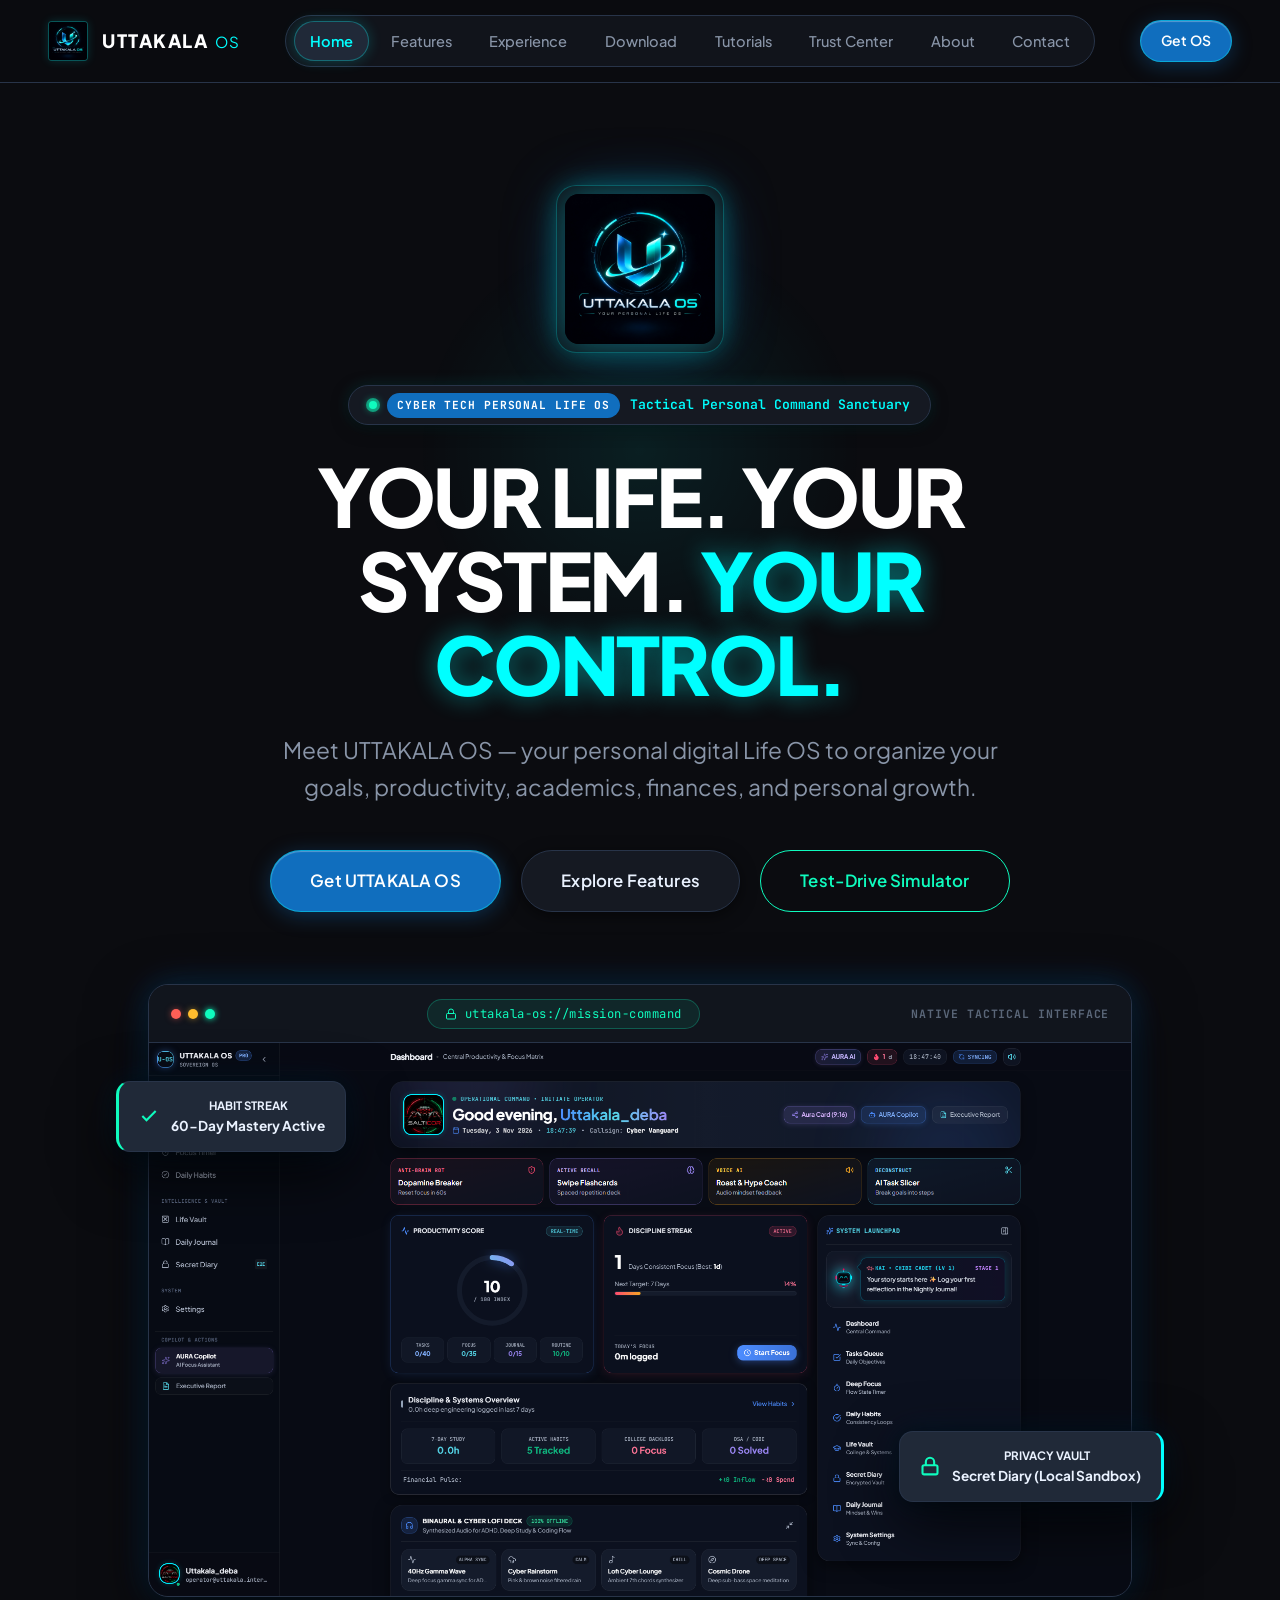
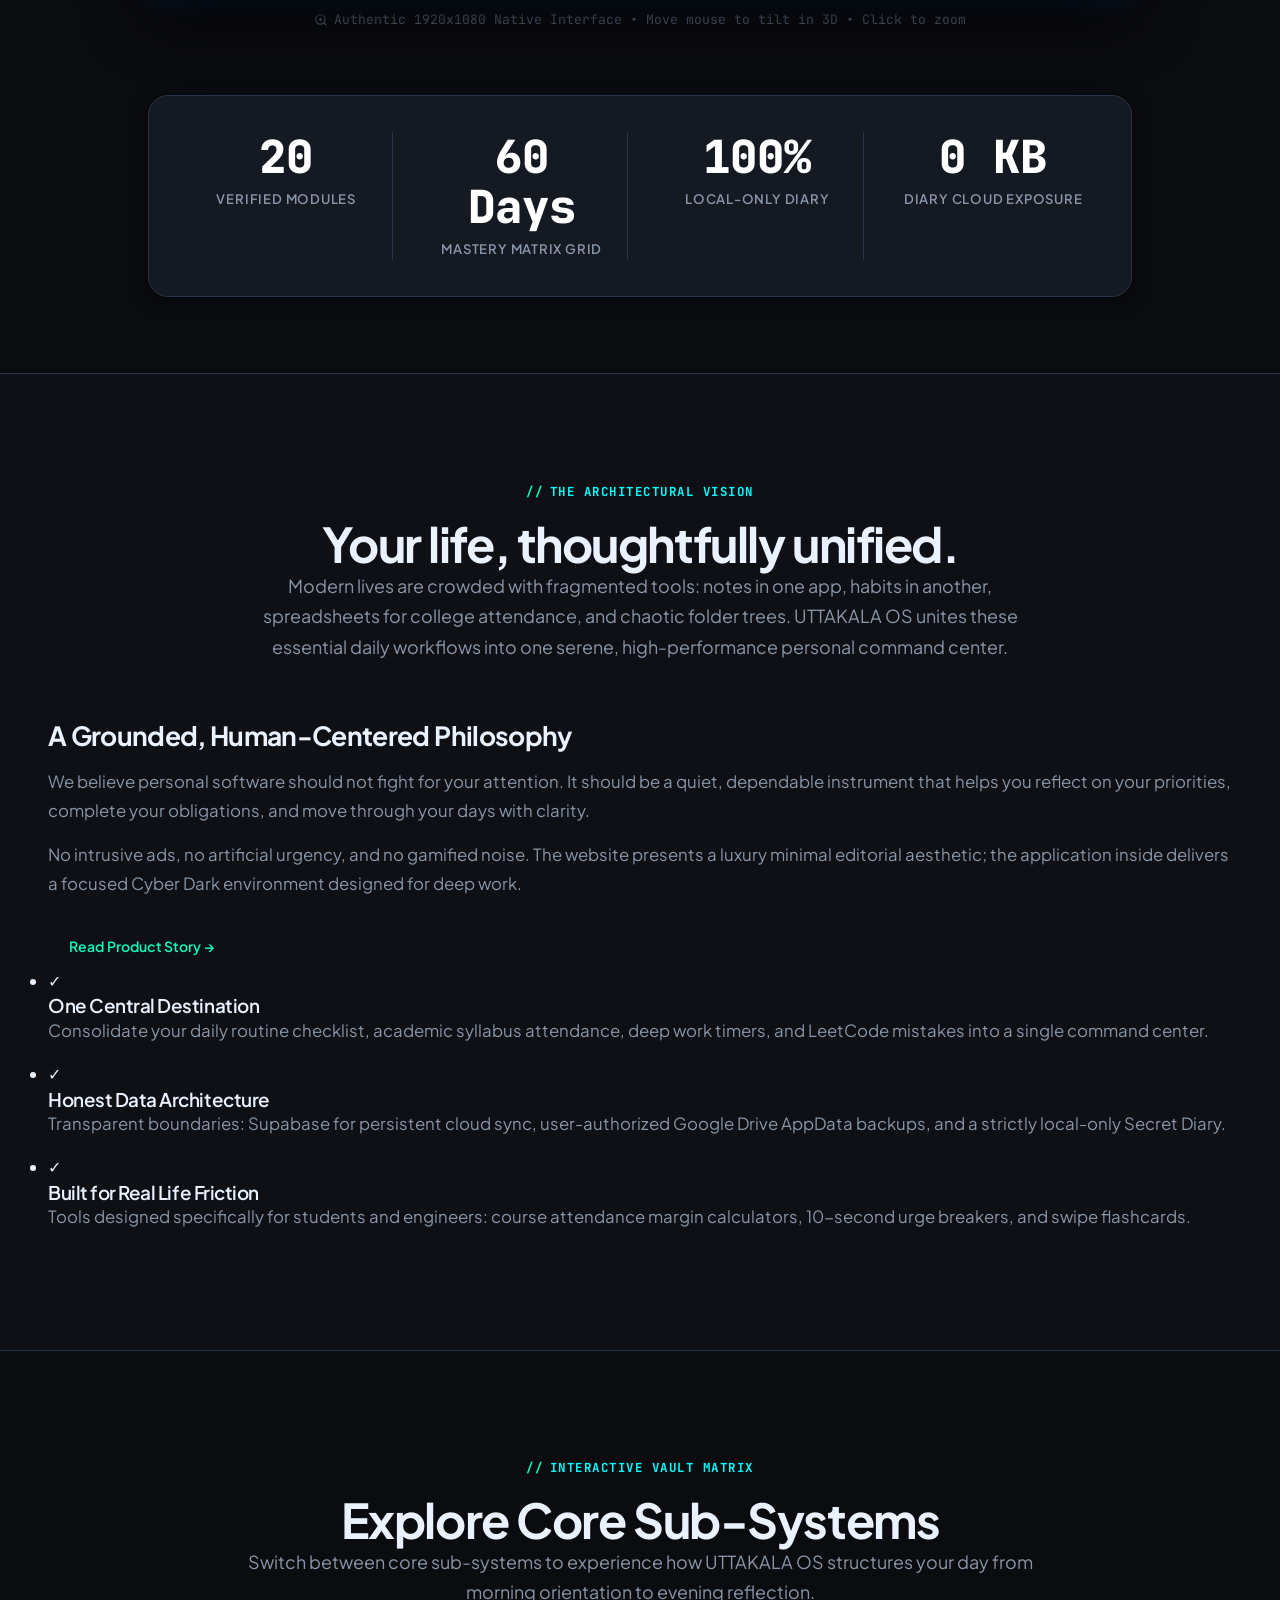
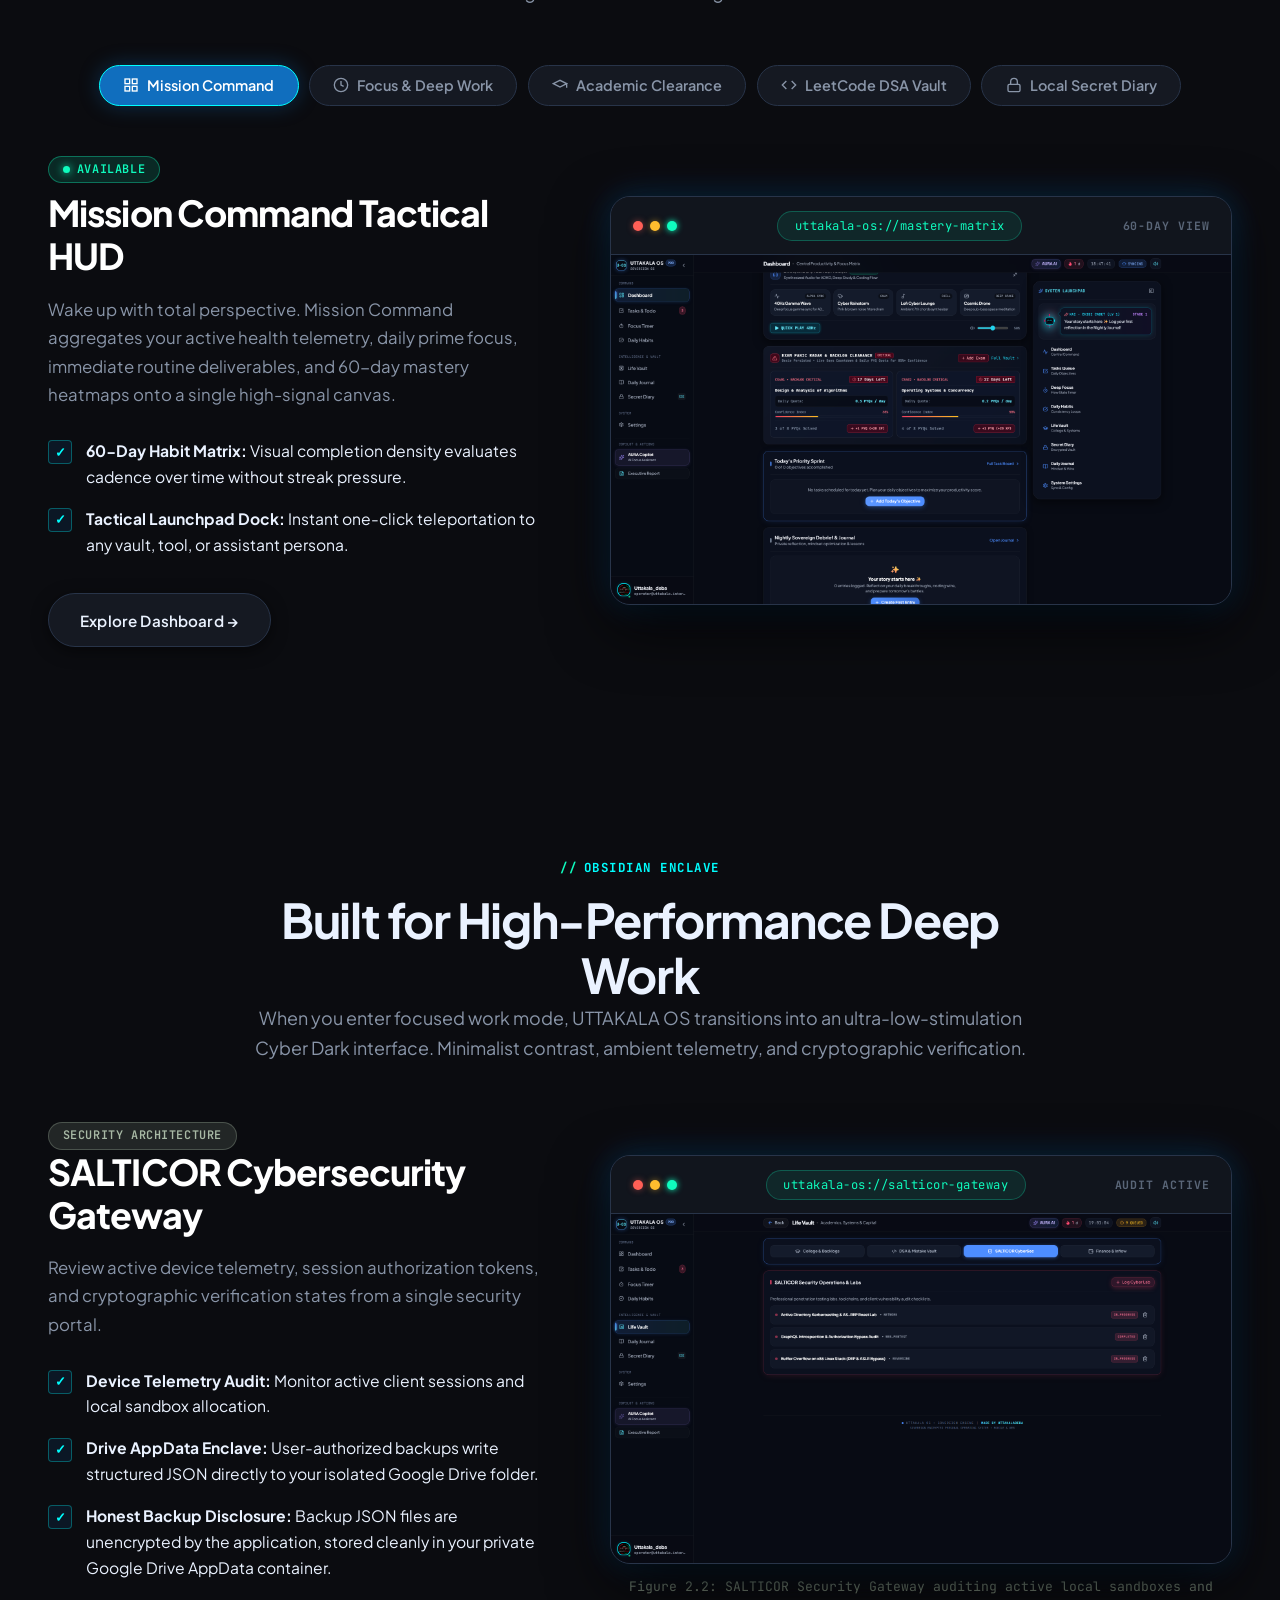
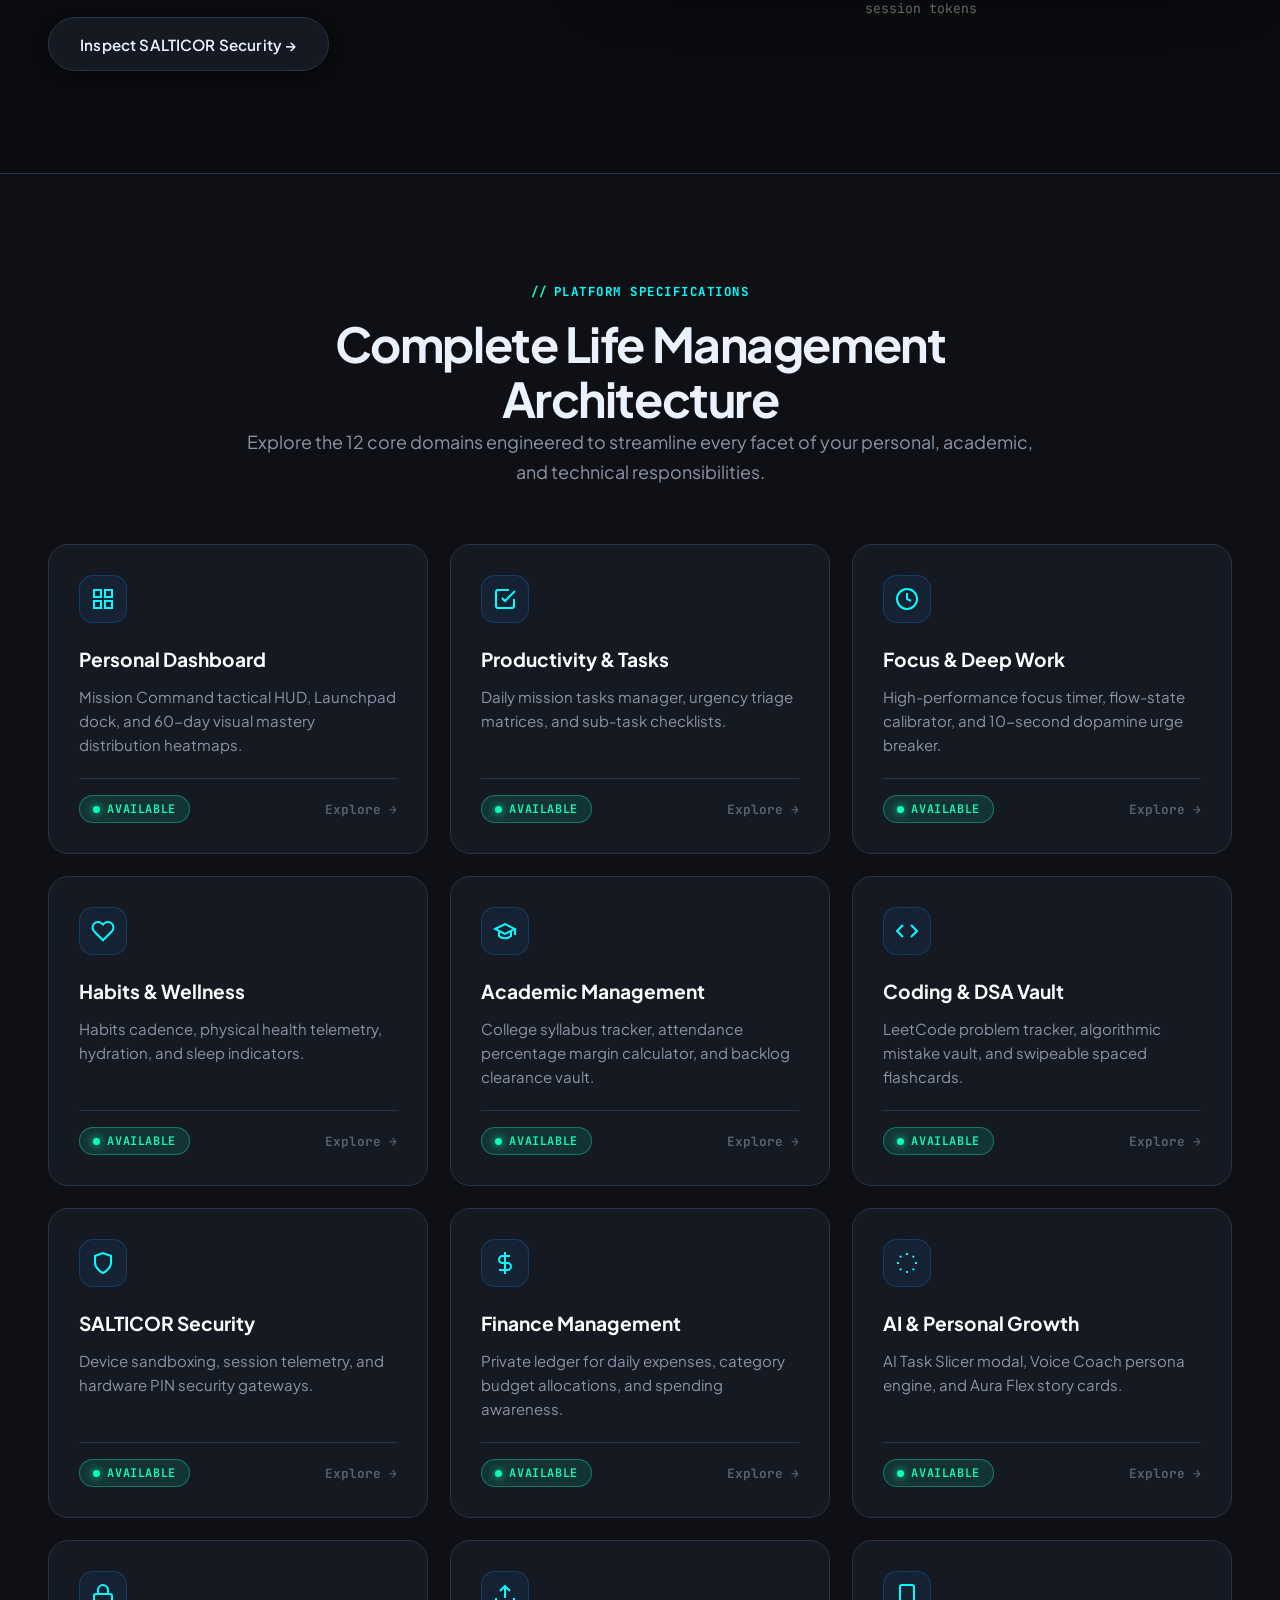
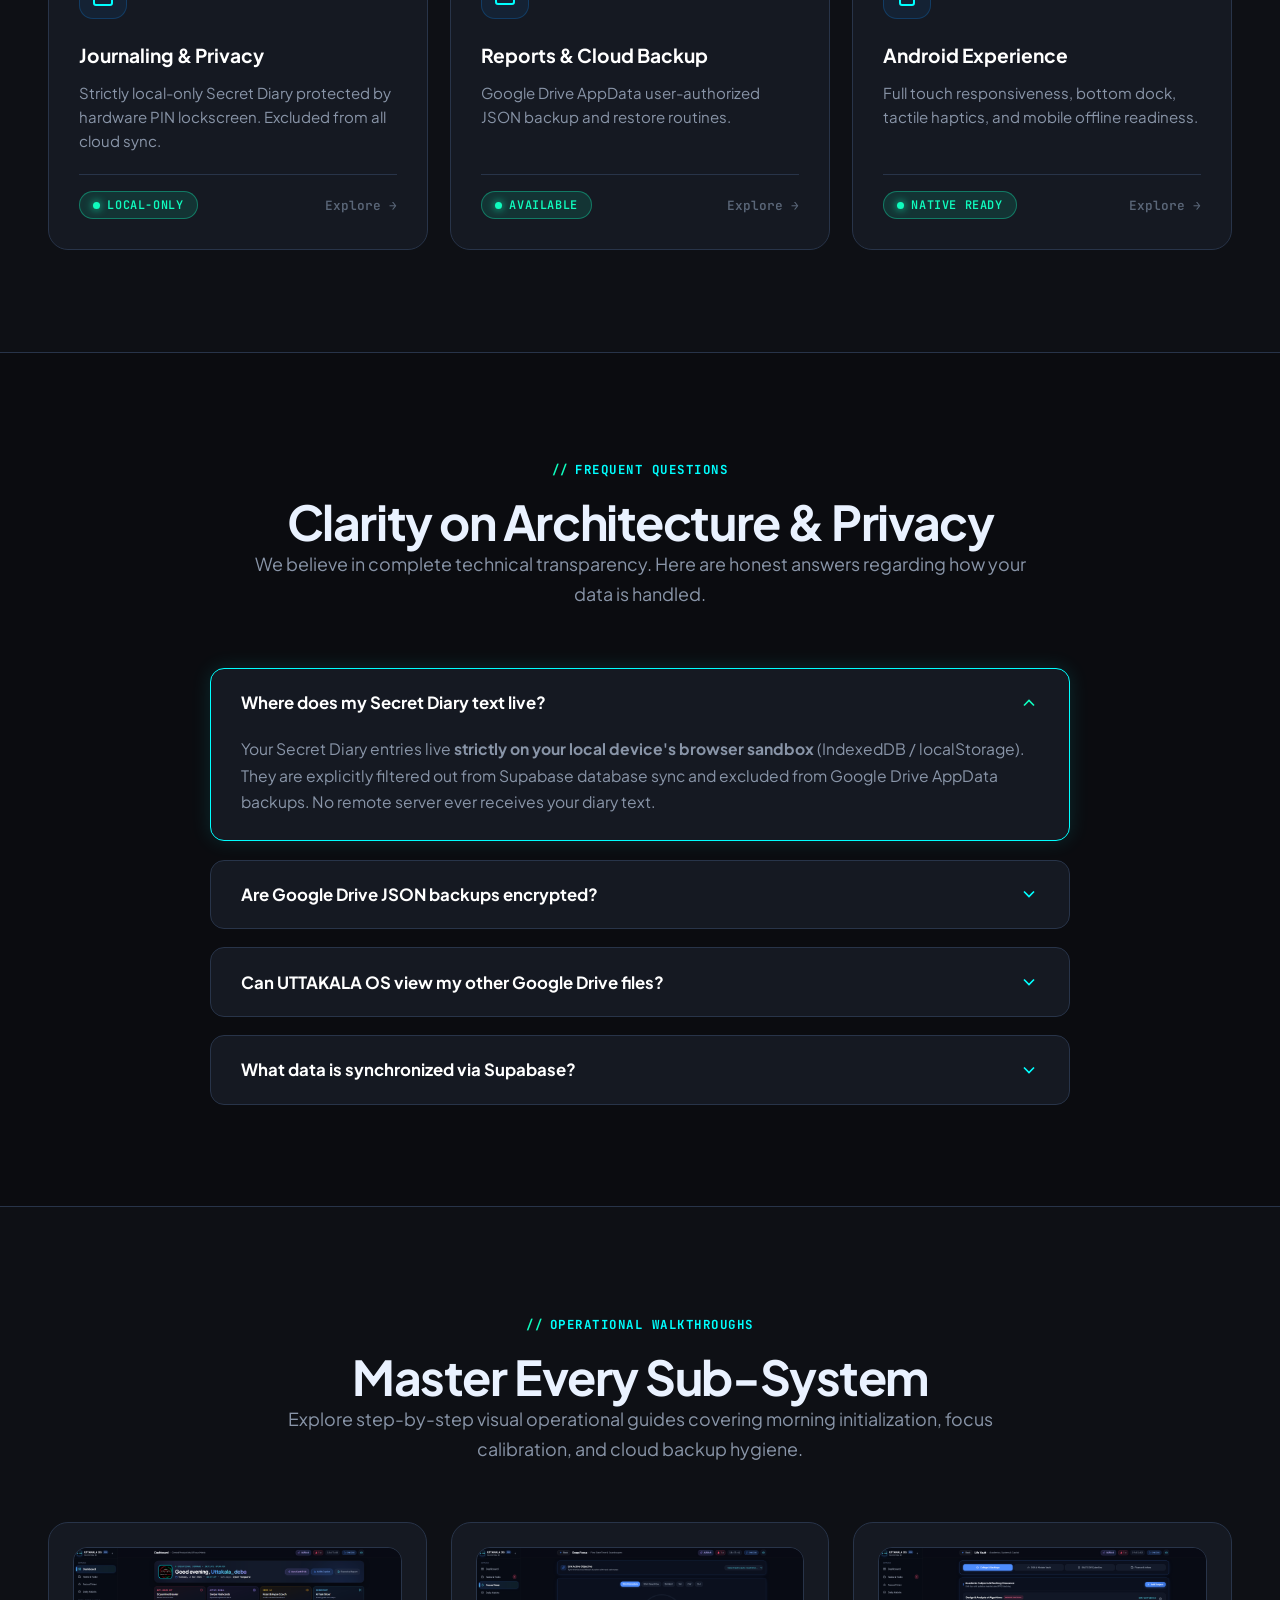
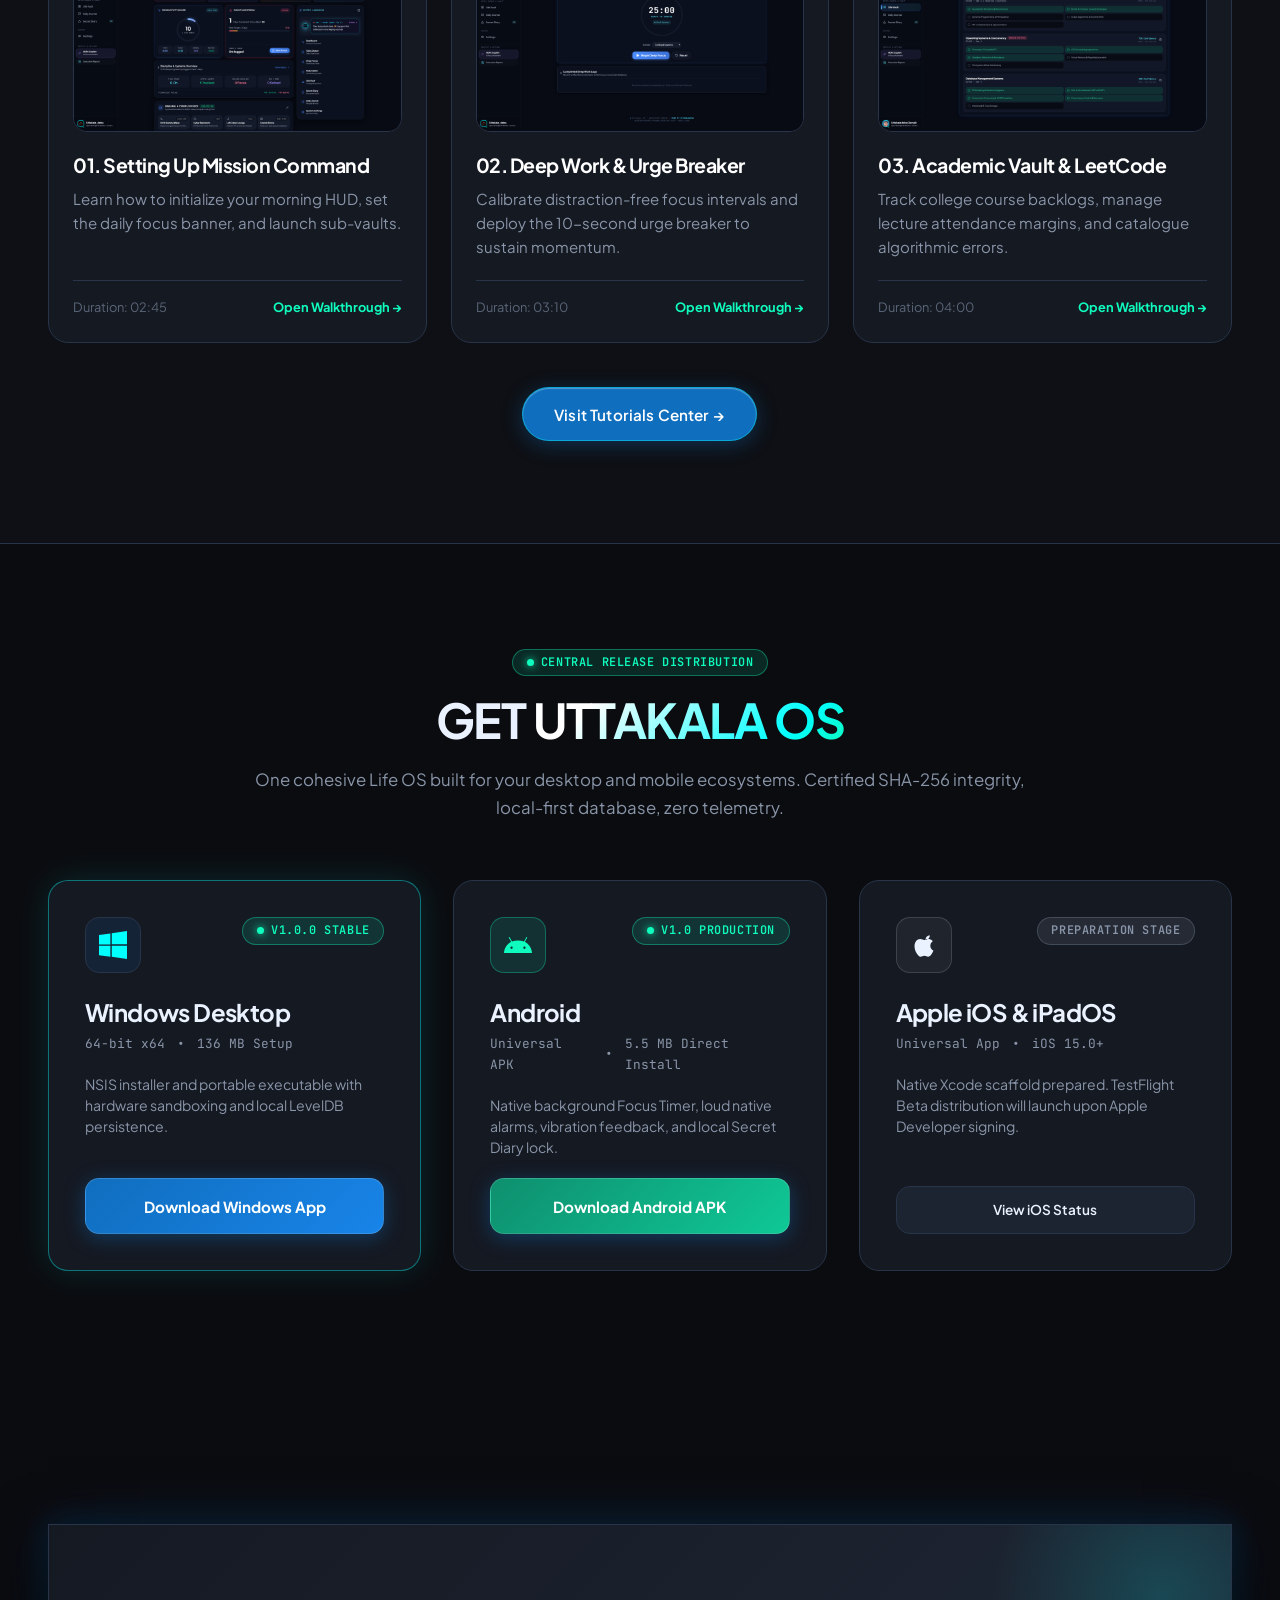
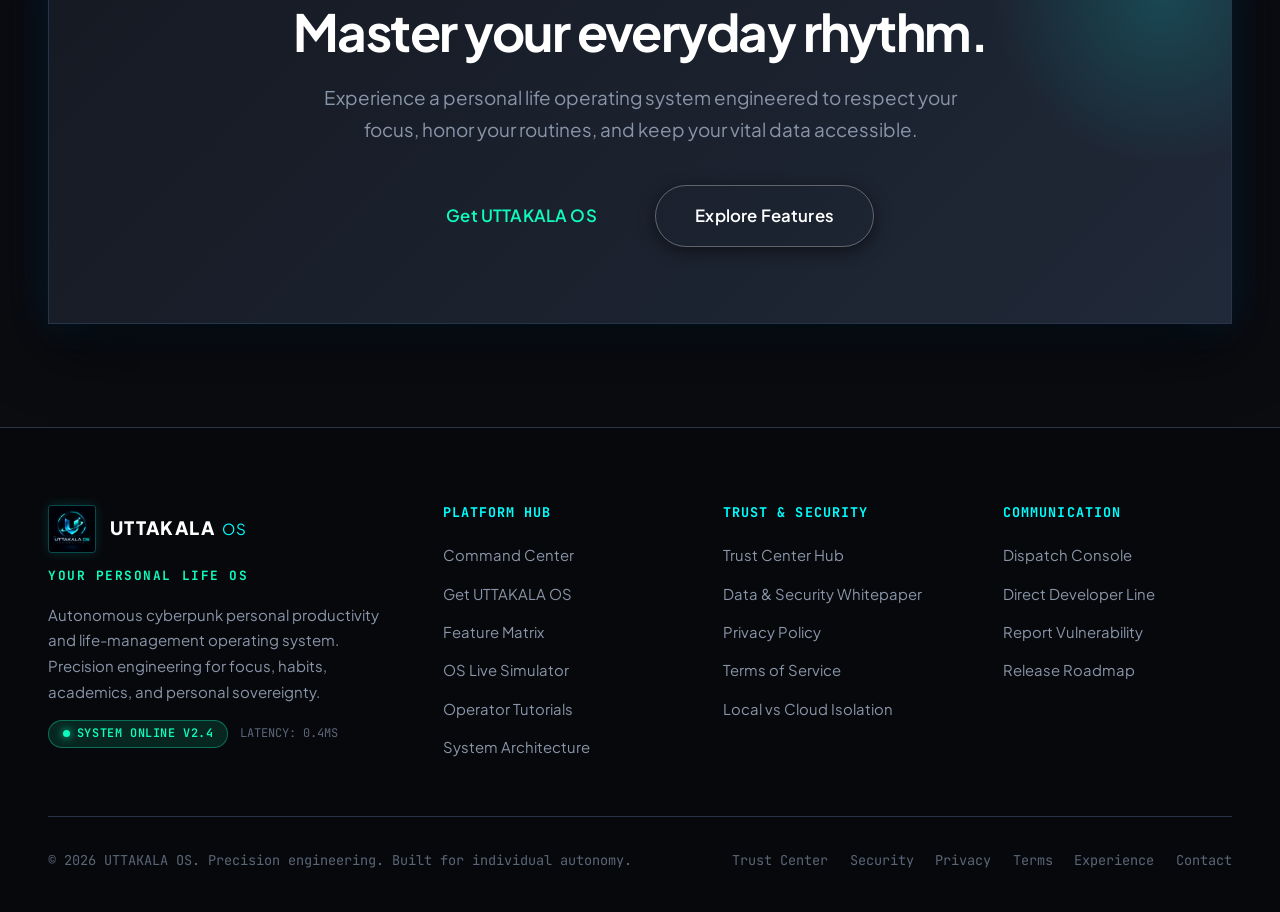
==== index.html @ 78f7bd68 "feat: publish UTTAKALA OS official website v3.0" ====
<!DOCTYPE html>
<html lang="en">
<head>
  <meta charset="UTF-8" />
  <meta name="viewport" content="width=device-width, initial-scale=1.0" />
  <title>UTTAKALA OS — Your Life. Better Organized.</title>
  <meta name="description" content="UTTAKALA OS is an Awwwards-caliber luxury personal life operating system. Master your goals, focus, habits, academics, and personal growth in a calm, distraction-free digital sanctuary." />
  
  <!-- Canonical Placeholder -->
  <!-- Note: Replace YOUR-GITHUB-USERNAME with your actual GitHub username upon repository deployment -->
  <link rel="canonical" href="https://YOUR-GITHUB-USERNAME.github.io/uttakala-os-website/" />

  <!-- Open Graph / Meta -->
  <meta property="og:type" content="website" />
  <meta property="og:title" content="UTTAKALA OS — Your Life. Better Organized." />
  <meta property="og:description" content="One intelligent space to organize your goals, focus, habits, academics, and personal growth." />
  <meta property="og:url" content="https://YOUR-GITHUB-USERNAME.github.io/uttakala-os-website/" />
  <meta property="og:site_name" content="UTTAKALA OS" />
  <meta property="og:image" content="./assets/images/favicon.svg" />
  <meta name="twitter:card" content="summary_large_image" />
  <meta name="twitter:title" content="UTTAKALA OS — Your Life. Better Organized." />
  <meta name="twitter:description" content="One intelligent space to organize your goals, focus, habits, academics, and personal growth." />

  <!-- Favicon & Browser Branding -->
  <link rel="icon" type="image/svg+xml" href="./assets/images/favicon.svg" />
  <link rel="icon" type="image/png" sizes="32x32" href="./assets/images/favicon.png" />
  <link rel="apple-touch-icon" sizes="180x180" href="./assets/images/apple-touch-icon.png" />
  <meta name="theme-color" content="#0B0C10" />
  <meta name="msapplication-TileColor" content="#0B0C10" />

  <!-- Google Fonts: Plus Jakarta Sans, DM Sans, DM Serif Display & JetBrains Mono -->
  <link rel="preconnect" href="https://fonts.googleapis.com" />
  <link rel="preconnect" href="https://fonts.gstatic.com" crossorigin />
  <link href="https://fonts.googleapis.com/css2?family=DM+Sans:ital,opsz,wght@0,9..40,300..800;1,9..40,300..800&family=DM+Serif+Display:ital@0;1&family=JetBrains+Mono:wght@400;500;700&family=Plus+Jakarta+Sans:wght@300;400;500;600;700;800&display=swap" rel="stylesheet" />

  <!-- Main Stylesheet -->
  <link rel="stylesheet" href="./assets/css/style.css" />
</head>
<body>

  <!-- Ambient Light Orbs -->
  <div class="ambient-bg-glow" aria-hidden="true">
    <div class="ambient-orb-1"></div>
    <div class="ambient-orb-2"></div>
  </div>

  <!-- ================= SITE HEADER ================= -->
  <header class="site-header">
    <div class="container nav-container">
      <a href="./index.html" class="brand-link" aria-label="UTTAKALA OS Home">
        <img 
          src="./assets/images/uttakala-os-logo.png" 
          alt="UTTAKALA OS official logo" 
          class="brand-logo-img" 
          width="40" 
          height="40" 
          loading="eager"
        />
        <span class="brand-title">
          <span class="brand-title-main">UTTAKALA</span>
          <span class="brand-title-sub">OS</span>
        </span>
      </a>

      <!-- Desktop Navigation Pill -->
      <nav aria-label="Main Navigation">
        <ul class="nav-menu">
          <li class="nav-item"><a href="./index.html" class="active">Home</a></li>
          <li class="nav-item"><a href="./features.html">Features</a></li>
          <li class="nav-item"><a href="./experience.html">Experience</a></li>
          <li class="nav-item"><a href="./download.html">Download</a></li>
          <li class="nav-item"><a href="./tutorials.html">Tutorials</a></li>
          <li class="nav-item"><a href="./trust.html">Trust Center</a></li>
          <li class="nav-item"><a href="./about.html">About</a></li>
          <li class="nav-item"><a href="./contact.html">Contact</a></li>
        </ul>
      </nav>

      <!-- Desktop Action -->
      <div class="nav-actions">
        <a href="./download.html" class="btn btn-primary btn-sm btn-glow btn-magnetic">Get OS</a>
        <!-- Mobile Toggle Button -->
        <button class="mobile-nav-toggle" aria-label="Toggle navigation menu" aria-expanded="false">
          <svg class="icon-menu" viewBox="0 0 24 24" fill="none" stroke="currentColor" stroke-width="2" stroke-linecap="round" stroke-linejoin="round">
            <line x1="3" y1="12" x2="21" y2="12"></line>
            <line x1="3" y1="6" x2="21" y2="6"></line>
            <line x1="3" y1="18" x2="21" y2="18"></line>
          </svg>
          <svg class="icon-close" style="display:none;" viewBox="0 0 24 24" fill="none" stroke="currentColor" stroke-width="2" stroke-linecap="round" stroke-linejoin="round">
            <line x1="18" y1="6" x2="6" y2="18"></line>
            <line x1="6" y1="6" x2="18" y2="18"></line>
          </svg>
        </button>
      </div>
    </div>
  </header>

  <!-- Mobile Navigation Drawer -->
  <div class="mobile-drawer" role="dialog" aria-modal="true" aria-label="Mobile Navigation">
    <ul class="mobile-nav-list">
      <li><a href="./index.html" class="active">Home</a></li>
      <li><a href="./download.html">Download Center</a></li>
      <li><a href="./features.html">Features</a></li>
      <li><a href="./experience.html">Experience Simulator</a></li>
      <li><a href="./tutorials.html">Tutorials & Docs</a></li>
      <li><a href="./trust.html">Trust Center</a></li>
      <li><a href="./security.html">Data & Security</a></li>
      <li><a href="./privacy.html">Privacy Policy</a></li>
      <li><a href="./terms.html">Terms of Service</a></li>
      <li><a href="./about.html">About & Vision</a></li>
      <li><a href="./contact.html">Contact Support</a></li>
    </ul>
    <div class="mobile-drawer-cta">
      <a href="./experience.html" class="btn btn-primary">Launch Experience</a>
      <a href="./features.html" class="btn btn-secondary">Explore Features</a>
    </div>
  </div>

  <main>
    <!-- ================= 1. CINEMATIC HERO SECTION ================= -->
    <section class="hero-section">
      <div class="container hero-content">
        
        <!-- Official Brand Logo Showcase -->
        <div class="hero-logo-showcase reveal">
          <div class="hero-logo-frame">
            <div class="hero-logo-halo" aria-hidden="true"></div>
            <img 
              src="./assets/images/uttakala-os-logo.png" 
              alt="UTTAKALA OS official logo" 
              class="hero-brand-logo" 
              width="150" 
              height="150" 
              loading="eager" 
            />
          </div>
        </div>

        <div class="hero-pill reveal delay-1">
          <span class="pulse-beacon"></span>
          <span class="hero-pill-tag">CYBER TECH PERSONAL LIFE OS</span>
          <span>Tactical Personal Command Sanctuary</span>
        </div>

        <h1 class="hero-title reveal delay-2">
          YOUR LIFE. YOUR SYSTEM. <span class="text-cyan-glow" style="color: var(--highlight-cyan); text-shadow: 0 0 25px rgba(0, 255, 255, 0.45);">YOUR CONTROL.</span>
        </h1>

        <p class="hero-lead reveal delay-2">
          Meet UTTAKALA OS — your personal digital Life OS to organize your goals, productivity, academics, finances, and personal growth.
        </p>

        <div class="hero-actions reveal delay-3">
          <a href="./download.html" class="btn btn-primary btn-lg btn-glow btn-magnetic">Get UTTAKALA OS</a>
          <a href="./features.html" class="btn btn-secondary btn-lg btn-magnetic">Explore Features</a>
          <a href="./experience.html" class="btn btn-ghost btn-lg btn-magnetic" style="border-color: var(--accent-mint); color: var(--accent-mint);">Test-Drive Simulator</a>
        </div>

        <!-- 3D Perspective Stage with Authentic App Dashboard Screenshot -->
        <div class="hero-stage-perspective reveal delay-4">
          
          <!-- Floating Parallax Badges -->
          <div class="hero-floating-badge badge-left">
            <svg viewBox="0 0 24 24" fill="none" stroke="currentColor" stroke-width="2.5"><polyline points="20 6 9 17 4 12"></polyline></svg>
            <div>
              <div style="font-size: 0.72rem; color: var(--color-text-muted); text-transform: uppercase;">Habit Streak</div>
              <div>60-Day Mastery Active</div>
            </div>
          </div>

          <div class="hero-floating-badge badge-right">
            <svg viewBox="0 0 24 24" fill="none" stroke="currentColor" stroke-width="2.5"><rect x="3" y="11" width="18" height="11" rx="2" ry="2"></rect><path d="M7 11V7a5 5 0 0 1 10 0v4"></path></svg>
            <div>
              <div style="font-size: 0.72rem; color: var(--color-text-muted); text-transform: uppercase;">Privacy Vault</div>
              <div>Secret Diary (Local Sandbox)</div>
            </div>
          </div>

          <!-- Tilt Card Container -->
          <div class="device-frame-browser tilt-card" aria-label="Authentic UTTAKALA OS Dashboard Screenshot">
            <div class="device-browser-bar">
              <div class="device-dots">
                <span class="device-dot dot-red"></span>
                <span class="device-dot dot-yellow"></span>
                <span class="device-dot dot-green"></span>
              </div>
              <div class="device-address">
                <svg viewBox="0 0 24 24" fill="none" stroke="currentColor" stroke-width="2"><rect x="3" y="11" width="18" height="11" rx="2" ry="2"></rect><path d="M7 11V7a5 5 0 0 1 10 0v4"></path></svg>
                <span>uttakala-os://mission-command</span>
              </div>
              <div class="device-tag">Native Tactical Interface</div>
            </div>
            <img 
              class="device-screen-img" 
              src="./assets/images/screenshots/01-mission-command.png" 
              alt="UTTAKALA OS Mission Command Tactical HUD Screenshot" 
              loading="eager"
              title="Click to inspect full-resolution interface"
            />
          </div>

          <p class="showcase-caption">
            <svg width="14" height="14" viewBox="0 0 24 24" fill="none" stroke="currentColor" stroke-width="2"><circle cx="11" cy="11" r="8"></circle><line x1="21" y1="21" x2="16.65" y2="16.65"></line><line x1="11" y1="8" x2="11" y2="14"></line><line x1="8" y1="11" x2="14" y2="11"></line></svg>
            Authentic 1920x1080 Native Interface &bull; Move mouse to tilt in 3D &bull; Click to zoom
          </p>
        </div>

        <!-- Verified Metrics Strip -->
        <div class="metrics-strip reveal delay-3">
          <div class="metric-item">
            <div class="metric-number">20</div>
            <div class="metric-label">Verified Modules</div>
          </div>
          <div class="metric-item">
            <div class="metric-number">60 Days</div>
            <div class="metric-label">Mastery Matrix Grid</div>
          </div>
          <div class="metric-item">
            <div class="metric-number">100%</div>
            <div class="metric-label">Local-Only Diary</div>
          </div>
          <div class="metric-item">
            <div class="metric-number">0 KB</div>
            <div class="metric-label">Diary Cloud Exposure</div>
          </div>
        </div>

      </div>
    </section>

    <!-- ================= 2. PRODUCT INTRODUCTION ================= -->
    <section id="overview" class="section section-alt">
      <div class="container">
        <div class="section-header reveal">
          <span class="section-label">THE ARCHITECTURAL VISION</span>
          <h2 class="editorial-heading">Your life, thoughtfully unified.</h2>
          <p class="section-desc">
            Modern lives are crowded with fragmented tools: notes in one app, habits in another, spreadsheets for college attendance, and chaotic folder trees. UTTAKALA OS unites these essential daily workflows into one serene, high-performance personal command center.
          </p>
        </div>

        <div class="philosophy-grid">
          <div class="philosophy-card reveal delay-1">
            <h3 style="margin-bottom: 1rem; color: var(--color-primary); font-family: var(--font-serif); font-size: 1.65rem;">A Grounded, Human-Centered Philosophy</h3>
            <p>
              We believe personal software should not fight for your attention. It should be a quiet, dependable instrument that helps you reflect on your priorities, complete your obligations, and move through your days with clarity.
            </p>
            <p>
              No intrusive ads, no artificial urgency, and no gamified noise. The website presents a luxury minimal editorial aesthetic; the application inside delivers a focused Cyber Dark environment designed for deep work.
            </p>
            <div style="margin-top: 1.75rem;">
              <a href="./about.html" class="btn btn-outline-green btn-sm">Read Product Story &rarr;</a>
            </div>
          </div>

          <div class="reveal delay-2">
            <ul class="philosophy-list">
              <li class="philosophy-list-item">
                <div class="philosophy-bullet">&checkmark;</div>
                <div class="philosophy-list-content">
                  <h4>One Central Destination</h4>
                  <p>Consolidate your daily routine checklist, academic syllabus attendance, deep work timers, and LeetCode mistakes into a single command center.</p>
                </div>
              </li>
              <li class="philosophy-list-item">
                <div class="philosophy-bullet">&checkmark;</div>
                <div class="philosophy-list-content">
                  <h4>Honest Data Architecture</h4>
                  <p>Transparent boundaries: Supabase for persistent cloud sync, user-authorized Google Drive AppData backups, and a strictly local-only Secret Diary.</p>
                </div>
              </li>
              <li class="philosophy-list-item">
                <div class="philosophy-bullet">&checkmark;</div>
                <div class="philosophy-list-content">
                  <h4>Built for Real Life Friction</h4>
                  <p>Tools designed specifically for students and engineers: course attendance margin calculators, 10-second urge breakers, and swipe flashcards.</p>
                </div>
              </li>
            </ul>
          </div>
        </div>
      </div>
    </section>

    <!-- ================= 3. INTERACTIVE TABBED FEATURE SHOWCASE ================= -->
    <section class="section">
      <div class="container">
        <div class="section-header reveal">
          <span class="section-label">INTERACTIVE VAULT MATRIX</span>
          <h2 class="editorial-heading">Explore Core Sub-Systems</h2>
          <p class="section-desc">
            Switch between core sub-systems to experience how UTTAKALA OS structures your day from morning orientation to evening reflection.
          </p>
        </div>

        <!-- Interactive Switcher Buttons -->
        <div class="tabbed-showcase-nav reveal">
          <button class="tabbed-nav-btn active" data-tab="tab-command">
            <svg width="16" height="16" viewBox="0 0 24 24" fill="none" stroke="currentColor" stroke-width="2"><rect x="3" y="3" width="7" height="7"></rect><rect x="14" y="3" width="7" height="7"></rect><rect x="14" y="14" width="7" height="7"></rect><rect x="3" y="14" width="7" height="7"></rect></svg>
            Mission Command
          </button>
          <button class="tabbed-nav-btn" data-tab="tab-focus">
            <svg width="16" height="16" viewBox="0 0 24 24" fill="none" stroke="currentColor" stroke-width="2"><circle cx="12" cy="12" r="10"></circle><polyline points="12 6 12 12 16 14"></polyline></svg>
            Focus & Deep Work
          </button>
          <button class="tabbed-nav-btn" data-tab="tab-academic">
            <svg width="16" height="16" viewBox="0 0 24 24" fill="none" stroke="currentColor" stroke-width="2"><path d="M22 10v6M2 10l10-5 10 5-10 5z"></path></svg>
            Academic Clearance
          </button>
          <button class="tabbed-nav-btn" data-tab="tab-coding">
            <svg width="16" height="16" viewBox="0 0 24 24" fill="none" stroke="currentColor" stroke-width="2"><polyline points="16 18 22 12 16 6"></polyline><polyline points="8 6 2 12 8 18"></polyline></svg>
            LeetCode DSA Vault
          </button>
          <button class="tabbed-nav-btn" data-tab="tab-diary">
            <svg width="16" height="16" viewBox="0 0 24 24" fill="none" stroke="currentColor" stroke-width="2"><rect x="3" y="11" width="18" height="11" rx="2" ry="2"></rect><path d="M7 11V7a5 5 0 0 1 10 0v4"></path></svg>
            Local Secret Diary
          </button>
        </div>

        <!-- Tab 1: Mission Command -->
        <div id="tab-command" class="tab-pane active">
          <div class="showcase-split reveal">
            <div class="showcase-text">
              <span class="badge badge-available"><span class="badge-dot"></span> Available</span>
              <h3 style="margin-top: 0.5rem;">Mission Command Tactical HUD</h3>
              <p>
                Wake up with total perspective. Mission Command aggregates your active health telemetry, daily prime focus, immediate routine deliverables, and 60-day mastery heatmaps onto a single high-signal canvas.
              </p>
              <ul class="showcase-points">
                <li class="showcase-point"><span class="showcase-point-icon">&check;</span><span><strong>60-Day Habit Matrix:</strong> Visual completion density evaluates cadence over time without streak pressure.</span></li>
                <li class="showcase-point"><span class="showcase-point-icon">&check;</span><span><strong>Tactical Launchpad Dock:</strong> Instant one-click teleportation to any vault, tool, or assistant persona.</span></li>
              </ul>
              <a href="./features.html#dashboard" class="btn btn-secondary">Explore Dashboard &rarr;</a>
            </div>
            <div class="showcase-media">
              <div class="device-frame-browser tilt-card">
                <div class="device-browser-bar">
                  <div class="device-dots"><span class="device-dot dot-red"></span><span class="device-dot dot-yellow"></span><span class="device-dot dot-green"></span></div>
                  <div class="device-address">uttakala-os://mastery-matrix</div>
                  <div class="device-tag">60-Day View</div>
                </div>
                <img class="device-screen-img" src="./assets/images/screenshots/02-mastery-matrix.png" alt="60-Day Mastery Matrix Screenshot" loading="lazy" />
              </div>
            </div>
          </div>
        </div>

        <!-- Tab 2: Focus & Urge Breaker -->
        <div id="tab-focus" class="tab-pane">
          <div class="showcase-split reveal">
            <div class="showcase-text">
              <span class="badge badge-available"><span class="badge-dot"></span> Available</span>
              <h3 style="margin-top: 0.5rem;">Focus Timer & 10-Second Urge Breaker</h3>
              <p>
                Overcome procrastination and stop involuntary dopamine seeking. The Focus Timer eliminates distraction, while the Urge Breaker guided breath pause rescues you from compulsive social media loops.
              </p>
              <ul class="showcase-points">
                <li class="showcase-point"><span class="showcase-point-icon">&check;</span><span><strong>Monochrome Intervals:</strong> Pomodoro and Flow State cadences built without flashing notifications.</span></li>
                <li class="showcase-point"><span class="showcase-point-icon">&check;</span><span><strong>Guided Breath Lockdown:</strong> 10-second rhythmic breathing pause resets impulsive dopamine surges.</span></li>
              </ul>
              <a href="./features.html#focus" class="btn btn-secondary">Explore Focus Tools &rarr;</a>
            </div>
            <div class="showcase-media">
              <div class="device-frame-browser tilt-card">
                <div class="device-browser-bar">
                  <div class="device-dots"><span class="device-dot dot-red"></span><span class="device-dot dot-yellow"></span><span class="device-dot dot-green"></span></div>
                  <div class="device-address">uttakala-os://focus-timer</div>
                  <div class="device-tag">Active Block</div>
                </div>
                <img class="device-screen-img" src="./assets/images/screenshots/04-focus-timer.png" alt="High-Performance Focus Timer Screenshot" loading="lazy" />
              </div>
            </div>
          </div>
        </div>

        <!-- Tab 3: Academic Clearance -->
        <div id="tab-academic" class="tab-pane">
          <div class="showcase-split reveal">
            <div class="showcase-text">
              <span class="badge badge-available"><span class="badge-dot"></span> Available</span>
              <h3 style="margin-top: 0.5rem;">Academic Vault & Clearance Margins</h3>
              <p>
                Never fall below university attendance requirements. Track course syllabi, log backlog exams, and calculate dynamically how many upcoming lectures you can safely miss or must attend.
              </p>
              <ul class="showcase-points">
                <li class="showcase-point"><span class="showcase-point-icon">&check;</span><span><strong>Threshold Safety Margins:</strong> Real-time calculations against mandatory 75% or 80% criteria.</span></li>
                <li class="showcase-point"><span class="showcase-point-icon">&check;</span><span><strong>Course Backlog Registry:</strong> Deadlines, lab certificates, and examination sign-offs.</span></li>
              </ul>
              <a href="./features.html#academic" class="btn btn-secondary">Explore Academic Vault &rarr;</a>
            </div>
            <div class="showcase-media">
              <div class="device-frame-browser tilt-card">
                <div class="device-browser-bar">
                  <div class="device-dots"><span class="device-dot dot-red"></span><span class="device-dot dot-yellow"></span><span class="device-dot dot-green"></span></div>
                  <div class="device-address">uttakala-os://academic-vault</div>
                  <div class="device-tag">Course Progress</div>
                </div>
                <img class="device-screen-img" src="./assets/images/screenshots/07-academic-vault.png" alt="Academic Backlog Clearance Vault Screenshot" loading="lazy" />
              </div>
            </div>
          </div>
        </div>

        <!-- Tab 4: LeetCode DSA Vault -->
        <div id="tab-coding" class="tab-pane">
          <div class="showcase-split reveal">
            <div class="showcase-text">
              <span class="badge badge-available"><span class="badge-dot"></span> Available</span>
              <h3 style="margin-top: 0.5rem;">LeetCode & Algorithmic Mistake Vault</h3>
              <p>
                Engineered specifically for software developers. Catalogue solved data structures, note edge-cases, and review technical patterns with fluid swipeable flashcards.
              </p>
              <ul class="showcase-points">
                <li class="showcase-point"><span class="showcase-point-icon">&check;</span><span><strong>Mistake Repository:</strong> Document the exact conceptual error so you never repeat it in an interview.</span></li>
                <li class="showcase-point"><span class="showcase-point-icon">&check;</span><span><strong>Spaced Flashcards:</strong> Mobile gesture cards to solidify algorithms during spare minutes.</span></li>
              </ul>
              <a href="./features.html#coding" class="btn btn-secondary">Explore Coding Vault &rarr;</a>
            </div>
            <div class="showcase-media">
              <div class="device-frame-browser tilt-card">
                <div class="device-browser-bar">
                  <div class="device-dots"><span class="device-dot dot-red"></span><span class="device-dot dot-yellow"></span><span class="device-dot dot-green"></span></div>
                  <div class="device-address">uttakala-os://coding-vault</div>
                  <div class="device-tag">DSA Registry</div>
                </div>
                <img class="device-screen-img" src="./assets/images/screenshots/08-coding-vault.png" alt="LeetCode Coding & Mistake Vault Screenshot" loading="lazy" />
              </div>
            </div>
          </div>
        </div>

        <!-- Tab 5: Local Secret Diary -->
        <div id="tab-diary" class="tab-pane">
          <div class="showcase-split reveal">
            <div class="showcase-text">
              <span class="badge badge-available" style="background-color: #EBF1EA; color: #183D32;"><span class="badge-dot" style="background:#183D32;"></span> Local Only Sandbox</span>
              <h3 style="margin-top: 0.5rem;">Hardware PIN Protected Diary</h3>
              <p>
                Your most personal reflections never belong in cloud databases. The Secret Diary is secured behind a dedicated PIN screen and stored exclusively in your local device sandbox.
              </p>
              <ul class="showcase-points">
                <li class="showcase-point"><span class="showcase-point-icon">&check;</span><span><strong>Zero Cloud Transmission:</strong> Explicitly excluded from Supabase sync and Google Drive backups.</span></li>
                <li class="showcase-point"><span class="showcase-point-icon">&check;</span><span><strong>PIN Shield:</strong> Guards reflections from unauthorized casual onlookers on shared laptops.</span></li>
              </ul>
              <a href="./features.html#journaling" class="btn btn-secondary">Explore Privacy Isolation &rarr;</a>
            </div>
            <div class="showcase-media">
              <div class="device-frame-browser tilt-card">
                <div class="device-browser-bar">
                  <div class="device-dots"><span class="device-dot dot-red"></span><span class="device-dot dot-yellow"></span><span class="device-dot dot-green"></span></div>
                  <div class="device-address">uttakala-os://secret-diary</div>
                  <div class="device-tag">Private Enclave</div>
                </div>
                <img class="device-screen-img" src="./assets/images/screenshots/16-secret-diary-unlocked.png" alt="Secret Diary Unlocked Enclave Screenshot" loading="lazy" />
              </div>
            </div>
          </div>
        </div>

      </div>
    </section>

    <!-- ================= 4. CINEMATIC DARK CONTRAST SECTION ================= -->
    <section class="section section-cinematic-dark">
      <div class="container">
        <div class="section-header reveal">
          <span class="section-label">OBSIDIAN ENCLAVE</span>
          <h2 class="editorial-heading">Built for High-Performance Deep Work</h2>
          <p class="section-desc">
            When you enter focused work mode, UTTAKALA OS transitions into an ultra-low-stimulation Cyber Dark interface. Minimalist contrast, ambient telemetry, and cryptographic verification.
          </p>
        </div>

        <div class="showcase-split reveal">
          <div class="showcase-text">
            <span class="badge badge-label" style="background: rgba(168,185,165,0.15); color: #A8B9A5; border-color: rgba(168,185,165,0.3);">SECURITY ARCHITECTURE</span>
            <h3>SALTICOR Cybersecurity Gateway</h3>
            <p>
              Review active device telemetry, session authorization tokens, and cryptographic verification states from a single security portal.
            </p>
            <ul class="showcase-points">
              <li class="showcase-point">
                <span class="showcase-point-icon">&check;</span>
                <span><strong>Device Telemetry Audit:</strong> Monitor active client sessions and local sandbox allocation.</span>
              </li>
              <li class="showcase-point">
                <span class="showcase-point-icon">&check;</span>
                <span><strong>Drive AppData Enclave:</strong> User-authorized backups write structured JSON directly to your isolated Google Drive folder.</span>
              </li>
              <li class="showcase-point">
                <span class="showcase-point-icon">&check;</span>
                <span><strong>Honest Backup Disclosure:</strong> Backup JSON files are unencrypted by the application, stored cleanly in your private Google Drive AppData container.</span>
              </li>
            </ul>
            <a href="./features.html#security" class="btn btn-secondary">Inspect SALTICOR Security &rarr;</a>
          </div>

          <div class="showcase-media">
            <div class="device-frame-browser tilt-card">
              <div class="device-browser-bar">
                <div class="device-dots"><span class="device-dot dot-red"></span><span class="device-dot dot-yellow"></span><span class="device-dot dot-green"></span></div>
                <div class="device-address">uttakala-os://salticor-gateway</div>
                <div class="device-tag">Audit Active</div>
              </div>
              <img class="device-screen-img" src="./assets/images/screenshots/09-salticor-security.png" alt="SALTICOR Cybersecurity Vault Screenshot" loading="lazy" />
            </div>
            <p class="showcase-caption" style="color: #728070;">Figure 2.2: SALTICOR Security Gateway auditing active local sandboxes and session tokens</p>
          </div>
        </div>

      </div>
    </section>

    <!-- ================= 5. THE 12 ARCHITECTURAL DOMAINS MATRIX ================= -->
    <section class="section section-alt">
      <div class="container">
        <div class="section-header reveal">
          <span class="section-label">PLATFORM SPECIFICATIONS</span>
          <h2 class="editorial-heading">Complete Life Management Architecture</h2>
          <p class="section-desc">
            Explore the 12 core domains engineered to streamline every facet of your personal, academic, and technical responsibilities.
          </p>
        </div>

        <div class="category-matrix">
          
          <!-- 1. Personal Dashboard -->
          <a href="./features.html#dashboard" class="category-card reveal">
            <div>
              <div class="category-icon">
                <svg viewBox="0 0 24 24" fill="none" stroke="currentColor" stroke-width="2"><rect x="3" y="3" width="7" height="7"></rect><rect x="14" y="3" width="7" height="7"></rect><rect x="14" y="14" width="7" height="7"></rect><rect x="3" y="14" width="7" height="7"></rect></svg>
              </div>
              <div class="category-title">Personal Dashboard</div>
              <p class="category-desc">Mission Command tactical HUD, Launchpad dock, and 60-day visual mastery distribution heatmaps.</p>
            </div>
            <div class="category-count">
              <span class="badge badge-available"><span class="badge-dot"></span> Available</span>
              <span>Explore &rarr;</span>
            </div>
          </a>

          <!-- 2. Productivity & Tasks -->
          <a href="./features.html#tasks" class="category-card reveal delay-1">
            <div>
              <div class="category-icon">
                <svg viewBox="0 0 24 24" fill="none" stroke="currentColor" stroke-width="2"><polyline points="9 11 12 14 22 4"></polyline><path d="M21 12v7a2 2 0 0 1-2 2H5a2 2 0 0 1-2-2V5a2 2 0 0 1 2-2h11"></path></svg>
              </div>
              <div class="category-title">Productivity & Tasks</div>
              <p class="category-desc">Daily mission tasks manager, urgency triage matrices, and sub-task checklists.</p>
            </div>
            <div class="category-count">
              <span class="badge badge-available"><span class="badge-dot"></span> Available</span>
              <span>Explore &rarr;</span>
            </div>
          </a>

          <!-- 3. Focus & Deep Work -->
          <a href="./features.html#focus" class="category-card reveal delay-2">
            <div>
              <div class="category-icon">
                <svg viewBox="0 0 24 24" fill="none" stroke="currentColor" stroke-width="2"><circle cx="12" cy="12" r="10"></circle><polyline points="12 6 12 12 16 14"></polyline></svg>
              </div>
              <div class="category-title">Focus & Deep Work</div>
              <p class="category-desc">High-performance focus timer, flow-state calibrator, and 10-second dopamine urge breaker.</p>
            </div>
            <div class="category-count">
              <span class="badge badge-available"><span class="badge-dot"></span> Available</span>
              <span>Explore &rarr;</span>
            </div>
          </a>

          <!-- 4. Habits & Wellness -->
          <a href="./features.html#habits" class="category-card reveal delay-3">
            <div>
              <div class="category-icon">
                <svg viewBox="0 0 24 24" fill="none" stroke="currentColor" stroke-width="2"><path d="M20.84 4.61a5.5 5.5 0 0 0-7.78 0L12 5.67l-1.06-1.06a5.5 5.5 0 0 0-7.78 7.78l1.06 1.06L12 21.23l7.78-7.78 1.06-1.06a5.5 5.5 0 0 0 0-7.78z"></path></svg>
              </div>
              <div class="category-title">Habits & Wellness</div>
              <p class="category-desc">Habits cadence, physical health telemetry, hydration, and sleep indicators.</p>
            </div>
            <div class="category-count">
              <span class="badge badge-available"><span class="badge-dot"></span> Available</span>
              <span>Explore &rarr;</span>
            </div>
          </a>

          <!-- 5. Academic Management -->
          <a href="./features.html#academic" class="category-card reveal">
            <div>
              <div class="category-icon">
                <svg viewBox="0 0 24 24" fill="none" stroke="currentColor" stroke-width="2"><path d="M22 10v6M2 10l10-5 10 5-10 5z"></path><path d="M6 12v5c3 3 9 3 12 0v-5"></path></svg>
              </div>
              <div class="category-title">Academic Management</div>
              <p class="category-desc">College syllabus tracker, attendance percentage margin calculator, and backlog clearance vault.</p>
            </div>
            <div class="category-count">
              <span class="badge badge-available"><span class="badge-dot"></span> Available</span>
              <span>Explore &rarr;</span>
            </div>
          </a>

          <!-- 6. Coding & DSA -->
          <a href="./features.html#coding" class="category-card reveal delay-1">
            <div>
              <div class="category-icon">
                <svg viewBox="0 0 24 24" fill="none" stroke="currentColor" stroke-width="2"><polyline points="16 18 22 12 16 6"></polyline><polyline points="8 6 2 12 8 18"></polyline></svg>
              </div>
              <div class="category-title">Coding & DSA Vault</div>
              <p class="category-desc">LeetCode problem tracker, algorithmic mistake vault, and swipeable spaced flashcards.</p>
            </div>
            <div class="category-count">
              <span class="badge badge-available"><span class="badge-dot"></span> Available</span>
              <span>Explore &rarr;</span>
            </div>
          </a>

          <!-- 7. SALTICOR Security Vault -->
          <a href="./features.html#security" class="category-card reveal delay-2">
            <div>
              <div class="category-icon">
                <svg viewBox="0 0 24 24" fill="none" stroke="currentColor" stroke-width="2"><path d="M12 22s8-4 8-10V5l-8-3-8 3v7c0 6 8 10 8 10z"></path></svg>
              </div>
              <div class="category-title">SALTICOR Security</div>
              <p class="category-desc">Device sandboxing, session telemetry, and hardware PIN security gateways.</p>
            </div>
            <div class="category-count">
              <span class="badge badge-available"><span class="badge-dot"></span> Available</span>
              <span>Explore &rarr;</span>
            </div>
          </a>

          <!-- 8. Finance Management -->
          <a href="./features.html#finance" class="category-card reveal delay-3">
            <div>
              <div class="category-icon">
                <svg viewBox="0 0 24 24" fill="none" stroke="currentColor" stroke-width="2"><line x1="12" y1="1" x2="12" y2="23"></line><path d="M17 5H9.5a3.5 3.5 0 0 0 0 7h5a3.5 3.5 0 0 1 0 7H6"></path></svg>
              </div>
              <div class="category-title">Finance Management</div>
              <p class="category-desc">Private ledger for daily expenses, category budget allocations, and spending awareness.</p>
            </div>
            <div class="category-count">
              <span class="badge badge-available"><span class="badge-dot"></span> Available</span>
              <span>Explore &rarr;</span>
            </div>
          </a>

          <!-- 9. AI & Personal Growth -->
          <a href="./features.html#growth" class="category-card reveal">
            <div>
              <div class="category-icon">
                <svg viewBox="0 0 24 24" fill="none" stroke="currentColor" stroke-width="2"><path d="M12 2v2M12 20v2M4.93 4.93l1.41 1.41M17.66 17.66l1.41 1.41M2 12h2M20 12h2M6.34 17.66l-1.41 1.41M19.07 4.93l-1.41 1.41"></path></svg>
              </div>
              <div class="category-title">AI & Personal Growth</div>
              <p class="category-desc">AI Task Slicer modal, Voice Coach persona engine, and Aura Flex story cards.</p>
            </div>
            <div class="category-count">
              <span class="badge badge-available"><span class="badge-dot"></span> Available</span>
              <span>Explore &rarr;</span>
            </div>
          </a>

          <!-- 10. Journaling & Privacy -->
          <a href="./features.html#journaling" class="category-card reveal delay-1">
            <div>
              <div class="category-icon">
                <svg viewBox="0 0 24 24" fill="none" stroke="currentColor" stroke-width="2"><rect x="3" y="11" width="18" height="11" rx="2" ry="2"></rect><path d="M7 11V7a5 5 0 0 1 10 0v4"></path></svg>
              </div>
              <div class="category-title">Journaling & Privacy</div>
              <p class="category-desc">Strictly local-only Secret Diary protected by hardware PIN lockscreen. Excluded from all cloud sync.</p>
            </div>
            <div class="category-count">
              <span class="badge badge-available"><span class="badge-dot"></span> Local-Only</span>
              <span>Explore &rarr;</span>
            </div>
          </a>

          <!-- 11. Reports & Data Management -->
          <a href="./features.html#data" class="category-card reveal delay-2">
            <div>
              <div class="category-icon">
                <svg viewBox="0 0 24 24" fill="none" stroke="currentColor" stroke-width="2"><path d="M21 15v4a2 2 0 0 1-2 2H5a2 2 0 0 1-2-2v-4"></path><polyline points="17 8 12 3 7 8"></polyline><line x1="12" y1="3" x2="12" y2="15"></line></svg>
              </div>
              <div class="category-title">Reports & Cloud Backup</div>
              <p class="category-desc">Google Drive AppData user-authorized JSON backup and restore routines.</p>
            </div>
            <div class="category-count">
              <span class="badge badge-available"><span class="badge-dot"></span> Available</span>
              <span>Explore &rarr;</span>
            </div>
          </a>

          <!-- 12. Android Experience -->
          <a href="./features.html#android" class="category-card reveal delay-3">
            <div>
              <div class="category-icon">
                <svg viewBox="0 0 24 24" fill="none" stroke="currentColor" stroke-width="2"><rect x="5" y="2" width="14" height="20" rx="2" ry="2"></rect><line x1="12" y1="18" x2="12.01" y2="18"></line></svg>
              </div>
              <div class="category-title">Android Experience</div>
              <p class="category-desc">Full touch responsiveness, bottom dock, tactile haptics, and mobile offline readiness.</p>
            </div>
            <div class="category-count">
              <span class="badge badge-available"><span class="badge-dot"></span> Native Ready</span>
              <span>Explore &rarr;</span>
            </div>
          </a>

        </div>

      </div>
    </section>

    <!-- ================= 6. INTERACTIVE FAQ ACCORDION ================= -->
    <section class="section">
      <div class="container">
        <div class="section-header reveal">
          <span class="section-label">FREQUENT QUESTIONS</span>
          <h2 class="editorial-heading">Clarity on Architecture & Privacy</h2>
          <p class="section-desc">
            We believe in complete technical transparency. Here are honest answers regarding how your data is handled.
          </p>
        </div>

        <div class="faq-accordion reveal">
          
          <div class="faq-item open">
            <button class="faq-trigger" aria-expanded="true">
              <span>Where does my Secret Diary text live?</span>
              <svg class="faq-chevron" viewBox="0 0 24 24" fill="none" stroke="currentColor" stroke-width="2"><polyline points="6 9 12 15 18 9"></polyline></svg>
            </button>
            <div class="faq-content">
              Your Secret Diary entries live <strong>strictly on your local device's browser sandbox</strong> (IndexedDB / localStorage). They are explicitly filtered out from Supabase database sync and excluded from Google Drive AppData backups. No remote server ever receives your diary text.
            </div>
          </div>

          <div class="faq-item">
            <button class="faq-trigger" aria-expanded="false">
              <span>Are Google Drive JSON backups encrypted?</span>
              <svg class="faq-chevron" viewBox="0 0 24 24" fill="none" stroke="currentColor" stroke-width="2"><polyline points="6 9 12 15 18 9"></polyline></svg>
            </button>
            <div class="faq-content">
              <strong>No, they are not encrypted by the application.</strong> Backups exported to Google Drive are structured plaintext JSON files stored in your private Google Drive AppData folder. We strongly encourage you not to store sensitive passwords or credentials in standard routine notes.
            </div>
          </div>

          <div class="faq-item">
            <button class="faq-trigger" aria-expanded="false">
              <span>Can UTTAKALA OS view my other Google Drive files?</span>
              <svg class="faq-chevron" viewBox="0 0 24 24" fill="none" stroke="currentColor" stroke-width="2"><polyline points="6 9 12 15 18 9"></polyline></svg>
            </button>
            <div class="faq-content">
              <strong>Never.</strong> The Google OAuth authorization requests only the restricted <code>drive.appdata</code> scope. This grants access exclusively to a hidden folder created specifically for UTTAKALA OS. The platform has zero access to your personal Google Docs, Sheets, Photos, or Drive storage.
            </div>
          </div>

          <div class="faq-item">
            <button class="faq-trigger" aria-expanded="false">
              <span>What data is synchronized via Supabase?</span>
              <svg class="faq-chevron" viewBox="0 0 24 24" fill="none" stroke="currentColor" stroke-width="2"><polyline points="6 9 12 15 18 9"></polyline></svg>
            </button>
            <div class="faq-content">
              User authentication credentials, daily routine completion states, course attendance logs, and task priorities are synchronized through Supabase managed tables, protected by user-level Row Level Security (RLS) policies.
            </div>
          </div>

        </div>

      </div>
    </section>

    <!-- ================= 7. TUTORIALS PREVIEW ================= -->
    <section class="section section-alt">
      <div class="container">
        <div class="section-header reveal">
          <span class="section-label">OPERATIONAL WALKTHROUGHS</span>
          <h2 class="editorial-heading">Master Every Sub-System</h2>
          <p class="section-desc">
            Explore step-by-step visual operational guides covering morning initialization, focus calibration, and cloud backup hygiene.
          </p>
        </div>

        <div style="display: grid; grid-template-columns: repeat(auto-fit, minmax(300px, 1fr)); gap: 1.5rem;" class="reveal">
          
          <div class="feature-card">
            <div class="feature-thumb-wrap">
              <img class="feature-thumb-img" src="./assets/images/screenshots/01-mission-command.png" alt="Mission Command Setup Walkthrough" />
              <div class="feature-thumb-overlay">
                <svg width="16" height="16" viewBox="0 0 24 24" fill="none" stroke="currentColor" stroke-width="2"><polygon points="5 3 19 12 5 21 5 3"></polygon></svg>
                <span>Interactive Demonstration</span>
              </div>
            </div>
            <h3 class="feature-title">01. Setting Up Mission Command</h3>
            <p class="feature-desc">Learn how to initialize your morning HUD, set the daily focus banner, and launch sub-vaults.</p>
            <div class="feature-footer">
              <span>Duration: 02:45</span>
              <a href="./tutorials.html" style="font-weight: 700;">Open Walkthrough &rarr;</a>
            </div>
          </div>

          <div class="feature-card">
            <div class="feature-thumb-wrap">
              <img class="feature-thumb-img" src="./assets/images/screenshots/04-focus-timer.png" alt="Focus Timer Deep Work Walkthrough" />
              <div class="feature-thumb-overlay">
                <svg width="16" height="16" viewBox="0 0 24 24" fill="none" stroke="currentColor" stroke-width="2"><polygon points="5 3 19 12 5 21 5 3"></polygon></svg>
                <span>Interactive Demonstration</span>
              </div>
            </div>
            <h3 class="feature-title">02. Deep Work & Urge Breaker</h3>
            <p class="feature-desc">Calibrate distraction-free focus intervals and deploy the 10-second urge breaker to sustain momentum.</p>
            <div class="feature-footer">
              <span>Duration: 03:10</span>
              <a href="./tutorials.html" style="font-weight: 700;">Open Walkthrough &rarr;</a>
            </div>
          </div>

          <div class="feature-card">
            <div class="feature-thumb-wrap">
              <img class="feature-thumb-img" src="./assets/images/screenshots/07-academic-vault.png" alt="Academic & Coding Vault Walkthrough" />
              <div class="feature-thumb-overlay">
                <svg width="16" height="16" viewBox="0 0 24 24" fill="none" stroke="currentColor" stroke-width="2"><polygon points="5 3 19 12 5 21 5 3"></polygon></svg>
                <span>Interactive Demonstration</span>
              </div>
            </div>
            <h3 class="feature-title">03. Academic Vault & LeetCode</h3>
            <p class="feature-desc">Track college course backlogs, manage lecture attendance margins, and catalogue algorithmic errors.</p>
            <div class="feature-footer">
              <span>Duration: 04:00</span>
              <a href="./tutorials.html" style="font-weight: 700;">Open Walkthrough &rarr;</a>
            </div>
          </div>

        </div>

        <div style="text-align: center; margin-top: 2.75rem;" class="reveal">
          <a href="./tutorials.html" class="btn btn-primary btn-magnetic">Visit Tutorials Center &rarr;</a>
        </div>
      </div>
    </section>

    <!-- ================= 8. FINAL CTA BANNER ================= -->
    <!-- ================= 8. FOUR-PLATFORM DOWNLOAD OVERVIEW ================= -->
    <section id="download" class="section section-cinematic-dark">
      <div class="container">
        <div class="section-header reveal">
          <div class="hero-badge">
            <span class="badge badge-available">
              <span class="badge-dot"></span> Central Release Distribution
            </span>
          </div>
          <h2 class="section-title" style="margin-top: 1rem;">GET <span class="text-gradient-cyan">UTTAKALA OS</span></h2>
          <p class="section-subtitle">
            One cohesive Life OS built for your desktop and mobile ecosystems. Certified SHA-256 integrity, local-first database, zero telemetry.
          </p>
        </div>

        <div class="download-grid reveal">
          <!-- Windows Preview Card -->
          <div class="dl-card highlight">
            <div class="dl-card-header">
              <div class="dl-platform-icon">
                <svg width="28" height="28" viewBox="0 0 24 24" fill="currentColor">
                  <path d="M0 3.449L9.75 2.1v9.451H0m10.949-9.602L24 0v11.4h-13.051M0 12.6h9.75v9.451L0 20.699M10.949 12.6H24V24l-13.051-1.951"/>
                </svg>
              </div>
              <span class="badge badge-available"><span class="badge-dot"></span> v1.0.0 Stable</span>
            </div>
            <h3 class="dl-title">Windows Desktop</h3>
            <div class="dl-version-tag"><span>64-bit x64</span><span>•</span><span>136 MB Setup</span></div>
            <p style="font-size: 0.88rem; color: var(--text-secondary); line-height: 1.5; margin-bottom: 1.25rem;">
              NSIS installer and portable executable with hardware sandboxing and local LevelDB persistence.
            </p>
            <div class="dl-actions">
              <a href="./download.html#downloads" class="btn-download-primary">Download Windows App</a>
            </div>
          </div>

          <!-- Android Preview Card -->
          <div class="dl-card android-card">
            <div class="dl-card-header">
              <div class="dl-platform-icon">
                <svg width="28" height="28" viewBox="0 0 24 24" fill="currentColor">
                  <path d="M17.523 15.3414c-.5511 0-.9993-.4486-.9993-.9997s.4482-.9993.9993-.9993c.551 0 .9993.4482.9993.9993.0001.5511-.4482.9997-.9993.9997m-11.046 0c-.5511 0-.9993-.4486-.9993-.9997s.4482-.9993.9993-.9993c.551 0 .9993.4482.9993.9993 0 .5511-.4483.9997-.9993.9997m11.4045-6.02l1.9973-3.4592a.416.416 0 00-.1521-.5676.416.416 0 00-.5676.1521l-2.0223 3.503C15.5902 8.4116 13.8533 8.1 12 8.1s-3.5902.3116-5.1367.8497L4.841 5.4467a.4161.4161 0 00-.5677-.1521.4157.4157 0 00-.1521.5676l1.9973 3.4592C2.6889 11.1867.3432 14.6589 0 18.761h24c-.3432-4.1021-2.6889-7.5743-6.1185-9.4396"/>
                </svg>
              </div>
              <span class="badge badge-available"><span class="badge-dot"></span> v1.0 Production</span>
            </div>
            <h3 class="dl-title">Android</h3>
            <div class="dl-version-tag"><span>Universal APK</span><span>•</span><span>5.5 MB Direct Install</span></div>
            <p style="font-size: 0.88rem; color: var(--text-secondary); line-height: 1.5; margin-bottom: 1.25rem;">
              Native background Focus Timer, loud native alarms, vibration feedback, and local Secret Diary lock.
            </p>
            <div class="dl-actions">
              <a href="./download.html#downloads" class="btn-download-primary" style="background: linear-gradient(135deg, #0e8f6e, #0fc896);">Download Android APK</a>
            </div>
          </div>

          <!-- Apple iOS Preview Card -->
          <div class="dl-card ios-card">
            <div class="dl-card-header">
              <div class="dl-platform-icon">
                <svg width="28" height="28" viewBox="0 0 24 24" fill="currentColor">
                  <path d="M18.71 19.5c-.83 1.24-1.71 2.45-3.05 2.47-1.34.03-1.77-.79-3.29-.79-1.53 0-2 .77-3.27.82-1.31.05-2.3-1.32-3.14-2.53C4.25 17 2.94 12.45 4.7 9.39c.87-1.52 2.43-2.48 4.12-2.51 1.28-.02 2.5.87 3.29.87.78 0 2.26-1.07 3.81-.91.65.03 2.47.26 3.64 1.98-.09.06-2.17 1.28-2.15 3.81.03 3.02 2.65 4.03 2.68 4.04-.03.07-.42 1.44-1.38 2.83M15.97 6.47c.63-.77 1.06-1.84.94-2.91-.91.04-2.02.61-2.67 1.38-.57.66-1.07 1.74-.94 2.8.01 0 .02 0 .03 0 1.02 0 2.01-.5 2.64-1.27z"/>
                </svg>
              </div>
              <span class="badge badge-planned">Preparation Stage</span>
            </div>
            <h3 class="dl-title">Apple iOS & iPadOS</h3>
            <div class="dl-version-tag"><span>Universal App</span><span>•</span><span>iOS 15.0+</span></div>
            <p style="font-size: 0.88rem; color: var(--text-secondary); line-height: 1.5; margin-bottom: 1.25rem;">
              Native Xcode scaffold prepared. TestFlight Beta distribution will launch upon Apple Developer signing.
            </p>
            <div class="dl-actions">
              <a href="./download.html" class="btn-download-secondary">View iOS Status</a>
            </div>
          </div>
        </div>
      </div>
    </section>

    <!-- ================= 9. FINAL CTA BANNER ================= -->
    <section class="section">
      <div class="container">
        <div class="cta-banner reveal">
          <h2>Master your everyday rhythm.</h2>
          <p>
            Experience a personal life operating system engineered to respect your focus, honor your routines, and keep your vital data accessible.
          </p>
          <div style="display: flex; justify-content: center; gap: 1.15rem; flex-wrap: wrap;">
            <a href="./download.html" class="btn btn-cta btn-lg btn-magnetic">Get UTTAKALA OS</a>
            <a href="./features.html" class="btn btn-secondary btn-lg btn-magnetic" style="background-color: transparent; color: #FFFFFF; border-color: rgba(255,255,255,0.3);">Explore Features</a>
          </div>
        </div>
      </div>
    </section>
  </main>

  <!-- ================= SITE FOOTER ================= -->
  <footer class="site-footer">
    <div class="container">
      <div class="footer-top">
        <div class="footer-brand">
          <a href="./index.html" class="footer-brand-link" aria-label="UTTAKALA OS Home">
            <img 
              src="./assets/images/uttakala-os-logo.png" 
              alt="UTTAKALA OS official logo" 
              class="footer-brand-logo" 
              width="48" 
              height="48" 
              loading="lazy"
            />
            <div class="brand-title">
              <span class="brand-title-main">UTTAKALA</span>
              <span class="brand-title-sub">OS</span>
            </div>
          </a>
          <div class="footer-tagline">Your Personal Life OS</div>
          <p>
            Autonomous cyberpunk personal productivity and life-management operating system. Precision engineering for focus, habits, academics, and personal sovereignty.
          </p>
          <div style="margin-top: 1rem; display: flex; gap: 0.75rem; align-items: center;">
            <span class="badge badge-available"><span class="badge-dot"></span> System Online v2.4</span>
            <span style="font-family: var(--font-mono); font-size: 0.75rem; color: var(--text-muted);">LATENCY: 0.4MS</span>
          </div>
        </div>

        <div class="footer-col">
          <h4>Platform Hub</h4>
          <ul class="footer-links">
            <li><a href="./index.html">Command Center</a></li>
            <li><a href="./download.html">Get UTTAKALA OS</a></li>
            <li><a href="./features.html">Feature Matrix</a></li>
            <li><a href="./experience.html">OS Live Simulator</a></li>
            <li><a href="./tutorials.html">Operator Tutorials</a></li>
            <li><a href="./about.html">System Architecture</a></li>
          </ul>
        </div>

        <div class="footer-col">
          <h4>Trust & Security</h4>
          <ul class="footer-links">
            <li><a href="./trust.html">Trust Center Hub</a></li>
            <li><a href="./security.html">Data & Security Whitepaper</a></li>
            <li><a href="./privacy.html">Privacy Policy</a></li>
            <li><a href="./terms.html">Terms of Service</a></li>
            <li><a href="./trust.html#compliance">Local vs Cloud Isolation</a></li>
          </ul>
        </div>

        <div class="footer-col">
          <h4>Communication</h4>
          <ul class="footer-links">
            <li><a href="./contact.html">Dispatch Console</a></li>
            <li><a href="mailto:uttakaladeba.codes@gmail.com">Direct Developer Line</a></li>
            <li><a href="./contact.html#security-report">Report Vulnerability</a></li>
            <li><a href="./about.html#roadmap">Release Roadmap</a></li>
          </ul>
        </div>
      </div>

      <div class="footer-bottom">
        <div>
          &copy; <span data-year>2026</span> UTTAKALA OS. Precision engineering. Built for individual autonomy.
        </div>
        <div class="footer-bottom-links">
          <a href="./trust.html">Trust Center</a>
          <a href="./security.html">Security</a>
          <a href="./privacy.html">Privacy</a>
          <a href="./terms.html">Terms</a>
          <a href="./experience.html">Experience</a>
          <a href="./contact.html">Contact</a>
        </div>
      </div>
    </div>
  </footer>

  <!-- Main JavaScript -->
  <script src="./assets/js/main.js"></script>
</body>
</html>
---- assets/css/style.css ----
/* ==========================================================================
   UTTAKALA OS — Cyberpunk Dark Tech Official Design System v3.0
   Obsidian Black #0B0C10 | Electric Blue #106EBE | Cyber Mint #0FFCBE | Electric Cyan #00FFFF
   ========================================================================== */

/* --- Custom Properties / Design Tokens --- */
:root {
  /* Core Cyberpunk Dark Tech Palette */
  --bg-obsidian: #0B0C10;           /* Primary Obsidian Black */
  --bg-surface: #151922;            /* Dark Tech Surface */
  --bg-surface-elevated: #202938;   /* Elevated HUD Surface */
  --bg-glass: rgba(21, 25, 34, 0.85);
  --bg-glass-card: rgba(32, 41, 56, 0.65);
  
  --primary-blue: #106EBE;          /* Electric Blue */
  --primary-blue-hover: #157dd8;
  --primary-blue-glow: rgba(16, 110, 190, 0.35);
  --primary-blue-subtle: rgba(16, 110, 190, 0.12);

  --accent-mint: #0FFCBE;           /* Cyber Mint */
  --accent-mint-hover: #34ffd0;
  --accent-mint-glow: rgba(15, 252, 190, 0.32);
  --accent-mint-subtle: rgba(15, 252, 190, 0.1);

  --highlight-cyan: #00FFFF;        /* Electric Cyan */
  --highlight-cyan-glow: rgba(0, 255, 255, 0.28);
  --highlight-cyan-subtle: rgba(0, 255, 255, 0.08);

  --text-primary: #EAF2FF;          /* Primary Light Ice Text */
  --text-secondary: #8995A8;        /* Slate Muted Text */
  --text-muted: #5A6678;           /* Subtle Dark Text */
  --border-color: #283449;          /* Precision Grid Borders */
  --border-subtle: rgba(40, 52, 73, 0.6);
  --border-glow: rgba(16, 110, 190, 0.5);

  /* Status Badges */
  --badge-avail-bg: rgba(15, 252, 190, 0.12);
  --badge-avail-text: #0FFCBE;
  --badge-avail-border: rgba(15, 252, 190, 0.35);

  --badge-dev-bg: rgba(255, 189, 46, 0.12);
  --badge-dev-text: #FFBD2E;
  --badge-dev-border: rgba(255, 189, 46, 0.35);

  --badge-planned-bg: rgba(137, 149, 168, 0.14);
  --badge-planned-text: #8995A8;
  --badge-planned-border: rgba(137, 149, 168, 0.3);

  /* Typography */
  --font-sans: 'Plus Jakarta Sans', -apple-system, BlinkMacSystemFont, 'Segoe UI', Roboto, sans-serif;
  --font-mono: 'JetBrains Mono', 'Fira Code', 'SF Mono', Consolas, monospace;

  /* Radii */
  --radius-xs: 4px;
  --radius-sm: 8px;
  --radius-md: 14px;
  --radius-lg: 20px;
  --radius-pill: 9999px;

  /* Shadows & Holographic Glows */
  --shadow-subtle: 0 4px 16px rgba(0, 0, 0, 0.5);
  --shadow-card: 0 8px 32px rgba(0, 0, 0, 0.65), 0 0 0 1px var(--border-color);
  --shadow-float: 0 20px 60px rgba(0, 0, 0, 0.8), 0 0 30px rgba(16, 110, 190, 0.2);
  --shadow-cyan-glow: 0 0 30px rgba(0, 255, 255, 0.25);
  --shadow-mint-glow: 0 0 30px rgba(15, 252, 190, 0.25);

  /* Transitions */
  --transition-fast: 160ms cubic-bezier(0.16, 1, 0.3, 1);
  --transition-normal: 280ms cubic-bezier(0.16, 1, 0.3, 1);
  --transition-slow: 500ms cubic-bezier(0.16, 1, 0.3, 1);
  --transition-bounce: 400ms cubic-bezier(0.34, 1.56, 0.64, 1);

  /* Layout */
  --container-max: 1240px;
  --container-narrow: 880px;
  --header-height: 82px;
}

/* --- Global Reset --- */
*, *::before, *::after {
  box-sizing: border-box;
  margin: 0;
  padding: 0;
}

html {
  font-size: 16px;
  scroll-behavior: smooth;
  -webkit-font-smoothing: antialiased;
  -moz-osx-font-smoothing: grayscale;
  background-color: var(--bg-obsidian);
  color: var(--text-primary);
}

body {
  font-family: var(--font-sans);
  background-color: var(--bg-obsidian);
  color: var(--text-primary);
  line-height: 1.65;
  min-height: 100vh;
  display: flex;
  flex-direction: column;
  overflow-x: hidden;
  position: relative;
}

/* --- Cyber Grid & Ambient Lighting Canvas --- */
.cyber-grid-canvas {
  position: fixed;
  top: 0;
  left: 0;
  right: 0;
  bottom: 0;
  pointer-events: none;
  z-index: 0;
  background-size: 48px 48px;
  background-image: 
    linear-gradient(to right, rgba(40, 52, 73, 0.22) 1px, transparent 1px),
    linear-gradient(to bottom, rgba(40, 52, 73, 0.22) 1px, transparent 1px);
  mask-image: radial-gradient(ellipse 90% 80% at 50% 30%, #000 30%, transparent 85%);
  -webkit-mask-image: radial-gradient(ellipse 90% 80% at 50% 30%, #000 30%, transparent 85%);
}

.ambient-light-orbs {
  position: absolute;
  top: 0;
  left: 50%;
  transform: translateX(-50%);
  width: 100vw;
  max-width: 1400px;
  height: 980px;
  pointer-events: none;
  z-index: 0;
  overflow: hidden;
}

.ambient-orb-blue {
  position: absolute;
  top: -140px;
  left: 10%;
  width: 620px;
  height: 620px;
  border-radius: 50%;
  background: radial-gradient(circle, rgba(16, 110, 190, 0.26) 0%, rgba(11, 12, 16, 0) 70%);
  filter: blur(80px);
  animation: orbShift 20s ease-in-out infinite alternate;
}

.ambient-orb-cyan {
  position: absolute;
  top: 100px;
  right: 10%;
  width: 580px;
  height: 580px;
  border-radius: 50%;
  background: radial-gradient(circle, rgba(0, 255, 255, 0.16) 0%, rgba(11, 12, 16, 0) 70%);
  filter: blur(85px);
  animation: orbShiftReverse 24s ease-in-out infinite alternate;
}

.ambient-orb-mint {
  position: absolute;
  top: 480px;
  left: 35%;
  width: 500px;
  height: 500px;
  border-radius: 50%;
  background: radial-gradient(circle, rgba(15, 252, 190, 0.14) 0%, rgba(11, 12, 16, 0) 70%);
  filter: blur(90px);
  animation: orbShift 22s ease-in-out infinite alternate-reverse;
}

@keyframes orbShift {
  0% { transform: translate(0, 0) scale(1); }
  50% { transform: translate(60px, 40px) scale(1.1); }
  100% { transform: translate(-40px, 70px) scale(0.92); }
}

@keyframes orbShiftReverse {
  0% { transform: translate(0, 0) scale(1); }
  50% { transform: translate(-50px, 45px) scale(1.08); }
  100% { transform: translate(45px, -30px) scale(0.95); }
}

/* Mouse light tracker on desktop */
.mouse-glow-canvas {
  position: fixed;
  top: 0;
  left: 0;
  width: 450px;
  height: 450px;
  border-radius: 50%;
  pointer-events: none;
  background: radial-gradient(circle, rgba(0, 255, 255, 0.08) 0%, transparent 70%);
  transform: translate(-50%, -50%);
  z-index: 1;
  transition: opacity 0.3s ease;
  will-change: transform;
}

/* --- Container Utility --- */
.container {
  width: 100%;
  max-width: var(--container-max);
  margin-left: auto;
  margin-right: auto;
  padding-left: 1.75rem;
  padding-right: 1.75rem;
  position: relative;
  z-index: 2;
}

.container-narrow {
  width: 100%;
  max-width: var(--container-narrow);
  margin-left: auto;
  margin-right: auto;
  padding-left: 1.75rem;
  padding-right: 1.75rem;
  position: relative;
  z-index: 2;
}

/* --- Typography System --- */
h1, h2, h3, h4, h5, h6 {
  color: var(--text-primary);
  line-height: 1.18;
  letter-spacing: -0.025em;
  font-weight: 700;
}

h1 {
  font-size: clamp(2.75rem, 6.2vw, 4.85rem);
  letter-spacing: -0.035em;
  line-height: 1.06;
}

h2 {
  font-size: clamp(2rem, 4.2vw, 3rem);
  letter-spacing: -0.03em;
  line-height: 1.15;
}

h3 {
  font-size: clamp(1.3rem, 2.4vw, 1.75rem);
  line-height: 1.25;
}

h4 {
  font-size: 1.18rem;
  font-weight: 600;
}

.text-gradient-cyan {
  background: linear-gradient(135deg, #FFFFFF 20%, var(--highlight-cyan) 80%, var(--accent-mint) 100%);
  -webkit-background-clip: text;
  -webkit-text-fill-color: transparent;
}

.text-gradient-blue {
  background: linear-gradient(135deg, #EAF2FF 30%, #54A3FF 70%, var(--primary-blue) 100%);
  -webkit-background-clip: text;
  -webkit-text-fill-color: transparent;
}

.text-mint {
  color: var(--accent-mint);
}

.text-cyan {
  color: var(--highlight-cyan);
}

.text-mono {
  font-family: var(--font-mono);
  letter-spacing: -0.02em;
}

p {
  color: var(--text-secondary);
  font-size: 1.05rem;
  line-height: 1.7;
  margin-bottom: 1rem;
}

p.lead {
  font-size: clamp(1.15rem, 2.4vw, 1.38rem);
  line-height: 1.62;
  color: var(--text-secondary);
  max-width: 760px;
}

a {
  color: var(--accent-mint);
  text-decoration: none;
  transition: color var(--transition-fast), border-color var(--transition-fast);
}

a:hover {
  color: var(--highlight-cyan);
}

img, svg {
  display: block;
  max-width: 100%;
}

/* --- Buttons & Interactive CTAs --- */
.btn {
  display: inline-flex;
  align-items: center;
  justify-content: center;
  gap: 0.65rem;
  font-family: var(--font-sans);
  font-size: 0.95rem;
  font-weight: 600;
  letter-spacing: 0.01em;
  padding: 0.85rem 1.95rem;
  border-radius: var(--radius-pill);
  border: 1px solid transparent;
  cursor: pointer;
  transition: transform var(--transition-bounce), background-color var(--transition-normal), box-shadow var(--transition-normal), border-color var(--transition-normal);
  text-align: center;
  text-decoration: none;
  white-space: nowrap;
  position: relative;
  overflow: hidden;
  will-change: transform;
}

.btn-primary {
  background-color: var(--primary-blue);
  color: #FFFFFF;
  border-color: rgba(0, 255, 255, 0.4);
  box-shadow: 0 4px 20px var(--primary-blue-glow), inset 0 1px 1px rgba(255, 255, 255, 0.3);
}

.btn-primary:hover {
  background-color: var(--primary-blue-hover);
  color: #FFFFFF;
  border-color: var(--highlight-cyan);
  box-shadow: 0 8px 30px var(--primary-blue-glow), 0 0 18px var(--highlight-cyan-glow);
  transform: translateY(-2px);
}

.btn-primary:active {
  transform: translateY(0);
}

.btn-secondary {
  background-color: var(--bg-surface);
  color: var(--text-primary);
  border-color: var(--border-color);
  box-shadow: var(--shadow-subtle);
}

.btn-secondary:hover {
  background-color: var(--bg-surface-elevated);
  border-color: var(--accent-mint);
  color: var(--accent-mint);
  box-shadow: 0 6px 24px rgba(0, 0, 0, 0.6), 0 0 16px var(--accent-mint-glow);
  transform: translateY(-2px);
}

.btn-mint {
  background-color: var(--accent-mint);
  color: #0B0C10;
  font-weight: 700;
  border-color: #34ffd0;
  box-shadow: 0 4px 22px var(--accent-mint-glow);
}

.btn-mint:hover {
  background-color: #34ffd0;
  color: #000000;
  box-shadow: 0 8px 32px var(--accent-mint-glow);
  transform: translateY(-2px);
}

.btn-outline-cyan {
  background-color: transparent;
  color: var(--highlight-cyan);
  border-color: rgba(0, 255, 255, 0.35);
}

.btn-outline-cyan:hover {
  background-color: var(--highlight-cyan-subtle);
  border-color: var(--highlight-cyan);
  box-shadow: 0 0 18px var(--highlight-cyan-glow);
  color: #FFFFFF;
}

.btn-sm {
  padding: 0.52rem 1.25rem;
  font-size: 0.875rem;
}

.btn-lg {
  padding: 1rem 2.45rem;
  font-size: 1.05rem;
}

/* --- Badges & Holographic Status Indicators --- */
.badge {
  display: inline-flex;
  align-items: center;
  gap: 0.45rem;
  padding: 0.32rem 0.85rem;
  border-radius: var(--radius-pill);
  font-family: var(--font-mono);
  font-size: 0.74rem;
  font-weight: 600;
  letter-spacing: 0.05em;
  text-transform: uppercase;
  border: 1px solid transparent;
  line-height: 1.3;
}

.badge-dot {
  width: 7px;
  height: 7px;
  border-radius: 50%;
  display: inline-block;
  position: relative;
}

.badge-available {
  background-color: var(--badge-avail-bg);
  color: var(--badge-avail-text);
  border-color: var(--badge-avail-border);
}
.badge-available .badge-dot {
  background-color: var(--accent-mint);
  box-shadow: 0 0 8px var(--accent-mint);
}

.badge-dev {
  background-color: var(--badge-dev-bg);
  color: var(--badge-dev-text);
  border-color: var(--badge-dev-border);
}
.badge-dev .badge-dot {
  background-color: #FFBD2E;
  box-shadow: 0 0 8px #FFBD2E;
}

.badge-planned {
  background-color: var(--badge-planned-bg);
  color: var(--badge-planned-text);
  border-color: var(--badge-planned-border);
}
.badge-planned .badge-dot {
  background-color: #8995A8;
}

.badge-cyber {
  background-color: var(--primary-blue-subtle);
  color: var(--highlight-cyan);
  border-color: rgba(0, 255, 255, 0.35);
  box-shadow: 0 0 14px rgba(0, 255, 255, 0.15);
}

/* Live beacon animation */
.pulse-beacon {
  width: 8px;
  height: 8px;
  border-radius: 50%;
  background-color: var(--accent-mint);
  position: relative;
  box-shadow: 0 0 8px var(--accent-mint);
}

.pulse-beacon::after {
  content: '';
  position: absolute;
  top: -3px;
  left: -3px;
  width: 14px;
  height: 14px;
  border-radius: 50%;
  background-color: rgba(15, 252, 190, 0.5);
  animation: beaconPulse 2s cubic-bezier(0.24, 0, 0.38, 1) infinite;
}

@keyframes beaconPulse {
  0% { transform: scale(0.6); opacity: 1; }
  100% { transform: scale(2.4); opacity: 0; }
}

/* --- Site Header / Sticky Navigation --- */
.site-header {
  position: sticky;
  top: 0;
  z-index: 1000;
  background-color: rgba(11, 12, 16, 0.85);
  backdrop-filter: blur(18px);
  -webkit-backdrop-filter: blur(18px);
  border-bottom: 1px solid var(--border-color);
  transition: background-color var(--transition-normal), box-shadow var(--transition-normal), border-color var(--transition-normal);
}

.site-header.scrolled {
  background-color: rgba(11, 12, 16, 0.95);
  box-shadow: 0 8px 30px rgba(0, 0, 0, 0.8), 0 0 20px rgba(16, 110, 190, 0.15);
  border-bottom-color: var(--border-glow);
}

.nav-container {
  display: flex;
  align-items: center;
  justify-content: space-between;
  height: var(--header-height);
}

.brand-link {
  display: flex;
  align-items: center;
  gap: 0.9rem;
  text-decoration: none;
  color: var(--text-primary);
  font-weight: 700;
  font-size: 1.15rem;
  letter-spacing: 0.02em;
  transition: opacity var(--transition-fast);
}

.brand-link:hover {
  opacity: 0.95;
}

.brand-logo-img {
  width: 40px;
  height: 40px;
  object-fit: contain;
  border-radius: var(--radius-xs);
  border: 1px solid rgba(0, 255, 255, 0.3);
  background: var(--bg-obsidian);
  flex-shrink: 0;
  box-shadow: 0 0 10px rgba(0, 255, 255, 0.15);
  transition: transform var(--transition-bounce), filter var(--transition-fast), box-shadow var(--transition-fast);
}

.brand-link:hover .brand-logo-img {
  transform: scale(1.08);
  filter: drop-shadow(0 0 12px var(--highlight-cyan));
  box-shadow: 0 0 18px rgba(0, 255, 255, 0.45);
}

.brand-symbol {
  width: 38px;
  height: 38px;
  flex-shrink: 0;
  transition: transform var(--transition-bounce), filter var(--transition-fast);
}

.brand-link:hover .brand-symbol {
  transform: rotate(6deg) scale(1.06);
  filter: drop-shadow(0 0 10px var(--highlight-cyan));
}

.brand-title {
  display: flex;
  align-items: baseline;
  gap: 0.4rem;
}

.brand-title-main {
  font-weight: 800;
  letter-spacing: 0.08em;
  color: #FFFFFF;
  font-size: 1.15rem;
}

.brand-title-sub {
  font-weight: 400;
  color: var(--highlight-cyan);
  font-size: 0.95rem;
  letter-spacing: 0.1em;
}

.nav-menu {
  display: flex;
  align-items: center;
  list-style: none;
  gap: 0.35rem;
  background: rgba(21, 25, 34, 0.7);
  padding: 0.3rem 0.5rem;
  border-radius: var(--radius-pill);
  border: 1px solid var(--border-color);
}

.nav-item a {
  display: inline-block;
  padding: 0.48rem 1rem;
  color: var(--text-secondary);
  font-size: 0.915rem;
  font-weight: 500;
  border-radius: var(--radius-pill);
  transition: all var(--transition-fast);
}

.nav-item a:hover {
  color: #FFFFFF;
  background-color: var(--primary-blue-subtle);
  text-shadow: 0 0 12px var(--highlight-cyan);
}

.nav-item a.active {
  color: var(--highlight-cyan);
  font-weight: 600;
  background-color: var(--bg-surface-elevated);
  box-shadow: 0 0 14px rgba(0, 255, 255, 0.2), inset 0 0 0 1px rgba(0, 255, 255, 0.3);
}

.nav-actions {
  display: flex;
  align-items: center;
  gap: 0.85rem;
}

.mobile-nav-toggle {
  display: none;
  background: var(--bg-surface);
  border: 1px solid var(--border-color);
  border-radius: var(--radius-md);
  padding: 0.55rem;
  color: var(--text-primary);
  cursor: pointer;
  align-items: center;
  justify-content: center;
  transition: all var(--transition-fast);
}

.mobile-nav-toggle:hover {
  border-color: var(--accent-mint);
  color: var(--accent-mint);
  box-shadow: 0 0 12px var(--accent-mint-glow);
}

.mobile-nav-toggle svg {
  width: 22px;
  height: 22px;
}

.mobile-drawer {
  display: none;
}

/* --- Cinematic Hero Section --- */
.hero-section {
  padding: clamp(4rem, 8vw, 7.5rem) 0 clamp(3.5rem, 6vw, 6rem);
  position: relative;
  overflow: visible;
}

.hero-content {
  text-align: center;
  max-width: 1040px;
  margin: 0 auto;
}

/* --- Hero Official Brand Logo Showcase --- */
.hero-logo-showcase {
  display: flex;
  justify-content: center;
  align-items: center;
  margin-bottom: 2rem;
  perspective: 1000px;
}

.hero-logo-frame {
  position: relative;
  display: inline-flex;
  align-items: center;
  justify-content: center;
  border-radius: var(--radius-lg);
  padding: 8px;
  background: rgba(21, 25, 34, 0.6);
  border: 1px solid rgba(0, 255, 255, 0.25);
  box-shadow: 0 0 30px rgba(0, 255, 255, 0.15), 0 0 60px rgba(16, 110, 190, 0.2);
  transition: transform var(--transition-normal), box-shadow var(--transition-normal);
}

.hero-logo-frame:hover {
  transform: translateY(-4px) scale(1.02);
  box-shadow: 0 0 45px rgba(0, 255, 255, 0.3), 0 0 80px rgba(16, 110, 190, 0.35);
  border-color: var(--highlight-cyan);
}

.hero-logo-halo {
  position: absolute;
  inset: -20px;
  border-radius: 50%;
  background: radial-gradient(circle, rgba(0, 255, 255, 0.22) 0%, rgba(16, 110, 190, 0.15) 45%, transparent 70%);
  filter: blur(24px);
  z-index: 0;
  pointer-events: none;
  animation: logoHaloPulse 5s ease-in-out infinite alternate;
}

@keyframes logoHaloPulse {
  0% {
    transform: scale(0.92);
    opacity: 0.6;
  }
  100% {
    transform: scale(1.1);
    opacity: 1;
  }
}

.hero-brand-logo {
  position: relative;
  z-index: 1;
  width: 150px;
  height: 150px;
  object-fit: contain;
  border-radius: var(--radius-md);
  background: var(--bg-obsidian);
  filter: drop-shadow(0 0 15px rgba(0, 255, 255, 0.3));
  transition: filter var(--transition-fast);
}

@media (max-width: 768px) {
  .hero-brand-logo {
    width: 120px;
    height: 120px;
  }
}

.hero-pill {
  display: inline-flex;
  align-items: center;
  gap: 0.65rem;
  background-color: var(--bg-surface);
  border: 1px solid var(--border-color);
  padding: 0.42rem 1.25rem;
  border-radius: var(--radius-pill);
  font-family: var(--font-mono);
  font-size: 0.82rem;
  font-weight: 600;
  color: var(--highlight-cyan);
  margin-bottom: 1.75rem;
  box-shadow: var(--shadow-subtle), 0 0 16px rgba(0, 255, 255, 0.12);
}

.hero-pill-tag {
  background-color: var(--primary-blue);
  color: #FFFFFF;
  font-size: 0.7rem;
  padding: 0.2rem 0.6rem;
  border-radius: var(--radius-pill);
  font-weight: 700;
  letter-spacing: 0.08em;
}

.hero-title {
  font-size: clamp(2.85rem, 6.5vw, 5rem);
  font-weight: 850;
  line-height: 1.05;
  letter-spacing: -0.035em;
  color: #FFFFFF;
  margin-bottom: 1.6rem;
  text-transform: uppercase;
}

.hero-lead {
  font-size: clamp(1.18rem, 2.4vw, 1.42rem);
  line-height: 1.65;
  color: var(--text-secondary);
  max-width: 780px;
  margin: 0 auto 2.75rem;
}

.hero-actions {
  display: flex;
  align-items: center;
  justify-content: center;
  gap: 1.25rem;
  flex-wrap: wrap;
  margin-bottom: 4.5rem;
}

/* 3D Perspective Stage */
.hero-stage-perspective {
  perspective: 1400px;
  position: relative;
  max-width: 1140px;
  margin: 0 auto;
}

/* Floating HUD Badges */
.hero-floating-badge {
  position: absolute;
  z-index: 10;
  background: var(--bg-surface-elevated);
  border: 1px solid var(--border-color);
  border-radius: var(--radius-md);
  padding: 0.85rem 1.25rem;
  box-shadow: var(--shadow-float), 0 0 20px rgba(0, 0, 0, 0.8);
  display: flex;
  align-items: center;
  gap: 0.75rem;
  font-size: 0.85rem;
  font-weight: 700;
  color: var(--text-primary);
  pointer-events: none;
  animation: floatBounce 6s ease-in-out infinite alternate;
}

.hero-floating-badge.badge-left {
  top: 15%;
  left: -32px;
  border-left: 3px solid var(--accent-mint);
  animation-delay: 0s;
}

.hero-floating-badge.badge-right {
  bottom: 20%;
  right: -32px;
  border-right: 3px solid var(--highlight-cyan);
  animation-delay: -3s;
}

@keyframes floatBounce {
  0% { transform: translateY(0px); }
  100% { transform: translateY(-16px); }
}

.hero-floating-badge svg {
  width: 20px;
  height: 20px;
  color: var(--accent-mint);
}

/* 3D Interactive Tilt Card */
.tilt-card {
  transform-style: preserve-3d;
  transition: transform var(--transition-fast) ease-out, box-shadow var(--transition-normal);
  will-change: transform;
}

/* --- Cyberpunk Device Showcase Frame --- */
.device-frame-browser {
  background: var(--bg-surface);
  border: 1px solid var(--border-color);
  border-radius: var(--radius-lg);
  box-shadow: var(--shadow-float), 0 0 40px rgba(16, 110, 190, 0.2);
  overflow: hidden;
  position: relative;
  transition: transform var(--transition-slow), box-shadow var(--transition-slow), border-color var(--transition-normal);
}

.device-frame-browser:hover {
  border-color: var(--border-glow);
  box-shadow: 0 30px 80px rgba(0, 0, 0, 0.9), 0 0 50px rgba(0, 255, 255, 0.25);
}

.device-browser-bar {
  background: #11151D;
  padding: 0.85rem 1.35rem;
  display: flex;
  align-items: center;
  justify-content: space-between;
  border-bottom: 1px solid var(--border-color);
}

.device-dots {
  display: flex;
  gap: 0.45rem;
}

.device-dot {
  width: 10px;
  height: 10px;
  border-radius: 50%;
  background: #3A433E;
}

.device-dot.dot-red { background: #FF5F56; box-shadow: 0 0 6px rgba(255, 95, 86, 0.5); }
.device-dot.dot-yellow { background: #FFBD2E; box-shadow: 0 0 6px rgba(255, 189, 46, 0.5); }
.device-dot.dot-green { background: var(--accent-mint); box-shadow: 0 0 6px var(--accent-mint); }

.device-address {
  font-size: 0.76rem;
  color: var(--accent-mint);
  background: rgba(15, 252, 190, 0.08);
  border: 1px solid rgba(15, 252, 190, 0.25);
  padding: 0.25rem 1.05rem;
  border-radius: var(--radius-pill);
  font-family: var(--font-mono);
  display: flex;
  align-items: center;
  gap: 0.5rem;
  letter-spacing: 0.04em;
}

.device-address svg {
  width: 12px;
  height: 12px;
}

.device-tag {
  font-size: 0.72rem;
  font-family: var(--font-mono);
  font-weight: 700;
  color: var(--text-muted);
  text-transform: uppercase;
  letter-spacing: 0.08em;
}

.device-screen-img {
  width: 100%;
  height: auto;
  display: block;
  cursor: zoom-in;
  transition: opacity var(--transition-normal);
}

.device-screen-img:hover {
  opacity: 0.96;
}

/* --- Section Formatting & Spacing --- */
.section {
  padding: clamp(4.5rem, 8vw, 7.5rem) 0;
  position: relative;
  z-index: 2;
}

.section-alt {
  background-color: #0E1015;
  border-top: 1px solid var(--border-color);
  border-bottom: 1px solid var(--border-color);
}

.section-header {
  text-align: center;
  max-width: 800px;
  margin: 0 auto clamp(2.75rem, 4.5vw, 4.5rem);
}

.section-header.text-left {
  text-align: left;
  margin-left: 0;
  margin-right: 0;
}

.section-label {
  display: inline-flex;
  align-items: center;
  gap: 0.4rem;
  font-family: var(--font-mono);
  font-size: 0.78rem;
  font-weight: 700;
  text-transform: uppercase;
  letter-spacing: 0.12em;
  color: var(--highlight-cyan);
  margin-bottom: 0.85rem;
}

.section-label::before {
  content: '//';
  color: var(--accent-mint);
}

.section-title {
  margin-bottom: 1.15rem;
}

.section-desc {
  font-size: 1.12rem;
  color: var(--text-secondary);
  line-height: 1.68;
}

/* --- Verified Metrics Strip --- */
.metrics-strip {
  display: grid;
  grid-template-columns: repeat(4, 1fr);
  gap: 1.5rem;
  padding: 2.25rem 2rem;
  background: var(--bg-surface);
  border: 1px solid var(--border-color);
  border-radius: var(--radius-lg);
  box-shadow: var(--shadow-subtle);
  margin-top: 4rem;
}

.metric-item {
  text-align: center;
  padding: 0 1rem;
  border-right: 1px solid var(--border-color);
}

.metric-item:last-child {
  border-right: none;
}

.metric-number {
  font-family: var(--font-mono);
  font-size: clamp(2rem, 3.6vw, 2.85rem);
  font-weight: 800;
  color: #FFFFFF;
  line-height: 1.1;
  margin-bottom: 0.35rem;
}

.metric-number span.metric-accent {
  color: var(--accent-mint);
}

.metric-label {
  font-size: 0.82rem;
  font-weight: 600;
  color: var(--text-secondary);
  text-transform: uppercase;
  letter-spacing: 0.06em;
}

/* --- Showcase Split Sections --- */
.showcase-split {
  display: grid;
  grid-template-columns: 1fr 1.25fr;
  gap: clamp(2.5rem, 5vw, 5.5rem);
  align-items: center;
  margin-bottom: clamp(4.5rem, 7vw, 7rem);
}

.showcase-split:last-child {
  margin-bottom: 0;
}

.showcase-split.reverse {
  grid-template-columns: 1.25fr 1fr;
}

.showcase-split.reverse .showcase-text {
  order: 2;
}

.showcase-split.reverse .showcase-media {
  order: 1;
}

.showcase-text h3 {
  font-size: clamp(1.85rem, 2.8vw, 2.4rem);
  font-weight: 750;
  color: #FFFFFF;
  margin-bottom: 1.15rem;
  line-height: 1.2;
}

.showcase-text p {
  font-size: 1.05rem;
  color: var(--text-secondary);
  line-height: 1.7;
  margin-bottom: 1.35rem;
}

.showcase-points {
  list-style: none;
  display: flex;
  flex-direction: column;
  gap: 1rem;
  margin: 1.75rem 0 2.25rem;
}

.showcase-point {
  display: flex;
  align-items: flex-start;
  gap: 0.85rem;
  font-size: 0.98rem;
  color: var(--text-primary);
}

.showcase-point-icon {
  width: 24px;
  height: 24px;
  border-radius: var(--radius-xs);
  background: var(--primary-blue-subtle);
  border: 1px solid rgba(0, 255, 255, 0.3);
  color: var(--highlight-cyan);
  display: flex;
  align-items: center;
  justify-content: center;
  flex-shrink: 0;
  font-size: 0.8rem;
  font-weight: 700;
  margin-top: 0.15rem;
}

.showcase-caption {
  font-size: 0.82rem;
  font-family: var(--font-mono);
  color: var(--text-muted);
  margin-top: 0.75rem;
  text-align: center;
  display: flex;
  align-items: center;
  justify-content: center;
  gap: 0.4rem;
}

/* --- Interactive Tabbed Feature Showcase --- */
.tabbed-showcase-nav {
  display: flex;
  justify-content: center;
  gap: 0.65rem;
  flex-wrap: wrap;
  margin-bottom: 3rem;
}

.tabbed-nav-btn {
  background: var(--bg-surface);
  border: 1px solid var(--border-color);
  padding: 0.65rem 1.45rem;
  border-radius: var(--radius-pill);
  font-family: var(--font-sans);
  font-size: 0.9rem;
  font-weight: 600;
  color: var(--text-secondary);
  cursor: pointer;
  transition: all var(--transition-normal);
  display: flex;
  align-items: center;
  gap: 0.5rem;
}

.tabbed-nav-btn:hover {
  border-color: var(--highlight-cyan);
  color: #FFFFFF;
}

.tabbed-nav-btn.active {
  background: var(--primary-blue);
  color: #FFFFFF;
  border-color: var(--highlight-cyan);
  box-shadow: 0 0 20px var(--primary-blue-glow);
}

.tab-pane {
  display: none;
  animation: fadeInPane 0.45s cubic-bezier(0.16, 1, 0.3, 1) forwards;
}

.tab-pane.active {
  display: block;
}

@keyframes fadeInPane {
  from { opacity: 0; transform: translateY(14px); }
  to { opacity: 1; transform: translateY(0); }
}

/* --- Category Matrix Grid (12 Domains) --- */
.category-matrix {
  display: grid;
  grid-template-columns: repeat(auto-fit, minmax(280px, 1fr));
  gap: 1.4rem;
}

.category-card {
  background-color: var(--bg-surface);
  border: 1px solid var(--border-color);
  border-radius: var(--radius-lg);
  padding: 1.85rem;
  display: flex;
  flex-direction: column;
  justify-content: space-between;
  transition: transform var(--transition-normal), border-color var(--transition-normal), box-shadow var(--transition-normal);
  text-decoration: none;
  color: inherit;
  position: relative;
  overflow: hidden;
}

.category-card::before {
  content: '';
  position: absolute;
  top: 0;
  left: 0;
  width: 100%;
  height: 2px;
  background: linear-gradient(90deg, transparent, var(--primary-blue), var(--highlight-cyan), transparent);
  opacity: 0;
  transition: opacity var(--transition-normal);
}

.category-card:hover {
  transform: translateY(-4px);
  border-color: var(--border-glow);
  box-shadow: var(--shadow-card), 0 0 24px rgba(16, 110, 190, 0.18);
}

.category-card:hover::before {
  opacity: 1;
}

.category-icon {
  width: 48px;
  height: 48px;
  border-radius: var(--radius-md);
  background: var(--primary-blue-subtle);
  border: 1px solid rgba(16, 110, 190, 0.35);
  color: var(--highlight-cyan);
  display: flex;
  align-items: center;
  justify-content: center;
  margin-bottom: 1.35rem;
  transition: transform var(--transition-bounce), color var(--transition-normal);
}

.category-card:hover .category-icon {
  transform: scale(1.08);
  color: var(--accent-mint);
  border-color: var(--accent-mint);
  box-shadow: 0 0 16px var(--accent-mint-glow);
}

.category-icon svg {
  width: 24px;
  height: 24px;
}

.category-title {
  font-size: 1.2rem;
  font-weight: 700;
  color: #FFFFFF;
  margin-bottom: 0.55rem;
}

.category-desc {
  font-size: 0.94rem;
  color: var(--text-secondary);
  line-height: 1.6;
  margin-bottom: 1.35rem;
  flex-grow: 1;
}

.category-count {
  font-size: 0.8rem;
  font-family: var(--font-mono);
  font-weight: 600;
  color: var(--text-muted);
  display: flex;
  align-items: center;
  justify-content: space-between;
  border-top: 1px solid var(--border-color);
  padding-top: 1rem;
}

/* --- FAQ Accordion --- */
.faq-accordion {
  max-width: 860px;
  margin: 0 auto;
  display: flex;
  flex-direction: column;
  gap: 1.15rem;
}

.faq-item {
  background: var(--bg-surface);
  border: 1px solid var(--border-color);
  border-radius: var(--radius-md);
  overflow: hidden;
  transition: border-color var(--transition-normal), box-shadow var(--transition-normal);
}

.faq-item:hover {
  border-color: rgba(0, 255, 255, 0.3);
}

.faq-item.open {
  border-color: var(--highlight-cyan);
  box-shadow: 0 0 20px rgba(0, 255, 255, 0.12);
}

.faq-trigger {
  width: 100%;
  padding: 1.45rem 1.85rem;
  display: flex;
  align-items: center;
  justify-content: space-between;
  background: none;
  border: none;
  font-family: var(--font-sans);
  font-size: 1.05rem;
  font-weight: 700;
  color: #FFFFFF;
  text-align: left;
  cursor: pointer;
  gap: 1rem;
}

.faq-chevron {
  width: 20px;
  height: 20px;
  flex-shrink: 0;
  color: var(--highlight-cyan);
  transition: transform var(--transition-bounce);
}

.faq-item.open .faq-chevron {
  transform: rotate(180deg);
  color: var(--accent-mint);
}

.faq-content {
  display: none;
  padding: 0 1.85rem 1.55rem;
  color: var(--text-secondary);
  font-size: 0.98rem;
  line-height: 1.68;
}

.faq-item.open .faq-content {
  display: block;
  animation: fadeInPane 0.3s ease;
}

/* --- Trust Center & Verification Callout Box --- */
.notice-box {
  background-color: var(--bg-surface);
  border: 1px solid var(--border-color);
  border-left: 4px solid var(--primary-blue);
  border-radius: var(--radius-md);
  padding: 1.45rem 1.75rem;
  margin: 2rem 0;
}

.notice-box.warning {
  border-left-color: #FFBD2E;
  background-color: rgba(255, 189, 46, 0.06);
}

.notice-box.security {
  border-left-color: var(--accent-mint);
  background-color: rgba(15, 252, 190, 0.05);
}

.notice-box-title {
  font-size: 1rem;
  font-weight: 700;
  color: #FFFFFF;
  margin-bottom: 0.45rem;
  display: flex;
  align-items: center;
  gap: 0.55rem;
}

.notice-box p {
  font-size: 0.94rem;
  color: var(--text-secondary);
  margin-bottom: 0;
  line-height: 1.65;
}

/* --- Final Call to Action Banner --- */
.cta-banner {
  background: linear-gradient(135deg, var(--bg-surface) 0%, var(--bg-surface-elevated) 100%);
  border: 1px solid var(--border-color);
  border-radius: var(--radius-xl);
  padding: clamp(3.5rem, 6vw, 5.5rem) clamp(2rem, 4.5vw, 4rem);
  text-align: center;
  box-shadow: var(--shadow-float), 0 0 50px rgba(16, 110, 190, 0.2);
  position: relative;
  overflow: hidden;
}

.cta-banner::before {
  content: '';
  position: absolute;
  top: -100px;
  right: -100px;
  width: 340px;
  height: 340px;
  border-radius: 50%;
  background: radial-gradient(circle, rgba(0, 255, 255, 0.16) 0%, transparent 70%);
  pointer-events: none;
}

.cta-banner h2 {
  font-size: clamp(2.2rem, 4.5vw, 3.2rem);
  color: #FFFFFF;
  margin-bottom: 1.25rem;
}

.cta-banner p {
  color: var(--text-secondary);
  max-width: 660px;
  margin: 0 auto 2.5rem;
  font-size: 1.18rem;
}

/* --- Features Filter Bar & Card System --- */
.filter-bar {
  display: flex;
  align-items: center;
  gap: 0.5rem;
  overflow-x: auto;
  padding: 0.5rem 0 1.5rem;
  margin-bottom: 2.25rem;
  scrollbar-width: thin;
}

.filter-btn {
  background: var(--bg-surface);
  border: 1px solid var(--border-color);
  border-radius: var(--radius-pill);
  padding: 0.48rem 1.15rem;
  font-size: 0.85rem;
  font-weight: 600;
  color: var(--text-secondary);
  cursor: pointer;
  white-space: nowrap;
  transition: all var(--transition-fast);
}

.filter-btn:hover {
  border-color: var(--highlight-cyan);
  color: #FFFFFF;
}

.filter-btn.active {
  background: var(--primary-blue);
  color: #FFFFFF;
  border-color: var(--highlight-cyan);
  box-shadow: 0 0 16px var(--primary-blue-glow);
}

.features-grid {
  display: grid;
  grid-template-columns: repeat(auto-fill, minmax(340px, 1fr));
  gap: 1.85rem;
}

.feature-card {
  background-color: var(--bg-surface);
  border: 1px solid var(--border-color);
  border-radius: var(--radius-lg);
  padding: 1.5rem;
  display: flex;
  flex-direction: column;
  transition: transform var(--transition-normal), box-shadow var(--transition-normal), border-color var(--transition-normal);
  position: relative;
  overflow: hidden;
}

.feature-card:hover {
  transform: translateY(-4px);
  border-color: var(--border-glow);
  box-shadow: var(--shadow-card), 0 0 24px rgba(16, 110, 190, 0.2);
}

.feature-thumb-wrap {
  position: relative;
  border-radius: var(--radius-md);
  overflow: hidden;
  margin-bottom: 1.35rem;
  background: #090B0E;
  border: 1px solid var(--border-color);
  aspect-ratio: 16 / 9;
  cursor: zoom-in;
}

.feature-thumb-img {
  width: 100%;
  height: 100%;
  object-fit: cover;
  transition: transform var(--transition-slow);
}

.feature-card:hover .feature-thumb-img {
  transform: scale(1.03);
}

.feature-thumb-overlay {
  position: absolute;
  inset: 0;
  background: rgba(11, 12, 16, 0.65);
  backdrop-filter: blur(4px);
  display: flex;
  align-items: center;
  justify-content: center;
  opacity: 0;
  transition: opacity var(--transition-normal);
  color: var(--highlight-cyan);
  font-size: 0.85rem;
  font-weight: 600;
  gap: 0.45rem;
}

.feature-thumb-wrap:hover .feature-thumb-overlay {
  opacity: 1;
}

.feature-card-header {
  display: flex;
  align-items: flex-start;
  justify-content: space-between;
  margin-bottom: 0.85rem;
  gap: 0.5rem;
}

.feature-category-tag {
  font-size: 0.72rem;
  font-family: var(--font-mono);
  font-weight: 700;
  color: var(--text-muted);
  text-transform: uppercase;
  letter-spacing: 0.06em;
}

.feature-title {
  font-size: 1.22rem;
  margin-bottom: 0.55rem;
  color: #FFFFFF;
  font-weight: 700;
}

.feature-desc {
  font-size: 0.94rem;
  color: var(--text-secondary);
  line-height: 1.6;
  margin-bottom: 1.35rem;
  flex-grow: 1;
}

.feature-footer {
  padding-top: 0.95rem;
  border-top: 1px solid var(--border-color);
  display: flex;
  align-items: center;
  justify-content: space-between;
  font-size: 0.8rem;
  color: var(--text-muted);
}

.feature-btn-inspect {
  background: none;
  border: none;
  color: var(--accent-mint);
  font-weight: 600;
  font-size: 0.84rem;
  cursor: pointer;
  display: inline-flex;
  align-items: center;
  gap: 0.3rem;
  transition: color var(--transition-fast);
}

.feature-btn-inspect:hover {
  color: var(--highlight-cyan);
  text-decoration: underline;
}

/* --- Tutorials Components --- */
.tutorial-player-container {
  background: var(--bg-surface);
  border-radius: var(--radius-xl);
  border: 1px solid var(--border-color);
  box-shadow: var(--shadow-float), 0 0 40px rgba(0, 0, 0, 0.9);
  overflow: hidden;
  margin-bottom: 3.5rem;
}

.tutorial-player-stage {
  position: relative;
  background: #07080B;
  aspect-ratio: 16 / 9;
  display: flex;
  align-items: center;
  justify-content: center;
  overflow: hidden;
}

.tutorial-stage-media {
  width: 100%;
  height: 100%;
  object-fit: contain;
  transition: opacity var(--transition-normal);
}

.tutorial-step-overlay {
  position: absolute;
  top: 1.25rem;
  left: 1.25rem;
  background: rgba(21, 25, 34, 0.9);
  backdrop-filter: blur(10px);
  border: 1px solid var(--border-color);
  border-radius: var(--radius-pill);
  padding: 0.35rem 1rem;
  display: flex;
  align-items: center;
  gap: 0.55rem;
  color: #FFFFFF;
  font-family: var(--font-mono);
  font-size: 0.82rem;
  font-weight: 600;
}

.tutorial-caption-overlay {
  position: absolute;
  bottom: 1.5rem;
  left: 1.5rem;
  right: 1.5rem;
  background: rgba(21, 25, 34, 0.94);
  backdrop-filter: blur(12px);
  border: 1px solid var(--border-color);
  border-radius: var(--radius-md);
  padding: 1.15rem 1.45rem;
  color: #FFFFFF;
  display: flex;
  align-items: center;
  justify-content: space-between;
  gap: 1rem;
}

.tutorial-caption-text h4 {
  color: #FFFFFF;
  font-size: 1rem;
  margin-bottom: 0.25rem;
}

.tutorial-caption-text p {
  color: var(--text-secondary);
  font-size: 0.86rem;
  margin-bottom: 0;
  line-height: 1.45;
}

.tutorial-player-controls {
  background: #11151D;
  padding: 1rem 1.5rem;
  display: flex;
  align-items: center;
  justify-content: space-between;
  border-top: 1px solid var(--border-color);
  gap: 1rem;
  flex-wrap: wrap;
}

.tutorial-play-btn {
  background: var(--primary-blue);
  border: none;
  width: 42px;
  height: 42px;
  border-radius: 50%;
  color: #FFFFFF;
  display: flex;
  align-items: center;
  justify-content: center;
  cursor: pointer;
  transition: transform var(--transition-fast), background var(--transition-fast), box-shadow var(--transition-fast);
  box-shadow: 0 0 16px var(--primary-blue-glow);
}

.tutorial-play-btn:hover {
  background: var(--primary-blue-hover);
  transform: scale(1.06);
  box-shadow: 0 0 24px var(--primary-blue-glow);
}

.tutorial-progress-wrap {
  flex-grow: 1;
  display: flex;
  align-items: center;
  gap: 0.95rem;
}

.tutorial-progress-bar {
  flex-grow: 1;
  height: 6px;
  background: rgba(255, 255, 255, 0.1);
  border-radius: var(--radius-pill);
  cursor: pointer;
  position: relative;
  overflow: hidden;
}

.tutorial-progress-fill {
  position: absolute;
  top: 0;
  left: 0;
  bottom: 0;
  background: var(--accent-mint);
  width: 25%;
  border-radius: var(--radius-pill);
  box-shadow: 0 0 10px var(--accent-mint);
  transition: width 0.2s linear;
}

.tutorial-time {
  font-size: 0.8rem;
  font-family: var(--font-mono);
  color: var(--accent-mint);
}

.tutorial-nav-btn {
  background: var(--bg-surface);
  border: 1px solid var(--border-color);
  color: #FFFFFF;
  padding: 0.45rem 0.95rem;
  border-radius: var(--radius-sm);
  font-size: 0.82rem;
  font-weight: 600;
  cursor: pointer;
  transition: all var(--transition-fast);
}

.tutorial-nav-btn:hover {
  border-color: var(--highlight-cyan);
  color: var(--highlight-cyan);
}

.tutorial-grid {
  display: grid;
  grid-template-columns: repeat(auto-fill, minmax(320px, 1fr));
  gap: 1.5rem;
}

.tutorial-card {
  background: var(--bg-surface);
  border: 1px solid var(--border-color);
  border-radius: var(--radius-lg);
  padding: 1.5rem;
  display: flex;
  flex-direction: column;
  transition: all var(--transition-normal);
  cursor: pointer;
}

.tutorial-card:hover {
  transform: translateY(-3px);
  border-color: var(--border-glow);
  box-shadow: var(--shadow-card);
}

.tutorial-card.active-tutorial {
  border-color: var(--accent-mint);
  box-shadow: 0 0 20px var(--accent-mint-glow);
}

.tutorial-card-meta {
  display: flex;
  align-items: center;
  justify-content: space-between;
  margin-bottom: 0.85rem;
}

.tutorial-duration {
  font-size: 0.76rem;
  font-family: var(--font-mono);
  color: var(--text-muted);
  display: flex;
  align-items: center;
  gap: 0.35rem;
}

/* --- Screenshot Inspection Lightbox --- */
.modal-overlay {
  position: fixed;
  inset: 0;
  background: rgba(11, 12, 16, 0.92);
  backdrop-filter: blur(16px);
  -webkit-backdrop-filter: blur(16px);
  z-index: 2000;
  display: flex;
  align-items: center;
  justify-content: center;
  padding: 1.5rem;
  opacity: 0;
  pointer-events: none;
  transition: opacity var(--transition-normal);
}

.modal-overlay.open {
  opacity: 1;
  pointer-events: auto;
}

.modal-content {
  background: var(--bg-surface);
  border: 1px solid var(--border-color);
  border-radius: var(--radius-lg);
  max-width: 1120px;
  width: 100%;
  max-height: 92vh;
  display: flex;
  flex-direction: column;
  overflow: hidden;
  box-shadow: var(--shadow-float), 0 0 50px rgba(0, 0, 0, 0.9);
  transform: scale(0.96);
  transition: transform var(--transition-normal);
}

.modal-overlay.open .modal-content {
  transform: scale(1);
}

.modal-header {
  padding: 1rem 1.6rem;
  background: #11151D;
  display: flex;
  align-items: center;
  justify-content: space-between;
  border-bottom: 1px solid var(--border-color);
}

.modal-title-group h3 {
  color: #FFFFFF;
  font-size: 1.1rem;
}

.modal-title-group p {
  color: var(--accent-mint);
  font-family: var(--font-mono);
  font-size: 0.76rem;
  margin-bottom: 0;
}

.modal-close-btn {
  background: none;
  border: 1px solid var(--border-color);
  color: var(--text-secondary);
  cursor: pointer;
  padding: 0.45rem;
  border-radius: var(--radius-sm);
  display: flex;
  align-items: center;
  justify-content: center;
  transition: all var(--transition-fast);
}

.modal-close-btn:hover {
  color: #FFFFFF;
  border-color: var(--highlight-cyan);
  box-shadow: 0 0 10px var(--highlight-cyan-glow);
}

.modal-body {
  padding: 1.25rem;
  overflow-y: auto;
  display: flex;
  align-items: center;
  justify-content: center;
  background: #090B0E;
}

.modal-img {
  max-width: 100%;
  max-height: 72vh;
  object-fit: contain;
  border-radius: var(--radius-sm);
  box-shadow: 0 10px 30px rgba(0, 0, 0, 0.6);
}

/* --- Legal & Documentation Layout (Trust Center, Privacy, Terms, Security) --- */
.doc-header {
  padding: clamp(3.5rem, 6vw, 5.5rem) 0 clamp(2.5rem, 4vw, 3.5rem);
  border-bottom: 1px solid var(--border-color);
  background-color: var(--bg-surface);
}

.reading-progress-bar {
  position: fixed;
  top: var(--header-height);
  left: 0;
  height: 3px;
  background: linear-gradient(90deg, var(--primary-blue), var(--highlight-cyan), var(--accent-mint));
  z-index: 1001;
  width: 0%;
  transition: width 0.1s ease;
  box-shadow: 0 0 10px var(--highlight-cyan);
}

.doc-layout {
  display: grid;
  grid-template-columns: 260px 1fr;
  gap: 3.5rem;
  align-items: flex-start;
  padding: clamp(3rem, 5vw, 5rem) 0;
}

.doc-toc-sticky {
  position: sticky;
  top: calc(var(--header-height) + 2rem);
  background: var(--bg-surface);
  border: 1px solid var(--border-color);
  border-radius: var(--radius-md);
  padding: 1.5rem;
}

.doc-toc-title {
  font-family: var(--font-mono);
  font-size: 0.8rem;
  font-weight: 700;
  text-transform: uppercase;
  letter-spacing: 0.08em;
  color: var(--highlight-cyan);
  margin-bottom: 1rem;
  padding-bottom: 0.5rem;
  border-bottom: 1px solid var(--border-color);
}

.doc-toc-list {
  list-style: none;
  display: flex;
  flex-direction: column;
  gap: 0.65rem;
}

.doc-toc-list a {
  font-size: 0.88rem;
  color: var(--text-secondary);
  display: block;
  transition: color var(--transition-fast);
}

.doc-toc-list a:hover {
  color: var(--accent-mint);
}

.doc-meta {
  display: flex;
  align-items: center;
  gap: 1.5rem;
  margin-top: 1.25rem;
  font-family: var(--font-mono);
  font-size: 0.82rem;
  color: var(--text-muted);
  flex-wrap: wrap;
}

.doc-meta-item {
  display: flex;
  align-items: center;
  gap: 0.45rem;
}

.doc-body {
  padding: clamp(2.5rem, 5vw, 4.5rem) 0;
}

.doc-section {
  margin-bottom: 3.25rem;
}

.doc-section h2 {
  font-size: 1.75rem;
  margin-bottom: 1.15rem;
  padding-bottom: 0.65rem;
  border-bottom: 1px solid var(--border-color);
  color: #FFFFFF;
}

.doc-section h3 {
  font-size: 1.25rem;
  margin-top: 1.75rem;
  margin-bottom: 0.75rem;
  color: var(--highlight-cyan);
}

.doc-section p, .doc-section li {
  font-size: 1.02rem;
  color: var(--text-secondary);
  line-height: 1.75;
}

.doc-section ul, .doc-section ol {
  padding-left: 1.65rem;
  margin-bottom: 1.35rem;
}

.doc-section li {
  margin-bottom: 0.55rem;
}

.doc-placeholder {
  display: inline-block;
  background-color: rgba(255, 189, 46, 0.12);
  border: 1px dashed rgba(255, 189, 46, 0.5);
  color: #FFBD2E;
  font-family: var(--font-mono);
  font-size: 0.88em;
  padding: 0.15rem 0.55rem;
  border-radius: var(--radius-xs);
  font-weight: 600;
}

.doc-table {
  width: 100%;
  border-collapse: collapse;
  margin: 1.75rem 0;
  font-size: 0.925rem;
  background-color: var(--bg-surface);
  border: 1px solid var(--border-color);
  border-radius: var(--radius-md);
  overflow: hidden;
}

.doc-table th, .doc-table td {
  padding: 1rem 1.25rem;
  text-align: left;
  border-bottom: 1px solid var(--border-color);
}

.doc-table th {
  background-color: #11151D;
  font-family: var(--font-mono);
  font-size: 0.82rem;
  text-transform: uppercase;
  letter-spacing: 0.05em;
  color: var(--highlight-cyan);
}

.doc-table tr:last-child td {
  border-bottom: none;
}

/* --- Contact Page Styles --- */
.contact-grid {
  display: grid;
  grid-template-columns: 1.15fr 0.85fr;
  gap: clamp(2rem, 4vw, 3.5rem);
  align-items: flex-start;
}

.contact-card {
  background-color: var(--bg-surface);
  border: 1px solid var(--border-color);
  border-radius: var(--radius-xl);
  padding: clamp(2rem, 3.5vw, 3rem);
  box-shadow: var(--shadow-subtle);
}

.contact-info-list {
  list-style: none;
  display: flex;
  flex-direction: column;
  gap: 1.5rem;
  margin-top: 1.75rem;
}

.contact-info-item {
  display: flex;
  align-items: flex-start;
  gap: 1rem;
}

.contact-info-icon {
  width: 44px;
  height: 44px;
  border-radius: var(--radius-md);
  background-color: var(--primary-blue-subtle);
  border: 1px solid rgba(0, 255, 255, 0.3);
  color: var(--highlight-cyan);
  display: flex;
  align-items: center;
  justify-content: center;
  flex-shrink: 0;
}

.contact-info-content h4 {
  font-size: 1.05rem;
  color: #FFFFFF;
  margin-bottom: 0.3rem;
}

.contact-info-content p {
  font-size: 0.94rem;
  margin-bottom: 0;
}

.contact-email-link {
  font-size: 1.08rem;
  font-family: var(--font-mono);
  font-weight: 600;
  color: var(--accent-mint);
  display: inline-flex;
  align-items: center;
  gap: 0.45rem;
  text-decoration: underline;
  text-underline-offset: 5px;
}

.contact-email-link:hover {
  color: var(--highlight-cyan);
}

/* --- Footer --- */
.site-footer {
  margin-top: auto;
  background-color: #07080B;
  border-top: 1px solid var(--border-color);
  padding: clamp(4rem, 6vw, 6rem) 0 2.5rem;
  position: relative;
  z-index: 2;
}

.footer-top {
  display: grid;
  grid-template-columns: 1.5fr repeat(3, 1fr);
  gap: clamp(2rem, 4vw, 3.5rem);
  margin-bottom: 3.5rem;
}

.footer-brand-link {
  display: inline-flex;
  align-items: center;
  gap: 0.85rem;
  text-decoration: none;
  margin-bottom: 0.75rem;
  transition: opacity var(--transition-fast);
}

.footer-brand-link:hover {
  opacity: 0.95;
}

.footer-brand-logo {
  width: 48px;
  height: 48px;
  object-fit: contain;
  border-radius: var(--radius-xs);
  border: 1px solid rgba(0, 255, 255, 0.25);
  background: var(--bg-obsidian);
  box-shadow: 0 0 12px rgba(0, 255, 255, 0.15);
  transition: transform var(--transition-normal), box-shadow var(--transition-fast);
}

.footer-brand-link:hover .footer-brand-logo {
  transform: scale(1.06);
  box-shadow: 0 0 18px rgba(0, 255, 255, 0.4);
}

.footer-tagline {
  font-family: var(--font-mono);
  font-size: 0.8rem;
  font-weight: 700;
  text-transform: uppercase;
  letter-spacing: 0.12em;
  color: var(--accent-mint);
  margin-bottom: 0.65rem;
}

.footer-brand p {
  font-size: 0.94rem;
  max-width: 340px;
  margin-top: 1rem;
  color: var(--text-secondary);
}

.footer-col h4 {
  font-family: var(--font-mono);
  font-size: 0.84rem;
  font-weight: 700;
  text-transform: uppercase;
  letter-spacing: 0.08em;
  color: var(--highlight-cyan);
  margin-bottom: 1.35rem;
}

.footer-links {
  list-style: none;
  display: flex;
  flex-direction: column;
  gap: 0.75rem;
}

.footer-links a {
  font-size: 0.93rem;
  color: var(--text-secondary);
  transition: color var(--transition-fast);
}

.footer-links a:hover {
  color: var(--accent-mint);
}

.footer-bottom {
  padding-top: 2rem;
  border-top: 1px solid var(--border-color);
  display: flex;
  align-items: center;
  justify-content: space-between;
  font-size: 0.85rem;
  font-family: var(--font-mono);
  color: var(--text-muted);
  flex-wrap: wrap;
  gap: 1rem;
}

.footer-bottom-links {
  display: flex;
  align-items: center;
  gap: 1.35rem;
}

.footer-bottom-links a {
  color: var(--text-muted);
  font-size: 0.85rem;
}

.footer-bottom-links a:hover {
  color: var(--accent-mint);
}

/* --- Scroll Reveal Animations --- */
.reveal {
  opacity: 0;
  transform: translateY(24px);
  transition: opacity 0.75s cubic-bezier(0.16, 1, 0.3, 1), transform 0.75s cubic-bezier(0.16, 1, 0.3, 1);
  will-change: opacity, transform;
}

.reveal.revealed {
  opacity: 1;
  transform: translateY(0);
}

.delay-1 { transition-delay: 100ms; }
.delay-2 { transition-delay: 200ms; }
.delay-3 { transition-delay: 300ms; }
.delay-4 { transition-delay: 400ms; }

/* --- Responsive Media Queries --- */
@media (max-width: 992px) {
  .showcase-split,
  .showcase-split.reverse {
    grid-template-columns: 1fr;
    gap: 2.25rem;
  }
  .showcase-split.reverse .showcase-text {
    order: 1;
  }
  .showcase-split.reverse .showcase-media {
    order: 2;
  }
  .hero-floating-badge {
    display: none;
  }
  .metrics-strip {
    grid-template-columns: repeat(2, 1fr);
    gap: 2rem;
  }
  .metric-item:nth-child(2) {
    border-right: none;
  }
  .doc-layout {
    grid-template-columns: 1fr;
    gap: 2rem;
  }
  .doc-toc-sticky {
    position: static;
  }
  .footer-top {
    grid-template-columns: 1fr 1fr;
  }
  .contact-grid {
    grid-template-columns: 1fr;
  }
}

@media (max-width: 768px) {
  .nav-menu, .nav-actions .btn-sm {
    display: none;
  }
  .mobile-nav-toggle {
    display: flex;
  }
  
  .mobile-drawer {
    display: block;
    position: fixed;
    top: var(--header-height);
    left: 0;
    right: 0;
    bottom: 0;
    background-color: var(--bg-obsidian);
    padding: 1.75rem;
    z-index: 999;
    transform: translateY(-100%);
    opacity: 0;
    pointer-events: none;
    transition: transform 0.3s cubic-bezier(0.16, 1, 0.3, 1), opacity 0.3s ease;
    border-bottom: 1px solid var(--border-color);
    overflow-y: auto;
  }
  
  .mobile-drawer.open {
    transform: translateY(0);
    opacity: 1;
    pointer-events: auto;
  }
  
  .mobile-nav-list {
    list-style: none;
    display: flex;
    flex-direction: column;
    gap: 0.85rem;
    margin-bottom: 2.25rem;
  }
  
  .mobile-nav-list a {
    display: block;
    font-size: 1.25rem;
    font-weight: 600;
    padding: 0.75rem 0.5rem;
    color: var(--text-primary);
    border-bottom: 1px solid var(--border-color);
  }
  
  .mobile-nav-list a.active {
    color: var(--accent-mint);
  }
  
  .mobile-drawer-cta {
    display: flex;
    flex-direction: column;
    gap: 0.85rem;
  }

  .metrics-strip {
    grid-template-columns: 1fr;
    gap: 1.75rem;
  }
  
  .metric-item {
    border-right: none;
    border-bottom: 1px solid var(--border-color);
    padding-bottom: 1.25rem;
  }

  .metric-item:last-child {
    border-bottom: none;
    padding-bottom: 0;
  }
  
  .footer-top {
    grid-template-columns: 1fr;
  }
  
  .footer-bottom {
    flex-direction: column;
    align-items: flex-start;
  }

  .tutorial-player-controls {
    flex-direction: column;
    align-items: flex-start;
  }

  .tutorial-progress-wrap {
    width: 100%;
  }
}

/* --- Respect prefers-reduced-motion --- */
@media (prefers-reduced-motion: reduce) {
  *, *::before, *::after {
    animation-duration: 0.01ms !important;
    animation-iteration-count: 1 !important;
    transition-duration: 0.01ms !important;
    scroll-behavior: auto !important;
  }
  .reveal {
    opacity: 1 !important;
    transform: none !important;
  }
  .ambient-orb-blue, .ambient-orb-cyan, .ambient-orb-mint, .hero-floating-badge {
    animation: none !important;
  }
  .tilt-card {
    transform: none !important;
  }
  .mouse-glow-canvas {
    display: none !important;
  }
}

/* ==========================================================================
   UTTAKALA OS — Download Center & Platform Distribution Portal Styles
   ========================================================================== */

.download-hero {
  padding: 8rem 0 4rem;
  text-align: center;
  position: relative;
}

.download-grid {
  display: grid;
  grid-template-columns: repeat(3, 1fr);
  gap: 2rem;
  margin: 3rem 0;
}

@media (max-width: 1024px) {
  .download-grid {
    grid-template-columns: 1fr;
    gap: 2rem;
  }
}

.dl-card {
  background: var(--bg-surface);
  border: 1px solid var(--border-color);
  border-radius: var(--radius-lg);
  padding: 2.25rem;
  display: flex;
  flex-direction: column;
  position: relative;
  overflow: hidden;
  transition: transform var(--transition-normal), border-color var(--transition-normal), box-shadow var(--transition-normal);
}

.dl-card:hover {
  transform: translateY(-6px);
  border-color: var(--border-glow);
  box-shadow: var(--shadow-float);
}

.dl-card.highlight {
  border-color: rgba(0, 255, 255, 0.4);
  box-shadow: 0 0 35px rgba(0, 255, 255, 0.12);
}

.dl-card-header {
  display: flex;
  justify-content: space-between;
  align-items: flex-start;
  margin-bottom: 1.5rem;
}

.dl-platform-icon {
  width: 56px;
  height: 56px;
  border-radius: var(--radius-md);
  background: var(--primary-blue-subtle);
  border: 1px solid var(--border-color);
  display: flex;
  align-items: center;
  justify-content: center;
  color: var(--highlight-cyan);
}

.dl-card.android-card .dl-platform-icon {
  background: var(--accent-mint-subtle);
  color: var(--accent-mint);
  border-color: rgba(15, 252, 190, 0.3);
}

.dl-card.ios-card .dl-platform-icon {
  background: rgba(234, 242, 255, 0.05);
  color: var(--text-primary);
  border-color: rgba(234, 242, 255, 0.15);
}

.dl-title {
  font-size: 1.5rem;
  font-weight: 700;
  color: var(--text-primary);
  margin-bottom: 0.35rem;
}

.dl-version-tag {
  font-family: var(--font-mono);
  font-size: 0.8rem;
  color: var(--text-secondary);
  display: flex;
  gap: 0.75rem;
  align-items: center;
  margin-bottom: 1.25rem;
}

.dl-meta-specs {
  list-style: none;
  padding: 0;
  margin: 0 0 1.5rem 0;
  border-top: 1px solid var(--border-subtle);
  border-bottom: 1px solid var(--border-subtle);
  padding: 1rem 0;
}

.dl-meta-specs li {
  display: flex;
  justify-content: space-between;
  font-size: 0.85rem;
  padding: 0.4rem 0;
}

.dl-meta-specs li span:first-child {
  color: var(--text-secondary);
}

.dl-meta-specs li span:last-child {
  font-family: var(--font-mono);
  color: var(--text-primary);
  font-weight: 600;
}

/* Checksum Container */
.checksum-block {
  background: rgba(11, 12, 16, 0.85);
  border: 1px solid var(--border-color);
  border-radius: var(--radius-sm);
  padding: 0.85rem 1rem;
  margin: 1.25rem 0;
}

.checksum-header {
  display: flex;
  justify-content: space-between;
  align-items: center;
  margin-bottom: 0.5rem;
  font-size: 0.75rem;
  text-transform: uppercase;
  letter-spacing: 0.05em;
  color: var(--text-secondary);
}

.checksum-value {
  font-family: var(--font-mono);
  font-size: 0.75rem;
  color: var(--highlight-cyan);
  word-break: break-all;
  line-height: 1.4;
  user-select: all;
}

.copy-hash-btn {
  background: transparent;
  border: 1px solid var(--border-color);
  color: var(--text-secondary);
  padding: 0.25rem 0.6rem;
  border-radius: var(--radius-xs);
  font-size: 0.75rem;
  cursor: pointer;
  display: inline-flex;
  align-items: center;
  gap: 0.35rem;
  transition: all var(--transition-fast);
}

.copy-hash-btn:hover {
  background: var(--primary-blue-subtle);
  border-color: var(--primary-blue);
  color: var(--text-primary);
}

.copy-hash-btn.copied {
  background: var(--badge-avail-bg);
  border-color: var(--accent-mint);
  color: var(--accent-mint);
}

/* Action buttons */
.dl-actions {
  margin-top: auto;
  display: flex;
  flex-direction: column;
  gap: 0.75rem;
}

.btn-download-primary {
  display: flex;
  align-items: center;
  justify-content: center;
  gap: 0.65rem;
  width: 100%;
  padding: 0.9rem 1.5rem;
  border-radius: var(--radius-md);
  font-weight: 700;
  font-size: 0.95rem;
  background: linear-gradient(135deg, var(--primary-blue), #1884e8);
  color: #fff;
  border: 1px solid rgba(255, 255, 255, 0.15);
  box-shadow: 0 4px 20px rgba(16, 110, 190, 0.4);
  text-decoration: none;
  transition: all var(--transition-normal);
}

.btn-download-primary:hover {
  background: linear-gradient(135deg, #157dd8, #2a94f8);
  box-shadow: 0 6px 28px rgba(16, 110, 190, 0.6);
  transform: translateY(-2px);
  color: #fff;
}

.btn-download-secondary {
  display: flex;
  align-items: center;
  justify-content: center;
  gap: 0.5rem;
  width: 100%;
  padding: 0.75rem 1.25rem;
  border-radius: var(--radius-md);
  font-weight: 600;
  font-size: 0.85rem;
  background: rgba(32, 41, 56, 0.7);
  color: var(--text-primary);
  border: 1px solid var(--border-color);
  text-decoration: none;
  transition: all var(--transition-normal);
}

.btn-download-secondary:hover {
  background: rgba(40, 52, 73, 0.9);
  border-color: var(--primary-blue);
  color: #fff;
}

.btn-disabled {
  opacity: 0.6;
  cursor: not-allowed;
  pointer-events: none;
  background: rgba(32, 41, 56, 0.4);
  border: 1px dashed var(--border-color);
  color: var(--text-muted);
}

/* Verification Guide Terminal */
.verification-terminal {
  background: #06070a;
  border: 1px solid var(--border-color);
  border-radius: var(--radius-lg);
  overflow: hidden;
  margin: 3rem 0;
  box-shadow: var(--shadow-card);
}

.terminal-header {
  background: rgba(21, 25, 34, 0.95);
  border-bottom: 1px solid var(--border-color);
  padding: 0.75rem 1.25rem;
  display: flex;
  align-items: center;
  justify-content: space-between;
}

.terminal-dots {
  display: flex;
  gap: 0.4rem;
}

.terminal-dot {
  width: 10px;
  height: 10px;
  border-radius: 50%;
  background: #2a3547;
}

.terminal-dot:nth-child(1) { background: #ff5f56; }
.terminal-dot:nth-child(2) { background: #ffbd2e; }
.terminal-dot:nth-child(3) { background: #27c93f; }

.terminal-title {
  font-family: var(--font-mono);
  font-size: 0.8rem;
  color: var(--text-secondary);
}

.terminal-body {
  padding: 1.5rem 1.75rem;
  font-family: var(--font-mono);
  font-size: 0.85rem;
  line-height: 1.7;
}

.terminal-command {
  color: var(--accent-mint);
  margin-bottom: 0.75rem;
  word-break: break-all;
}

.terminal-comment {
  color: var(--text-muted);
}

.terminal-output {
  color: var(--text-secondary);
  border-left: 2px solid var(--primary-blue);
  padding-left: 1rem;
  margin: 0.75rem 0 1.5rem 0;
}

/* Requirements & Specs Table */
.specs-table-wrapper {
  overflow-x: auto;
  margin: 2rem 0;
  border: 1px solid var(--border-color);
  border-radius: var(--radius-lg);
  background: var(--bg-surface);
}

.specs-table {
  width: 100%;
  border-collapse: collapse;
  font-size: 0.9rem;
}

.specs-table th {
  background: rgba(21, 25, 34, 0.95);
  color: var(--text-primary);
  font-weight: 700;
  text-align: left;
  padding: 1.1rem 1.25rem;
  border-bottom: 1px solid var(--border-color);
}

.specs-table td {
  padding: 1rem 1.25rem;
  border-bottom: 1px solid var(--border-subtle);
  color: var(--text-secondary);
}

.specs-table tr:last-child td {
  border-bottom: none;
}

.specs-table tr:hover td {
  background: rgba(16, 110, 190, 0.04);
}
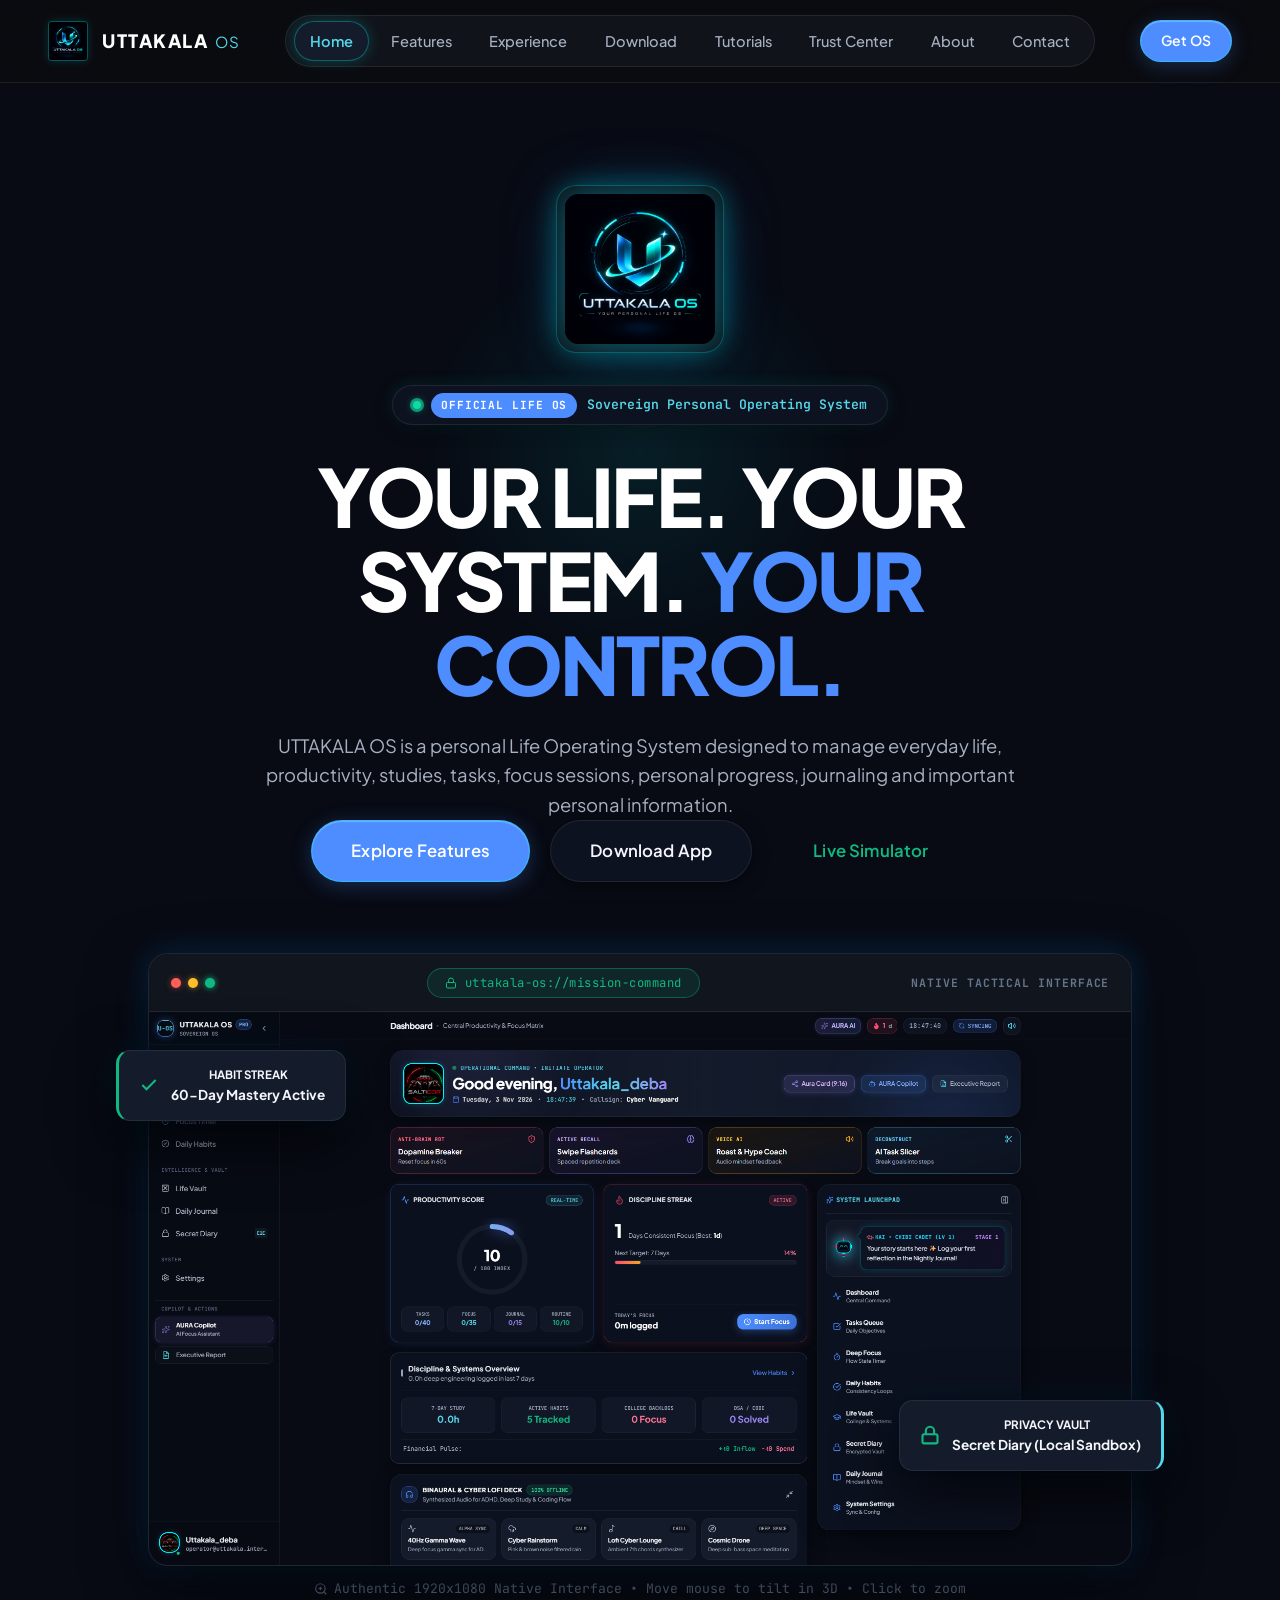
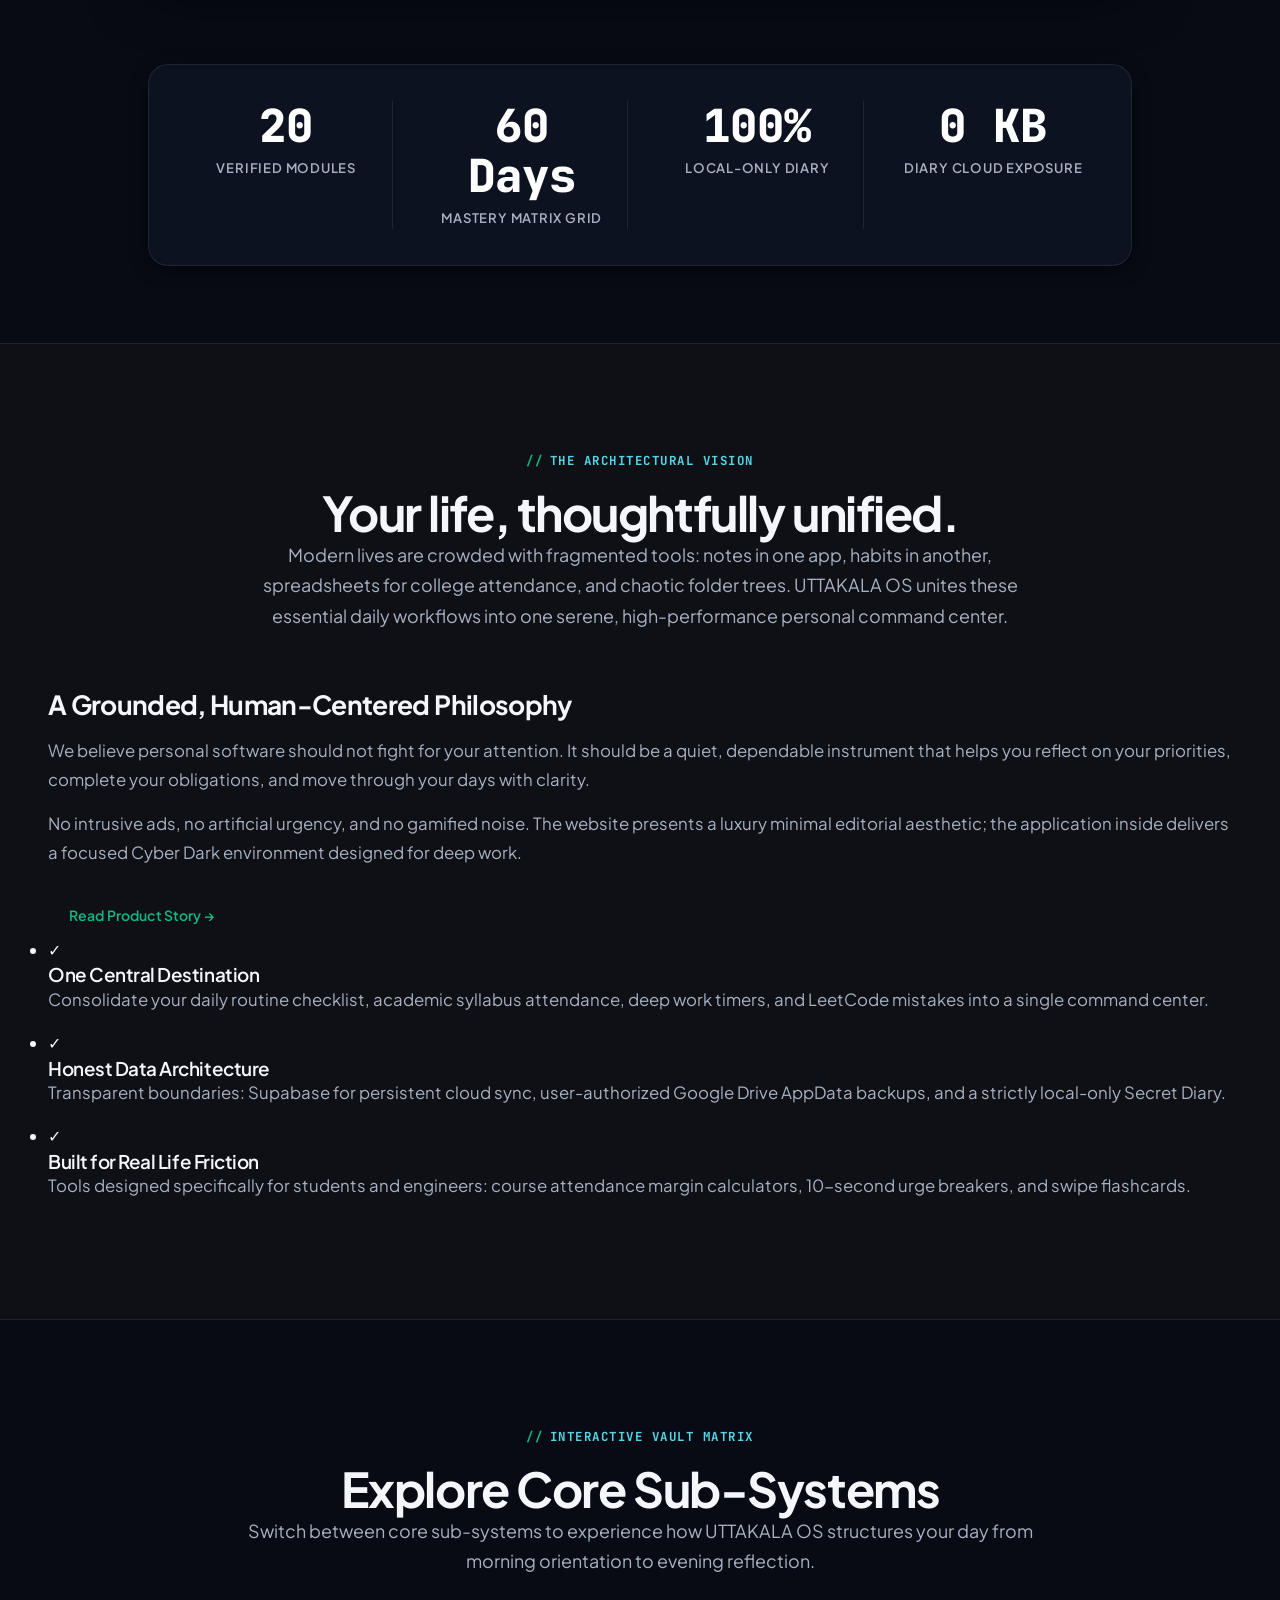
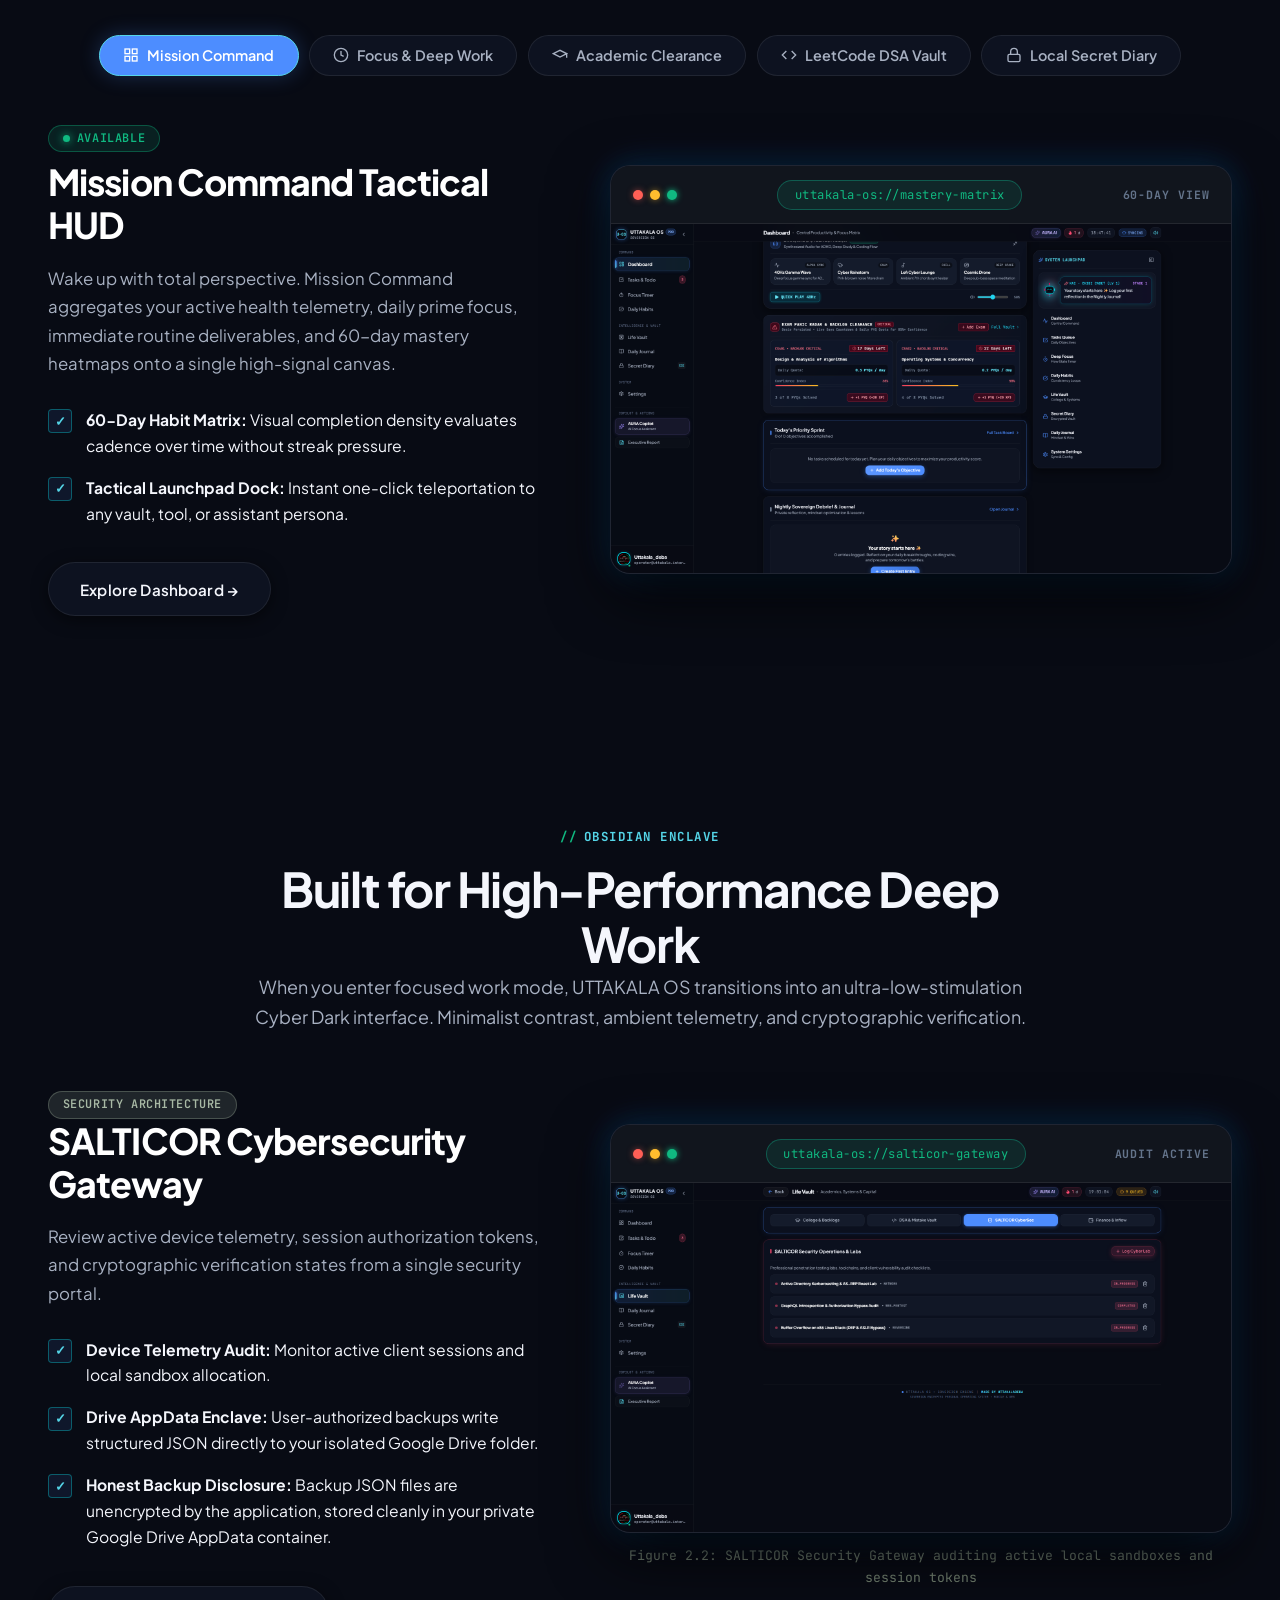
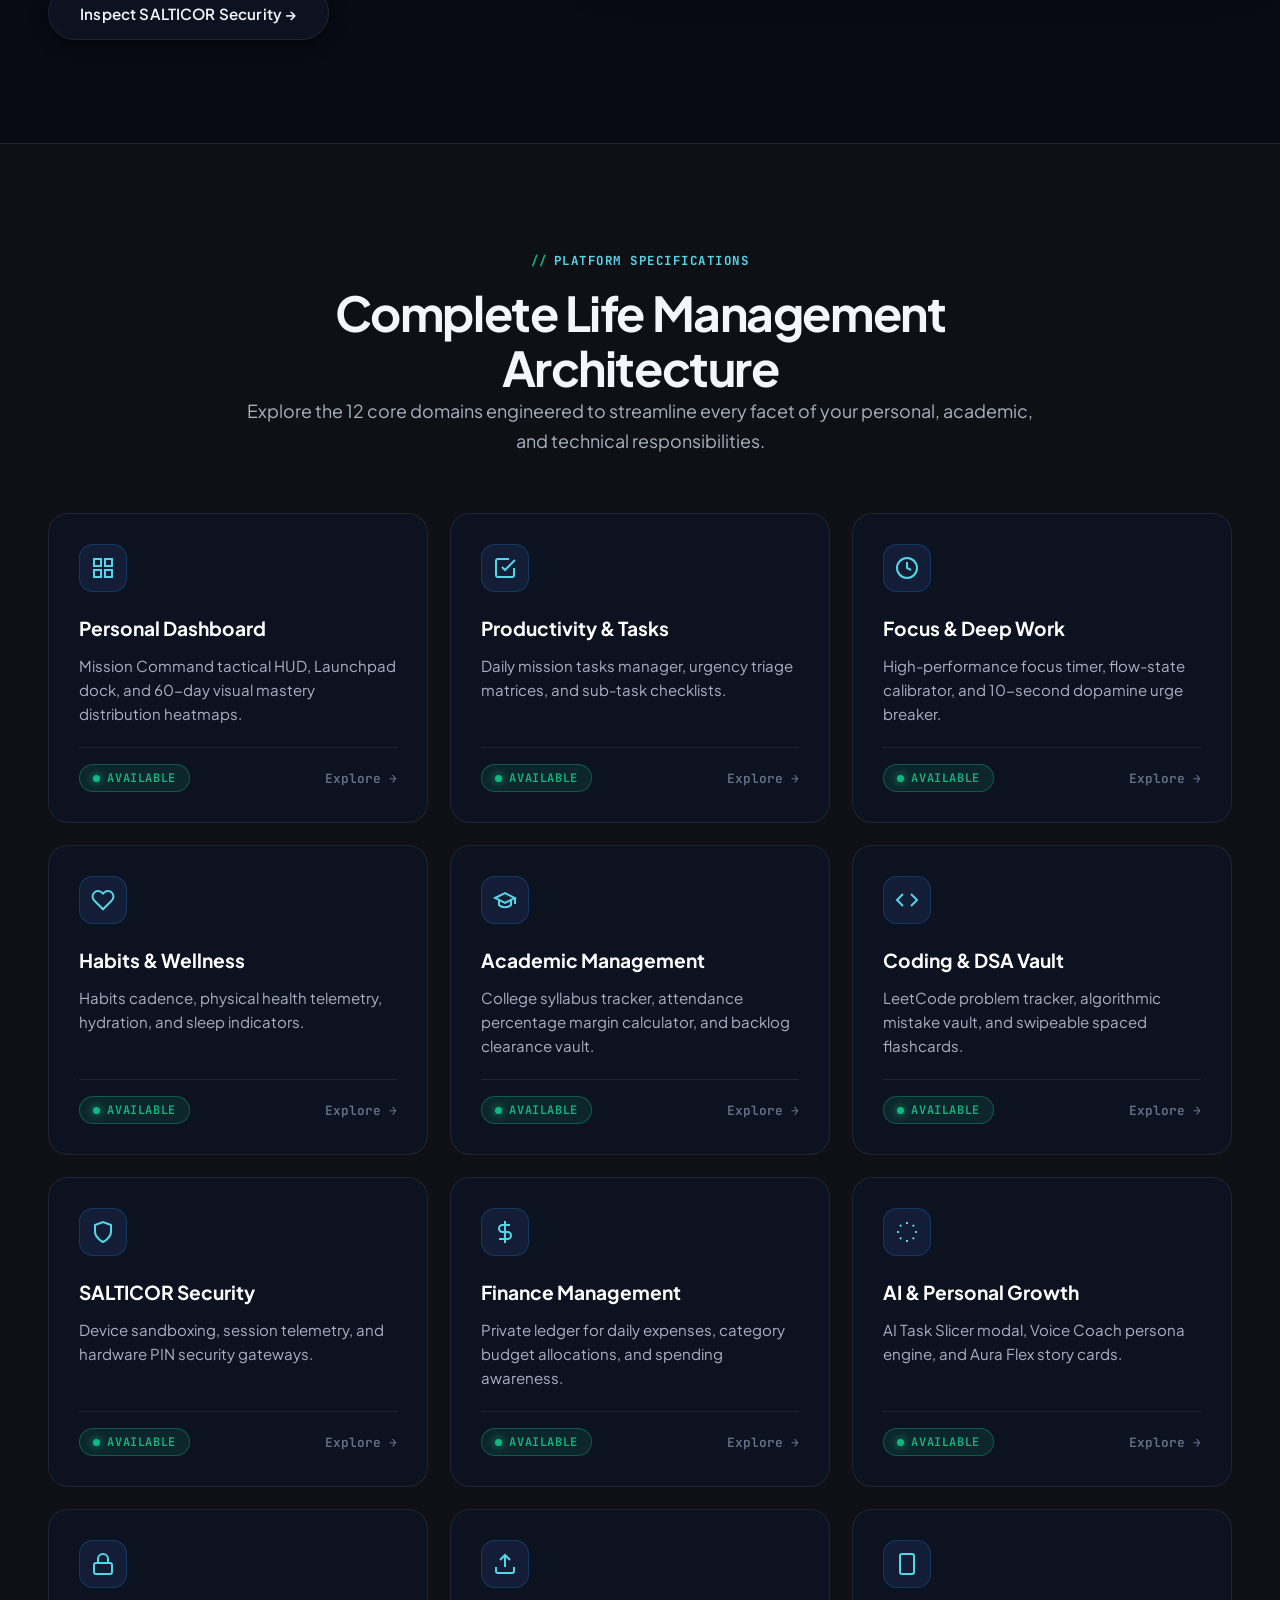
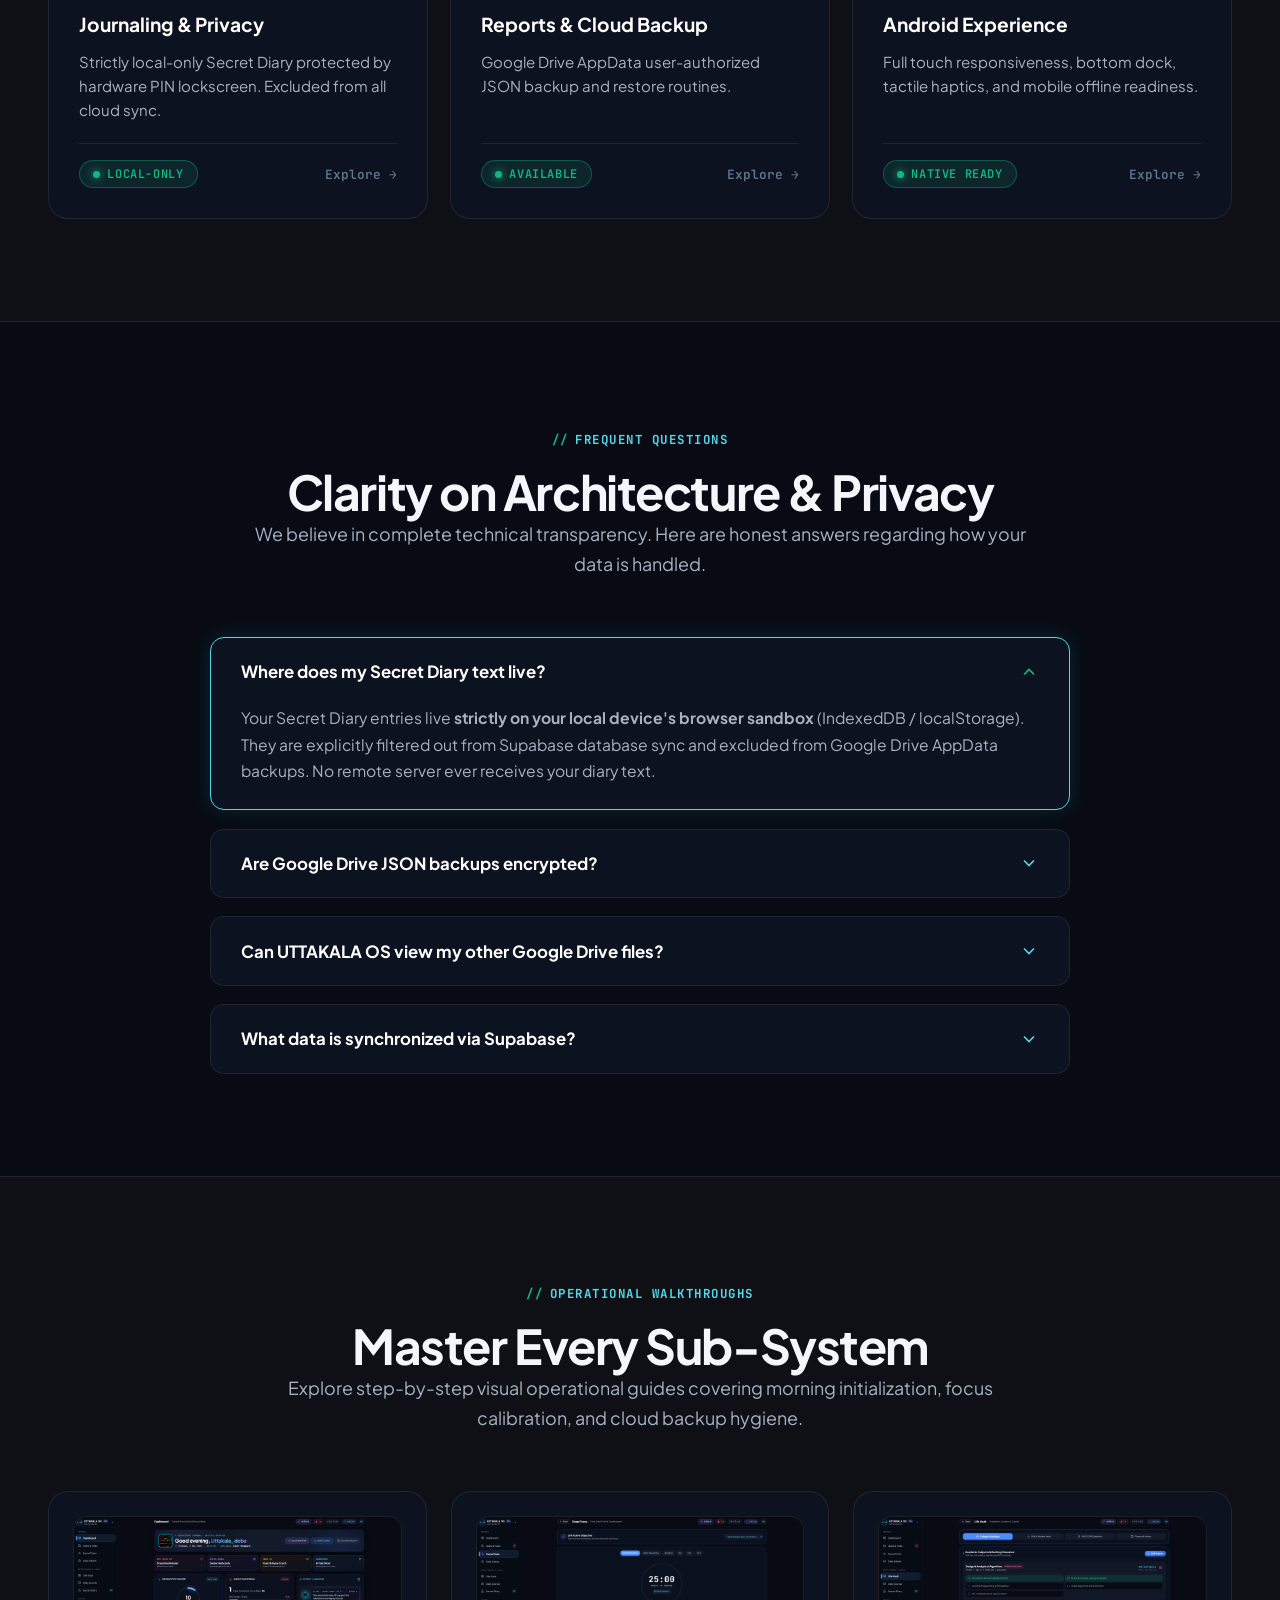
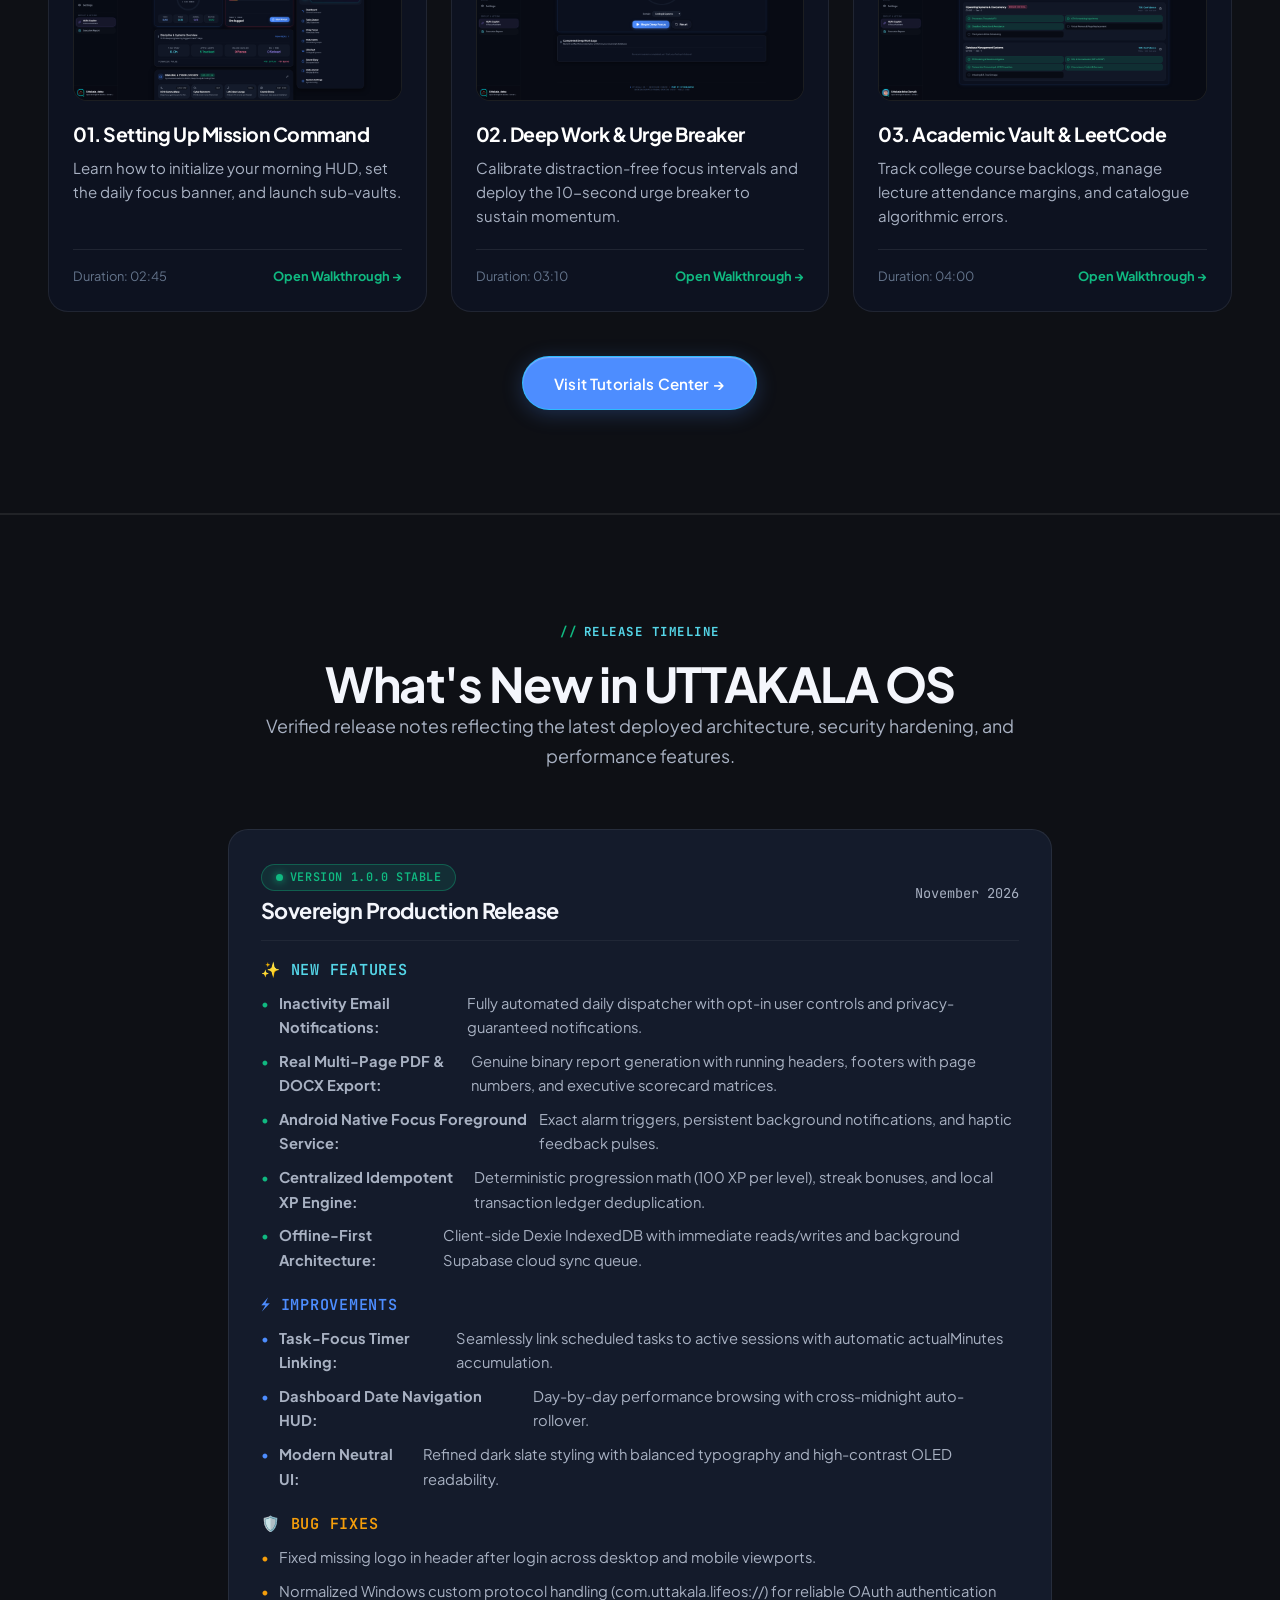
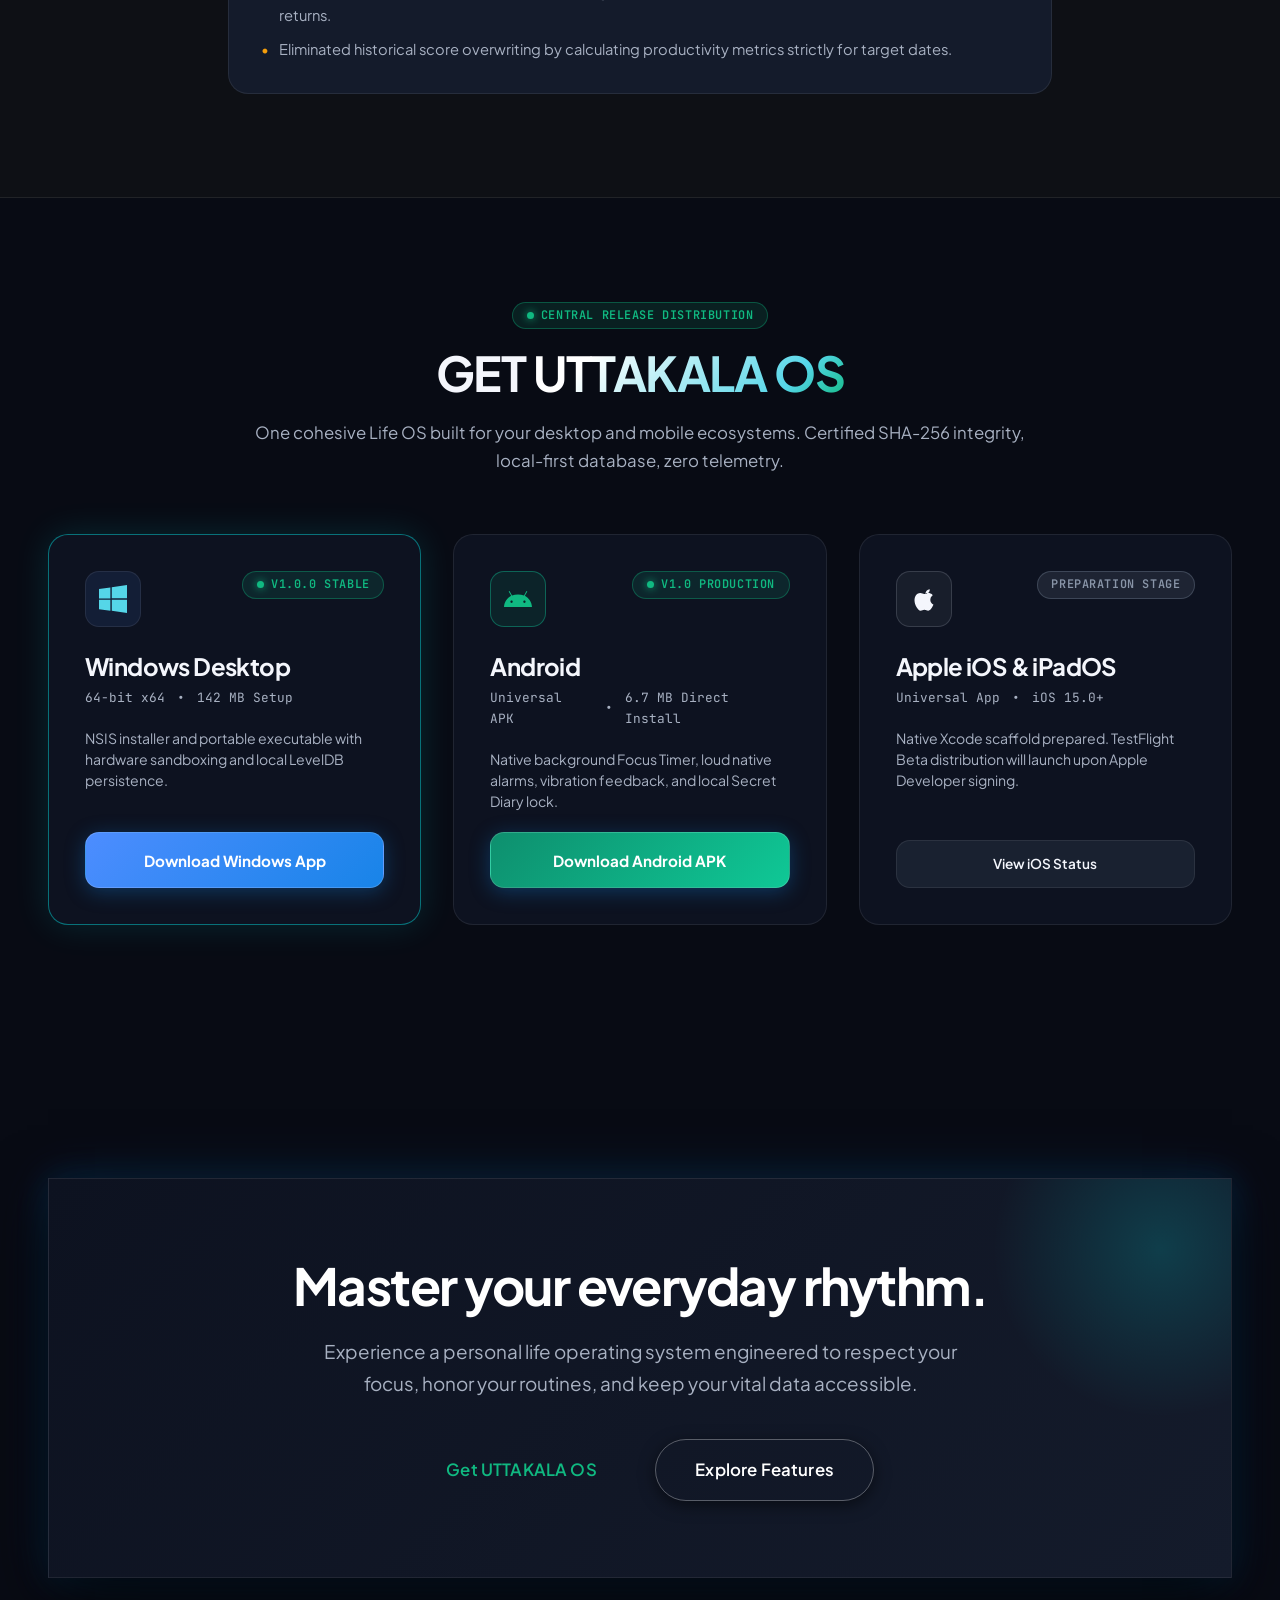
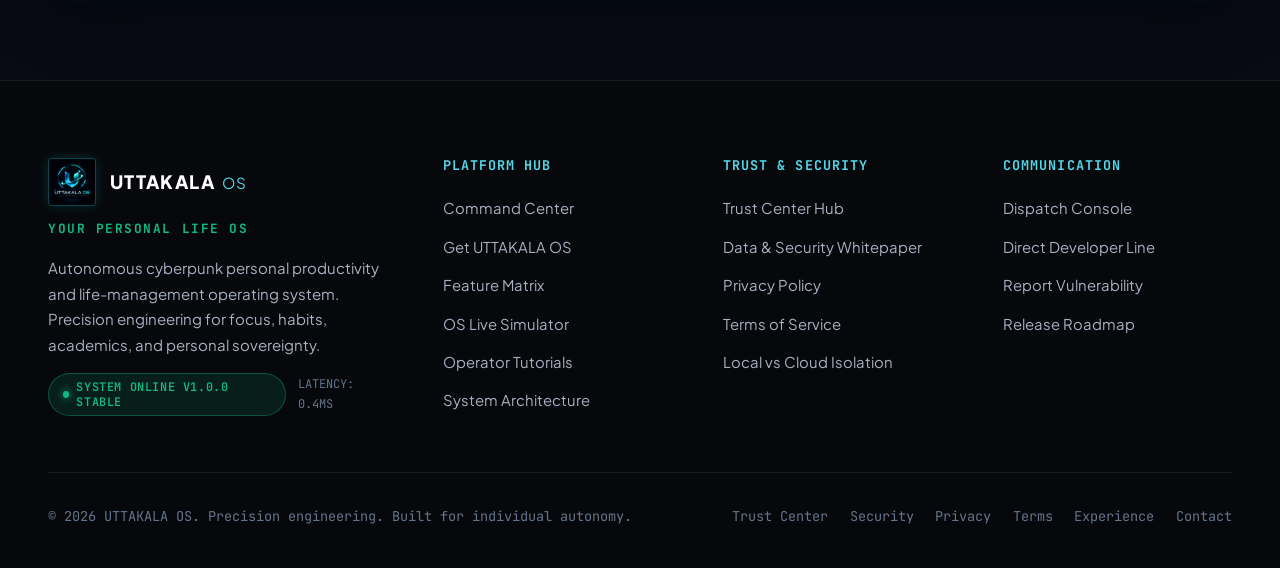
==== commit e0b03266: "feat: update official UTTAKALA OS website" ====
--- a/index.html
+++ b/index.html
@@ -7,14 +7,14 @@
   <meta name="description" content="UTTAKALA OS is an Awwwards-caliber luxury personal life operating system. Master your goals, focus, habits, academics, and personal growth in a calm, distraction-free digital sanctuary." />
   
   <!-- Canonical Placeholder -->
-  <!-- Note: Replace YOUR-GITHUB-USERNAME with your actual GitHub username upon repository deployment -->
-  <link rel="canonical" href="https://YOUR-GITHUB-USERNAME.github.io/uttakala-os-website/" />
+  <!-- Note: Replace uttakaladebagarnaik with your actual GitHub username upon repository deployment -->
+  <link rel="canonical" href="https://uttakaladebagarnaik.github.io/uttakala-os-website/" />
 
   <!-- Open Graph / Meta -->
   <meta property="og:type" content="website" />
   <meta property="og:title" content="UTTAKALA OS — Your Life. Better Organized." />
   <meta property="og:description" content="One intelligent space to organize your goals, focus, habits, academics, and personal growth." />
-  <meta property="og:url" content="https://YOUR-GITHUB-USERNAME.github.io/uttakala-os-website/" />
+  <meta property="og:url" content="https://uttakaladebagarnaik.github.io/uttakala-os-website/" />
   <meta property="og:site_name" content="UTTAKALA OS" />
   <meta property="og:image" content="./assets/images/favicon.svg" />
   <meta name="twitter:card" content="summary_large_image" />
@@ -138,22 +138,22 @@
 
         <div class="hero-pill reveal delay-1">
           <span class="pulse-beacon"></span>
-          <span class="hero-pill-tag">CYBER TECH PERSONAL LIFE OS</span>
-          <span>Tactical Personal Command Sanctuary</span>
+          <span class="hero-pill-tag">OFFICIAL LIFE OS</span>
+          <span>Sovereign Personal Operating System</span>
         </div>
 
         <h1 class="hero-title reveal delay-2">
-          YOUR LIFE. YOUR SYSTEM. <span class="text-cyan-glow" style="color: var(--highlight-cyan); text-shadow: 0 0 25px rgba(0, 255, 255, 0.45);">YOUR CONTROL.</span>
+          Your Life. Your System. <span class="text-cyan-glow" style="color: var(--primary-blue);">Your Control.</span>
         </h1>
 
-        <p class="hero-lead reveal delay-2">
-          Meet UTTAKALA OS — your personal digital Life OS to organize your goals, productivity, academics, finances, and personal growth.
+        <p class="hero-lead reveal delay-2" style="max-width: 780px; margin: 1.25rem auto 0; font-size: 1.15rem; color: var(--text-secondary); line-height: 1.6;">
+          UTTAKALA OS is a personal Life Operating System designed to manage everyday life, productivity, studies, tasks, focus sessions, personal progress, journaling and important personal information.
         </p>
 
         <div class="hero-actions reveal delay-3">
-          <a href="./download.html" class="btn btn-primary btn-lg btn-glow btn-magnetic">Get UTTAKALA OS</a>
-          <a href="./features.html" class="btn btn-secondary btn-lg btn-magnetic">Explore Features</a>
-          <a href="./experience.html" class="btn btn-ghost btn-lg btn-magnetic" style="border-color: var(--accent-mint); color: var(--accent-mint);">Test-Drive Simulator</a>
+          <a href="./features.html" class="btn btn-primary btn-lg btn-glow btn-magnetic">Explore Features</a>
+          <a href="./download.html" class="btn btn-secondary btn-lg btn-magnetic">Download App</a>
+          <a href="./experience.html" class="btn btn-ghost btn-lg btn-magnetic">Live Simulator</a>
         </div>
 
         <!-- 3D Perspective Stage with Authentic App Dashboard Screenshot -->
@@ -836,8 +836,59 @@
       </div>
     </section>
 
-    <!-- ================= 8. FINAL CTA BANNER ================= -->
-    <!-- ================= 8. FOUR-PLATFORM DOWNLOAD OVERVIEW ================= -->
+    <!-- ================= 8. APPLICATION CHANGELOG / WHAT'S NEW ================= -->
+    <section id="changelog" class="section section-alt">
+      <div class="container container-narrow">
+        <div class="section-header reveal">
+          <span class="section-label">RELEASE TIMELINE</span>
+          <h2 class="editorial-heading">What's New in UTTAKALA OS</h2>
+          <p class="section-desc">
+            Verified release notes reflecting the latest deployed architecture, security hardening, and performance features.
+          </p>
+        </div>
+
+        <div class="reveal" style="background: var(--bg-surface-elevated); border: 1px solid var(--border-color); border-radius: var(--radius-lg); padding: 2rem; margin-top: 1.5rem;">
+          <div style="display: flex; justify-content: space-between; align-items: center; border-bottom: 1px solid var(--border-subtle); padding-bottom: 1rem; margin-bottom: 1.25rem; flex-wrap: wrap; gap: 0.75rem;">
+            <div>
+              <span class="badge badge-available"><span class="badge-dot"></span> Version 1.0.0 Stable</span>
+              <h3 style="font-size: 1.35rem; color: var(--text-primary); margin-top: 0.35rem;">Sovereign Production Release</h3>
+            </div>
+            <span style="font-family: var(--font-mono); font-size: 0.85rem; color: var(--text-secondary);">November 2026</span>
+          </div>
+
+          <div style="margin-bottom: 1.5rem;">
+            <h4 style="font-size: 0.95rem; color: var(--highlight-cyan); text-transform: uppercase; letter-spacing: 0.05em; font-family: var(--font-mono); margin-bottom: 0.75rem;">✨ New Features</h4>
+            <ul style="list-style: none; padding: 0; display: flex; flex-direction: column; gap: 0.6rem; font-size: 0.92rem; color: var(--text-secondary);">
+              <li style="display: flex; gap: 0.6rem;"><span style="color: var(--accent-mint);">&bull;</span> <strong>Inactivity Email Notifications:</strong> Fully automated daily dispatcher with opt-in user controls and privacy-guaranteed notifications.</li>
+              <li style="display: flex; gap: 0.6rem;"><span style="color: var(--accent-mint);">&bull;</span> <strong>Real Multi-Page PDF & DOCX Export:</strong> Genuine binary report generation with running headers, footers with page numbers, and executive scorecard matrices.</li>
+              <li style="display: flex; gap: 0.6rem;"><span style="color: var(--accent-mint);">&bull;</span> <strong>Android Native Focus Foreground Service:</strong> Exact alarm triggers, persistent background notifications, and haptic feedback pulses.</li>
+              <li style="display: flex; gap: 0.6rem;"><span style="color: var(--accent-mint);">&bull;</span> <strong>Centralized Idempotent XP Engine:</strong> Deterministic progression math (100 XP per level), streak bonuses, and local transaction ledger deduplication.</li>
+              <li style="display: flex; gap: 0.6rem;"><span style="color: var(--accent-mint);">&bull;</span> <strong>Offline-First Architecture:</strong> Client-side Dexie IndexedDB with immediate reads/writes and background Supabase cloud sync queue.</li>
+            </ul>
+          </div>
+
+          <div style="margin-bottom: 1.5rem;">
+            <h4 style="font-size: 0.95rem; color: var(--primary-blue); text-transform: uppercase; letter-spacing: 0.05em; font-family: var(--font-mono); margin-bottom: 0.75rem;">⚡ Improvements</h4>
+            <ul style="list-style: none; padding: 0; display: flex; flex-direction: column; gap: 0.6rem; font-size: 0.92rem; color: var(--text-secondary);">
+              <li style="display: flex; gap: 0.6rem;"><span style="color: var(--primary-blue);">&bull;</span> <strong>Task-Focus Timer Linking:</strong> Seamlessly link scheduled tasks to active sessions with automatic actualMinutes accumulation.</li>
+              <li style="display: flex; gap: 0.6rem;"><span style="color: var(--primary-blue);">&bull;</span> <strong>Dashboard Date Navigation HUD:</strong> Day-by-day performance browsing with cross-midnight auto-rollover.</li>
+              <li style="display: flex; gap: 0.6rem;"><span style="color: var(--primary-blue);">&bull;</span> <strong>Modern Neutral UI:</strong> Refined dark slate styling with balanced typography and high-contrast OLED readability.</li>
+            </ul>
+          </div>
+
+          <div>
+            <h4 style="font-size: 0.95rem; color: #F59E0B; text-transform: uppercase; letter-spacing: 0.05em; font-family: var(--font-mono); margin-bottom: 0.75rem;">🛡️ Bug Fixes</h4>
+            <ul style="list-style: none; padding: 0; display: flex; flex-direction: column; gap: 0.6rem; font-size: 0.92rem; color: var(--text-secondary);">
+              <li style="display: flex; gap: 0.6rem;"><span style="color: #F59E0B;">&bull;</span> Fixed missing logo in header after login across desktop and mobile viewports.</li>
+              <li style="display: flex; gap: 0.6rem;"><span style="color: #F59E0B;">&bull;</span> Normalized Windows custom protocol handling (com.uttakala.lifeos://) for reliable OAuth authentication returns.</li>
+              <li style="display: flex; gap: 0.6rem;"><span style="color: #F59E0B;">&bull;</span> Eliminated historical score overwriting by calculating productivity metrics strictly for target dates.</li>
+            </ul>
+          </div>
+        </div>
+      </div>
+    </section>
+
+    <!-- ================= 9. FOUR-PLATFORM DOWNLOAD OVERVIEW ================= -->
     <section id="download" class="section section-cinematic-dark">
       <div class="container">
         <div class="section-header reveal">
@@ -864,7 +915,7 @@
               <span class="badge badge-available"><span class="badge-dot"></span> v1.0.0 Stable</span>
             </div>
             <h3 class="dl-title">Windows Desktop</h3>
-            <div class="dl-version-tag"><span>64-bit x64</span><span>•</span><span>136 MB Setup</span></div>
+            <div class="dl-version-tag"><span>64-bit x64</span><span>•</span><span>142 MB Setup</span></div>
             <p style="font-size: 0.88rem; color: var(--text-secondary); line-height: 1.5; margin-bottom: 1.25rem;">
               NSIS installer and portable executable with hardware sandboxing and local LevelDB persistence.
             </p>
@@ -884,7 +935,7 @@
               <span class="badge badge-available"><span class="badge-dot"></span> v1.0 Production</span>
             </div>
             <h3 class="dl-title">Android</h3>
-            <div class="dl-version-tag"><span>Universal APK</span><span>•</span><span>5.5 MB Direct Install</span></div>
+            <div class="dl-version-tag"><span>Universal APK</span><span>•</span><span>6.7 MB Direct Install</span></div>
             <p style="font-size: 0.88rem; color: var(--text-secondary); line-height: 1.5; margin-bottom: 1.25rem;">
               Native background Focus Timer, loud native alarms, vibration feedback, and local Secret Diary lock.
             </p>
@@ -957,7 +1008,7 @@
             Autonomous cyberpunk personal productivity and life-management operating system. Precision engineering for focus, habits, academics, and personal sovereignty.
           </p>
           <div style="margin-top: 1rem; display: flex; gap: 0.75rem; align-items: center;">
-            <span class="badge badge-available"><span class="badge-dot"></span> System Online v2.4</span>
+            <span class="badge badge-available"><span class="badge-dot"></span> System Online v1.0.0 Stable</span>
             <span style="font-family: var(--font-mono); font-size: 0.75rem; color: var(--text-muted);">LATENCY: 0.4MS</span>
           </div>
         </div>
@@ -1015,4 +1066,4 @@
   <!-- Main JavaScript -->
   <script src="./assets/js/main.js"></script>
 </body>
-</html>+</html>
--- a/assets/css/style.css
+++ b/assets/css/style.css
@@ -5,38 +5,38 @@
 
 /* --- Custom Properties / Design Tokens --- */
 :root {
-  /* Core Cyberpunk Dark Tech Palette */
-  --bg-obsidian: #0B0C10;           /* Primary Obsidian Black */
-  --bg-surface: #151922;            /* Dark Tech Surface */
-  --bg-surface-elevated: #202938;   /* Elevated HUD Surface */
-  --bg-glass: rgba(21, 25, 34, 0.85);
-  --bg-glass-card: rgba(32, 41, 56, 0.65);
+  /* Core Modern Premium Dark Palette */
+  --bg-obsidian: #080B14;           /* Primary Slate Black */
+  --bg-surface: #0D1220;            /* Dark Neutral Surface */
+  --bg-surface-elevated: #141B2B;   /* Elevated Card Surface */
+  --bg-glass: rgba(13, 18, 32, 0.85);
+  --bg-glass-card: rgba(20, 27, 43, 0.70);
   
-  --primary-blue: #106EBE;          /* Electric Blue */
-  --primary-blue-hover: #157dd8;
-  --primary-blue-glow: rgba(16, 110, 190, 0.35);
-  --primary-blue-subtle: rgba(16, 110, 190, 0.12);
-
-  --accent-mint: #0FFCBE;           /* Cyber Mint */
-  --accent-mint-hover: #34ffd0;
-  --accent-mint-glow: rgba(15, 252, 190, 0.32);
-  --accent-mint-subtle: rgba(15, 252, 190, 0.1);
-
-  --highlight-cyan: #00FFFF;        /* Electric Cyan */
-  --highlight-cyan-glow: rgba(0, 255, 255, 0.28);
-  --highlight-cyan-subtle: rgba(0, 255, 255, 0.08);
-
-  --text-primary: #EAF2FF;          /* Primary Light Ice Text */
-  --text-secondary: #8995A8;        /* Slate Muted Text */
-  --text-muted: #5A6678;           /* Subtle Dark Text */
-  --border-color: #283449;          /* Precision Grid Borders */
-  --border-subtle: rgba(40, 52, 73, 0.6);
-  --border-glow: rgba(16, 110, 190, 0.5);
+  --primary-blue: #4D8DFF;          /* Vibrant Electric Blue */
+  --primary-blue-hover: #3b74df;
+  --primary-blue-glow: rgba(77, 141, 255, 0.25);
+  --primary-blue-subtle: rgba(77, 141, 255, 0.10);
+
+  --accent-mint: #10B981;           /* Emerald / Modern Mint */
+  --accent-mint-hover: #059669;
+  --accent-mint-glow: rgba(16, 185, 129, 0.25);
+  --accent-mint-subtle: rgba(16, 185, 129, 0.10);
+
+  --highlight-cyan: #55D6E8;        /* Soft Cyan */
+  --highlight-cyan-glow: rgba(85, 214, 232, 0.22);
+  --highlight-cyan-subtle: rgba(85, 214, 232, 0.08);
+
+  --text-primary: #F4F6FC;          /* Clean High-Contrast White */
+  --text-secondary: #A8B1C2;        /* Slate Muted Text */
+  --text-muted: #64748B;           /* Slate 500 */
+  --border-color: rgba(255, 255, 255, 0.08);  /* Subtle Glass Border */
+  --border-subtle: rgba(255, 255, 255, 0.05);
+  --border-glow: rgba(77, 141, 255, 0.35);
 
   /* Status Badges */
-  --badge-avail-bg: rgba(15, 252, 190, 0.12);
-  --badge-avail-text: #0FFCBE;
-  --badge-avail-border: rgba(15, 252, 190, 0.35);
+  --badge-avail-bg: rgba(16, 185, 129, 0.12);
+  --badge-avail-text: #10B981;
+  --badge-avail-border: rgba(16, 185, 129, 0.35);
 
   --badge-dev-bg: rgba(255, 189, 46, 0.12);
   --badge-dev-text: #FFBD2E;
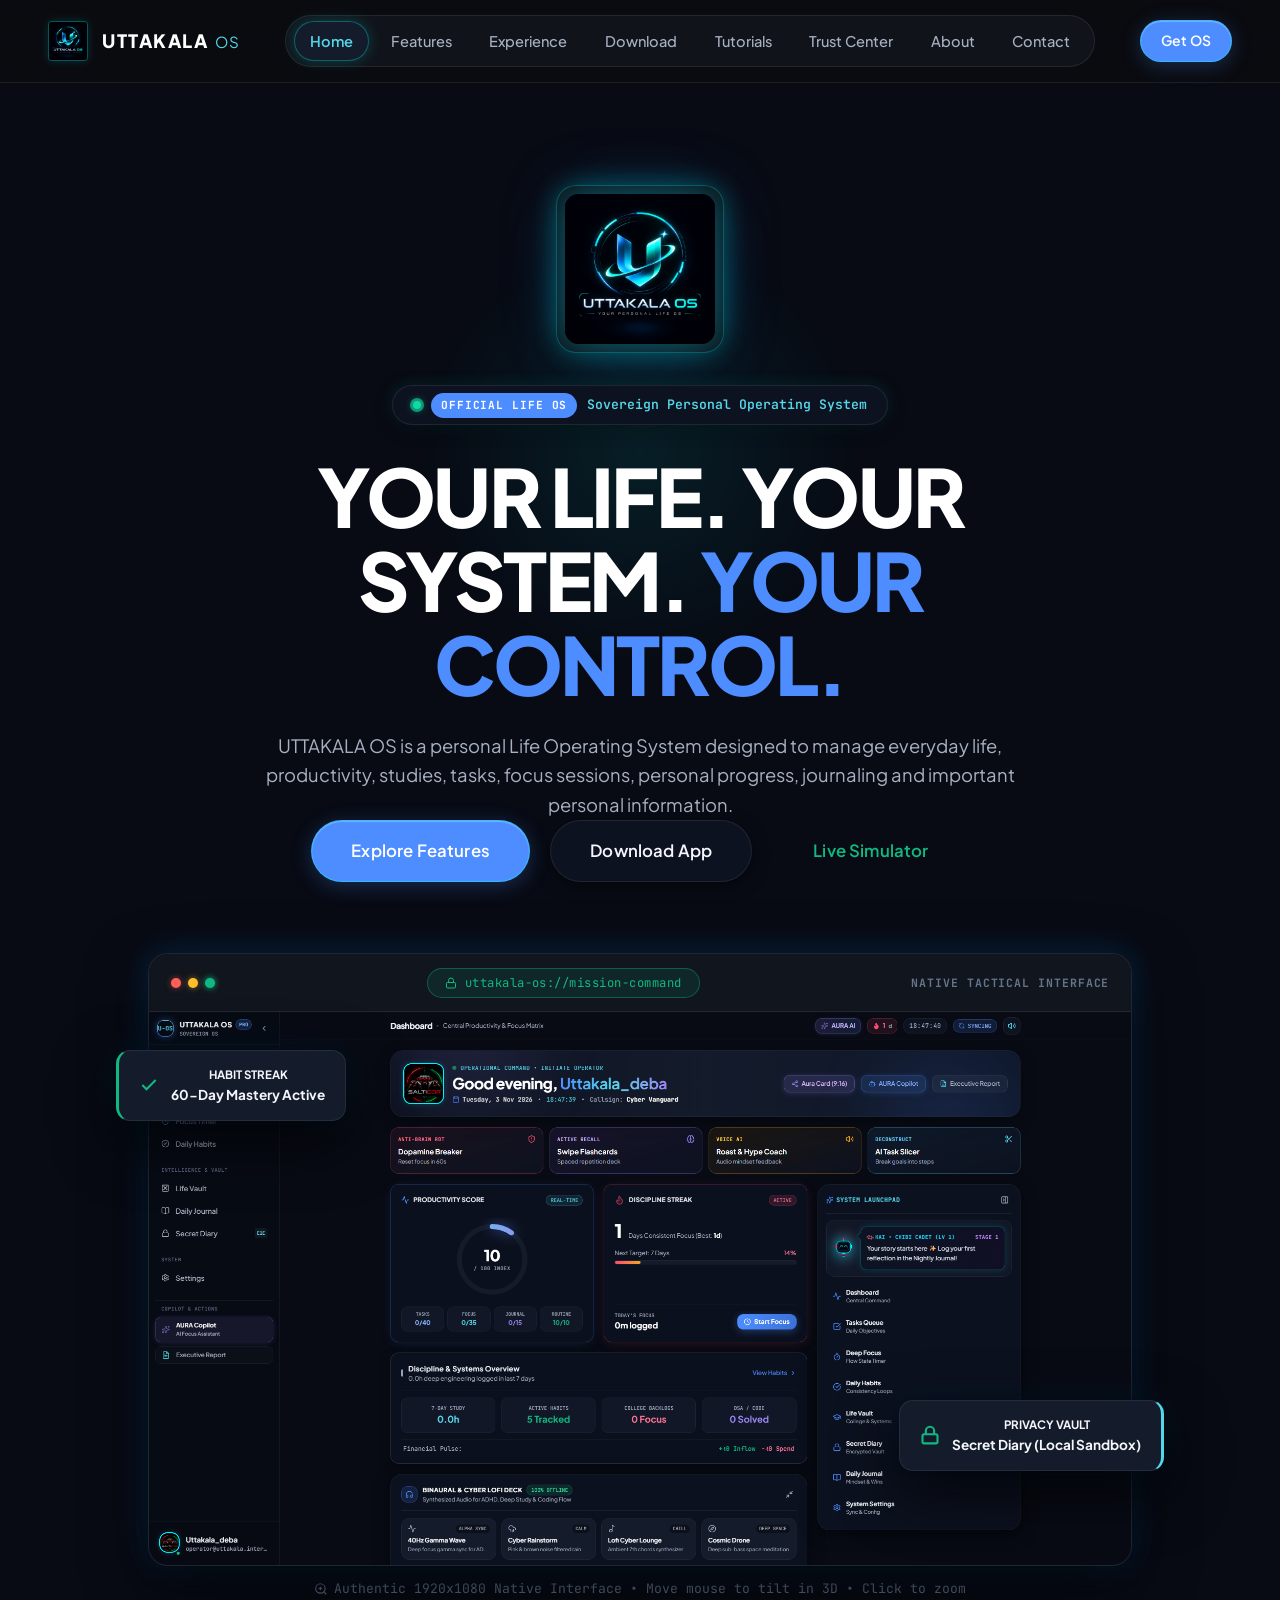
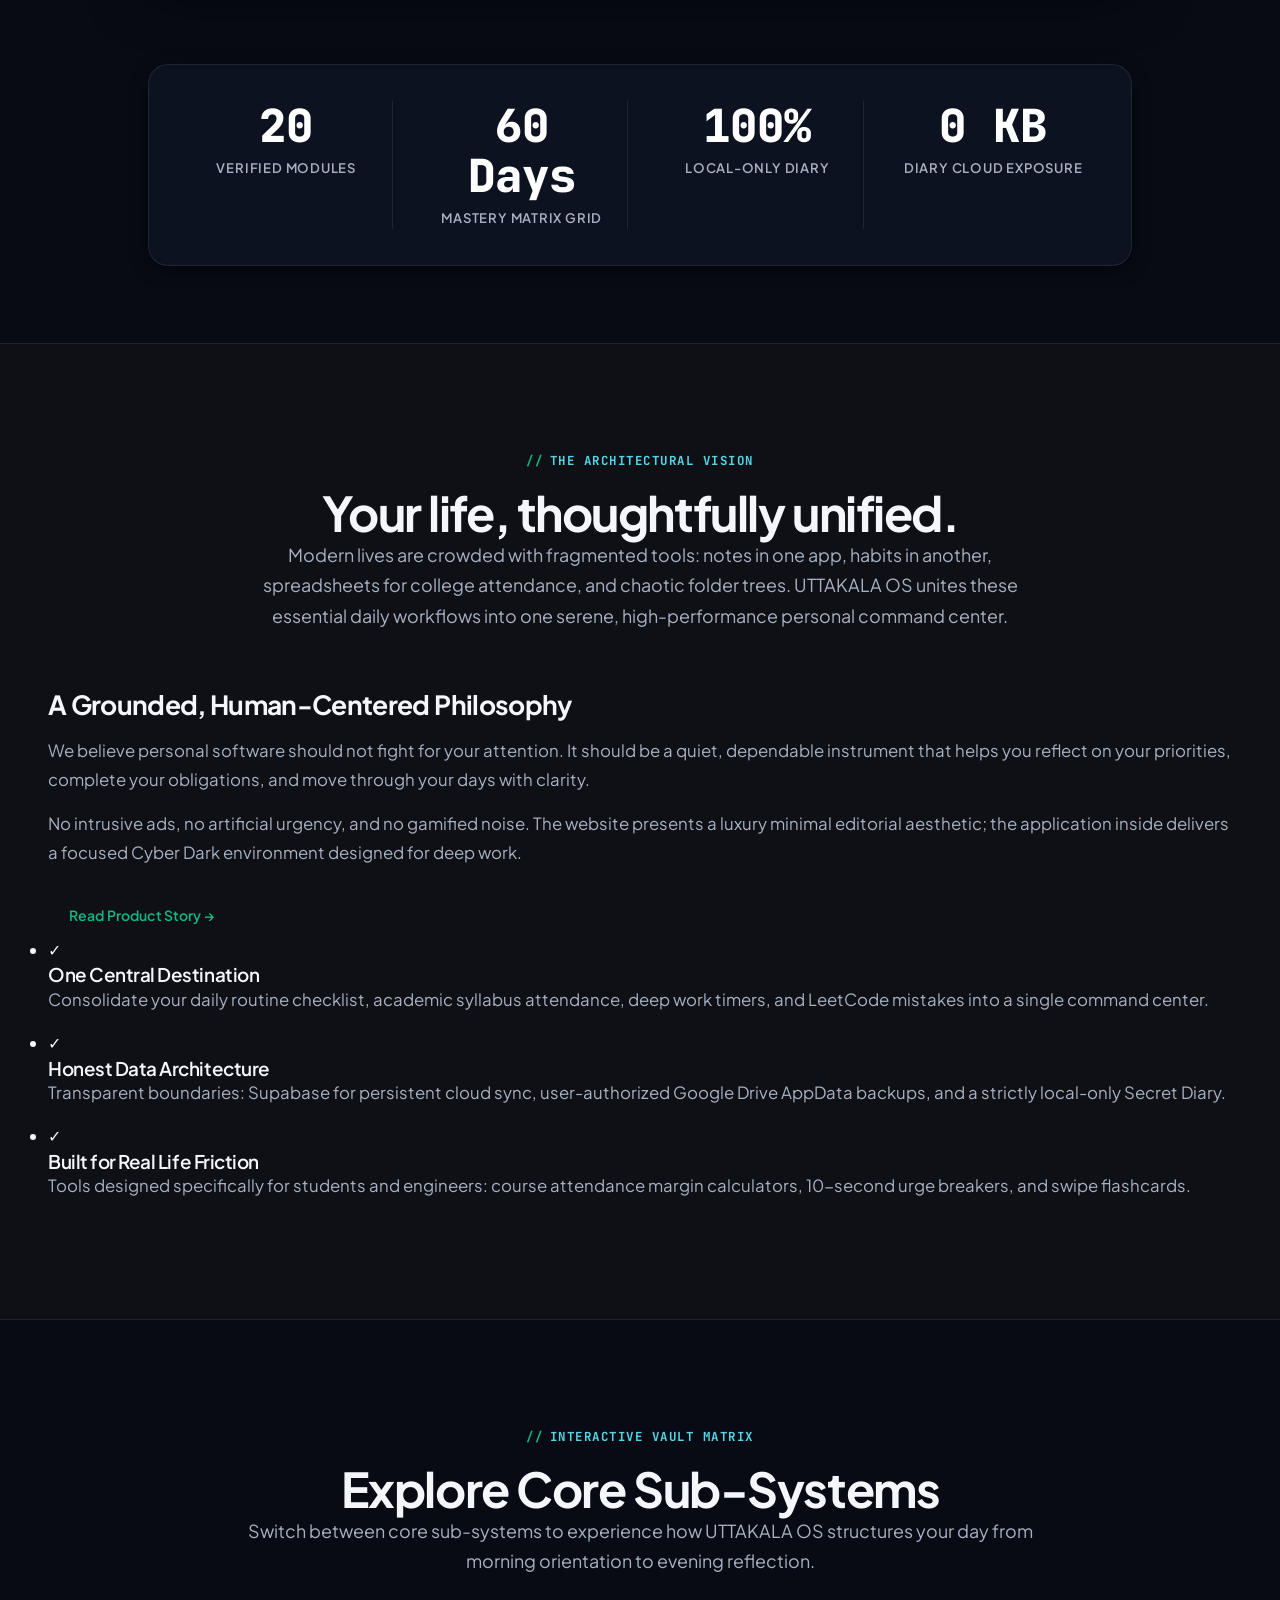
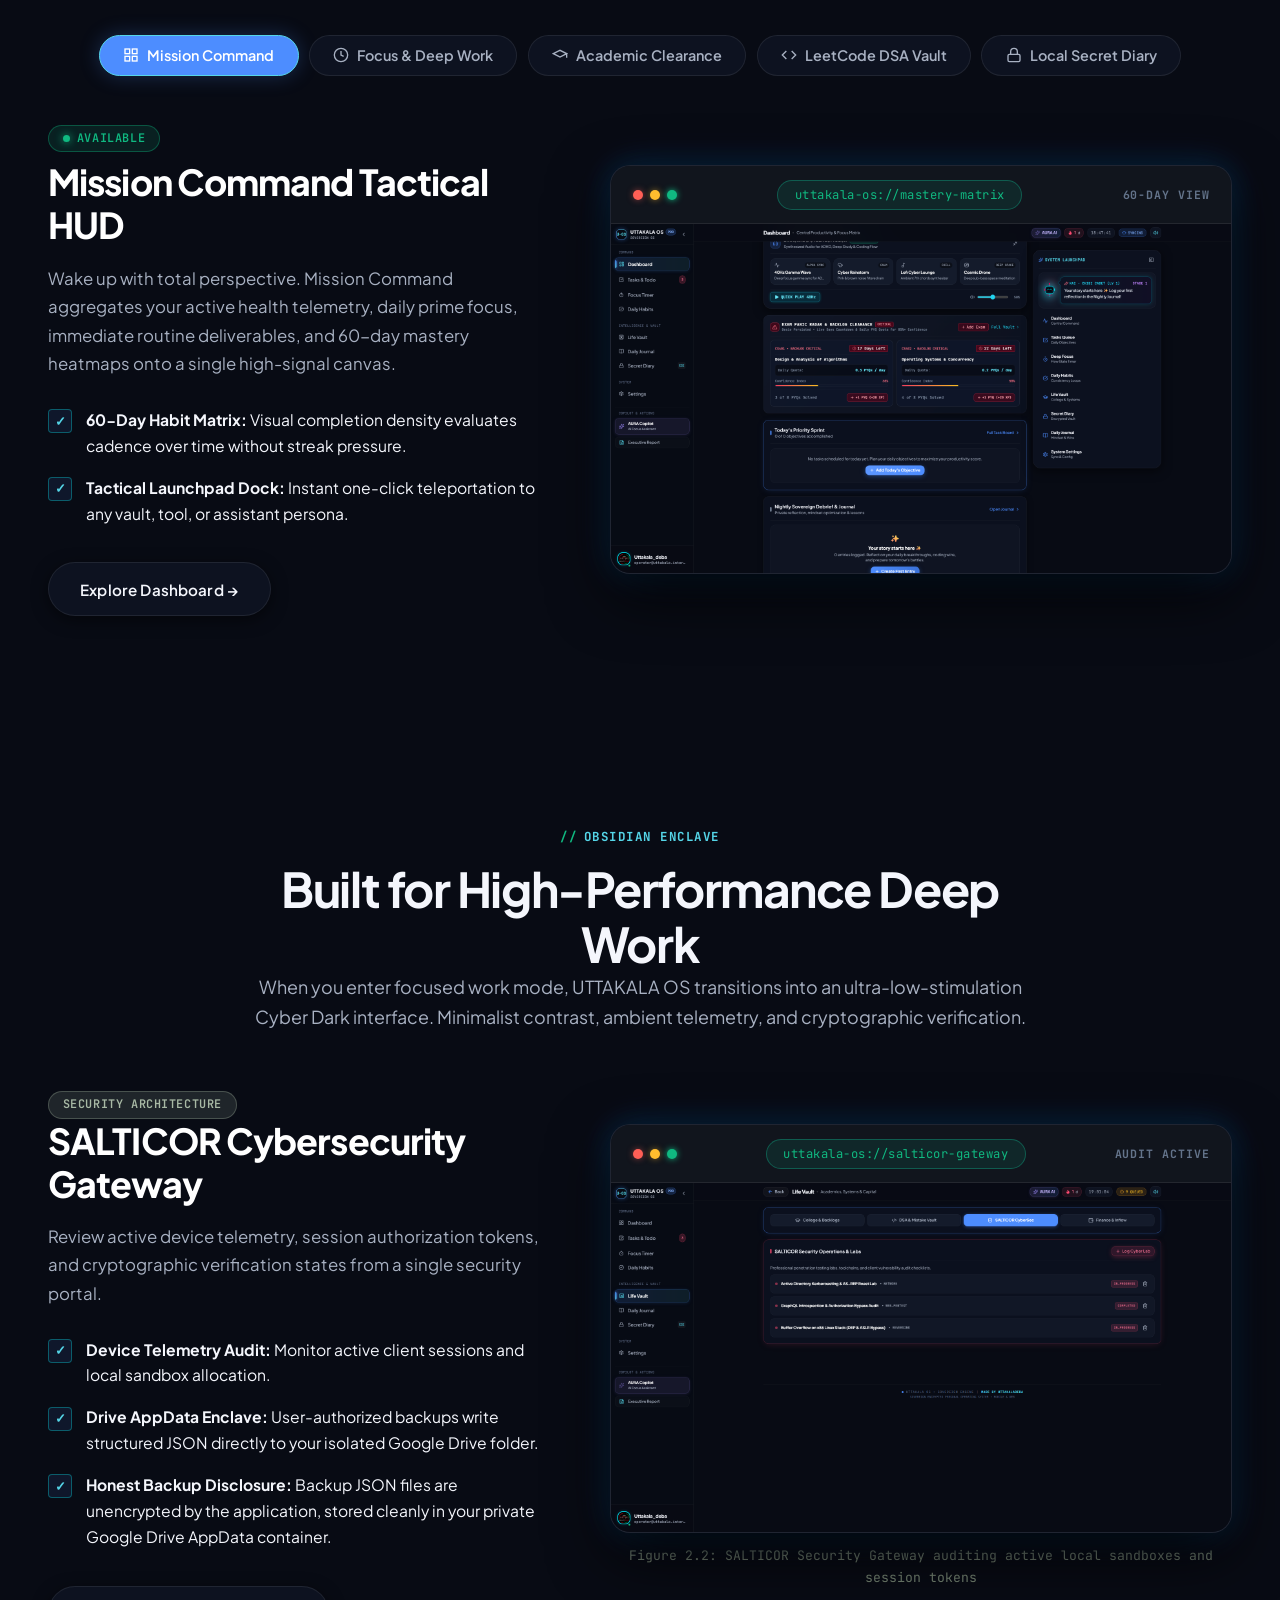
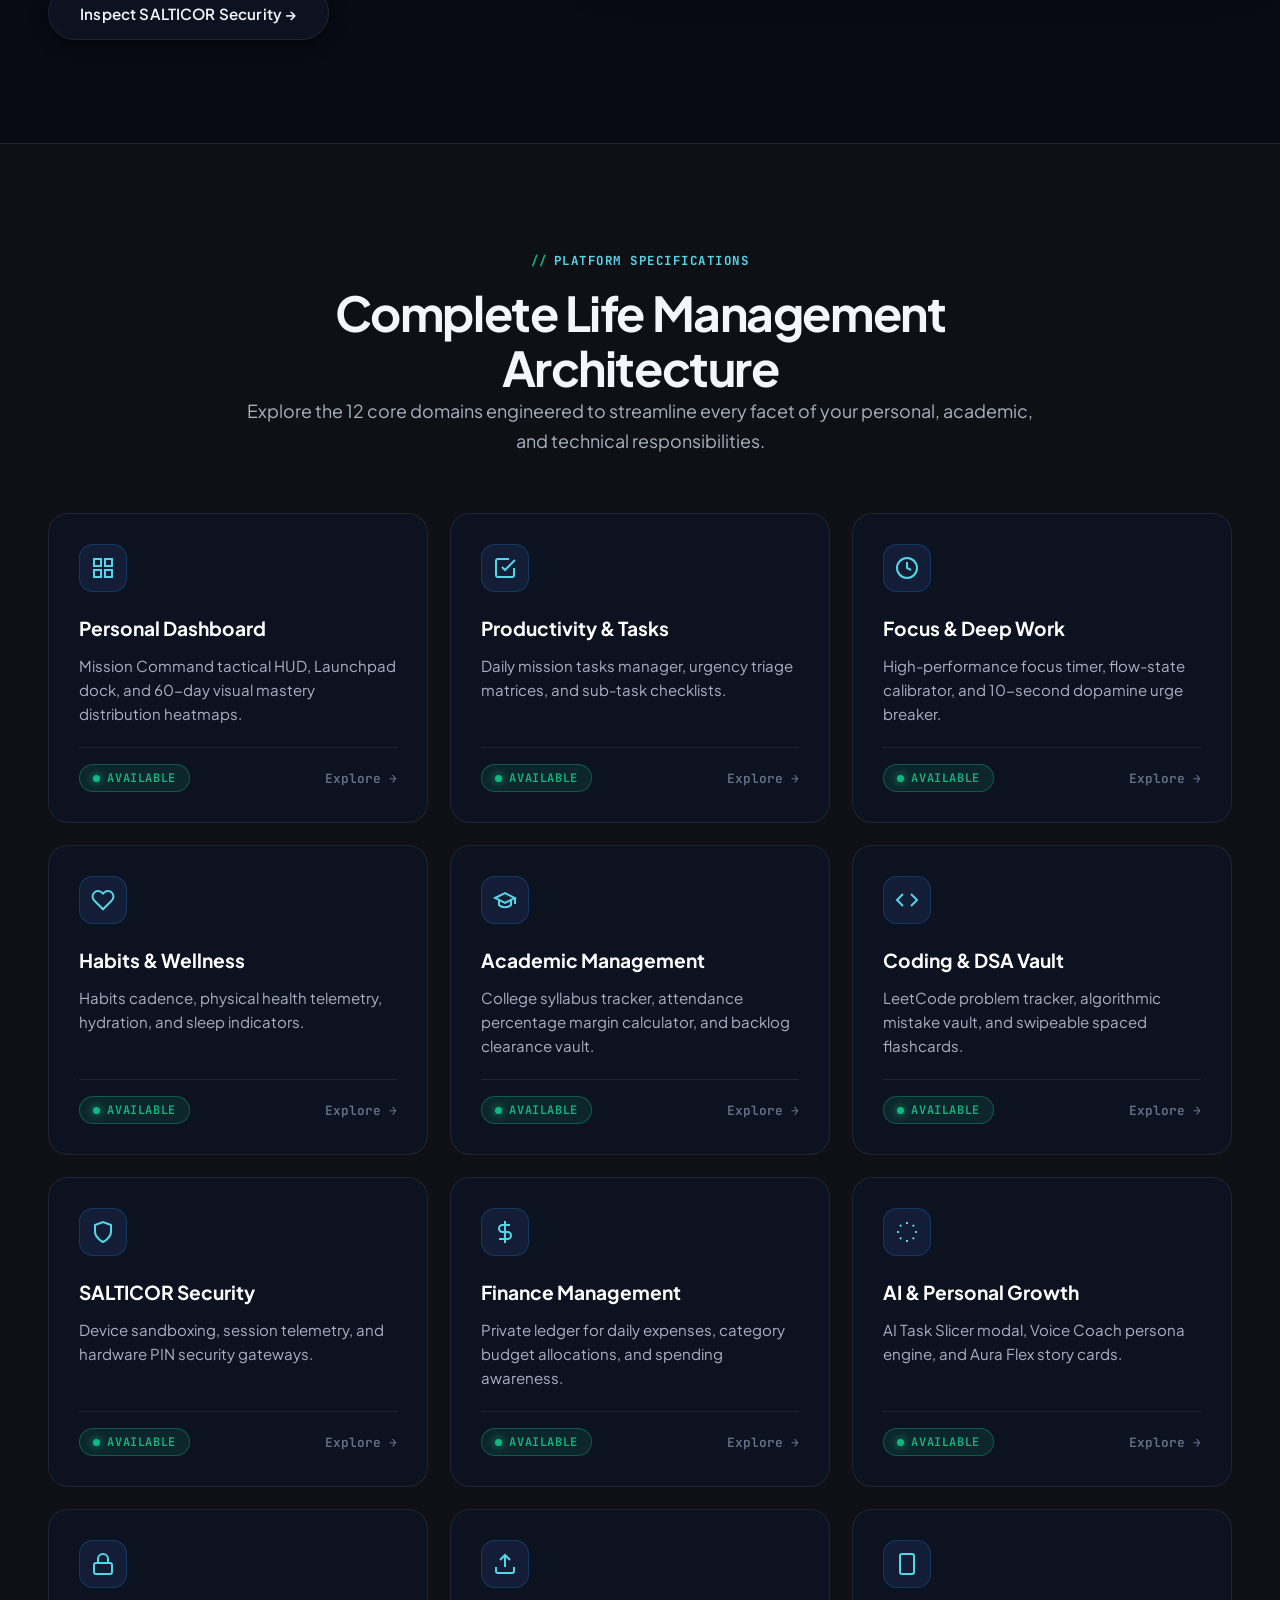
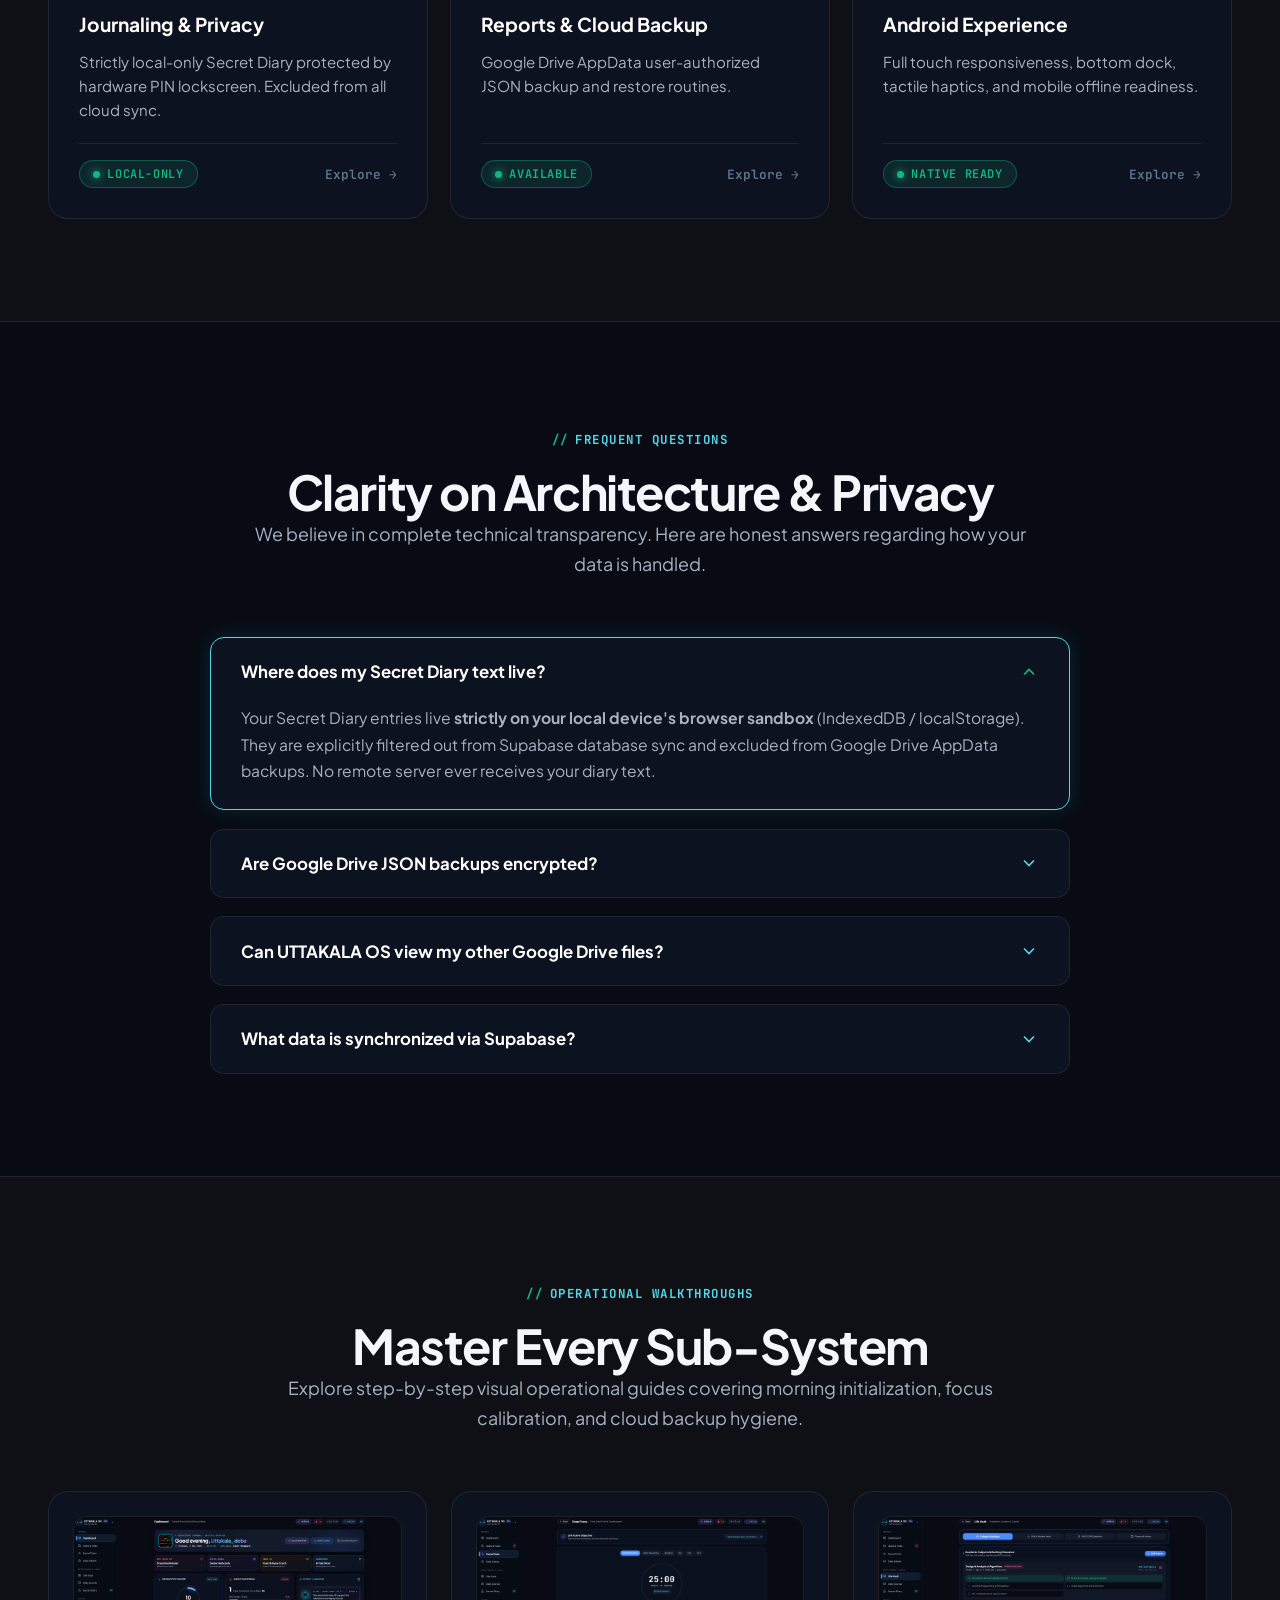
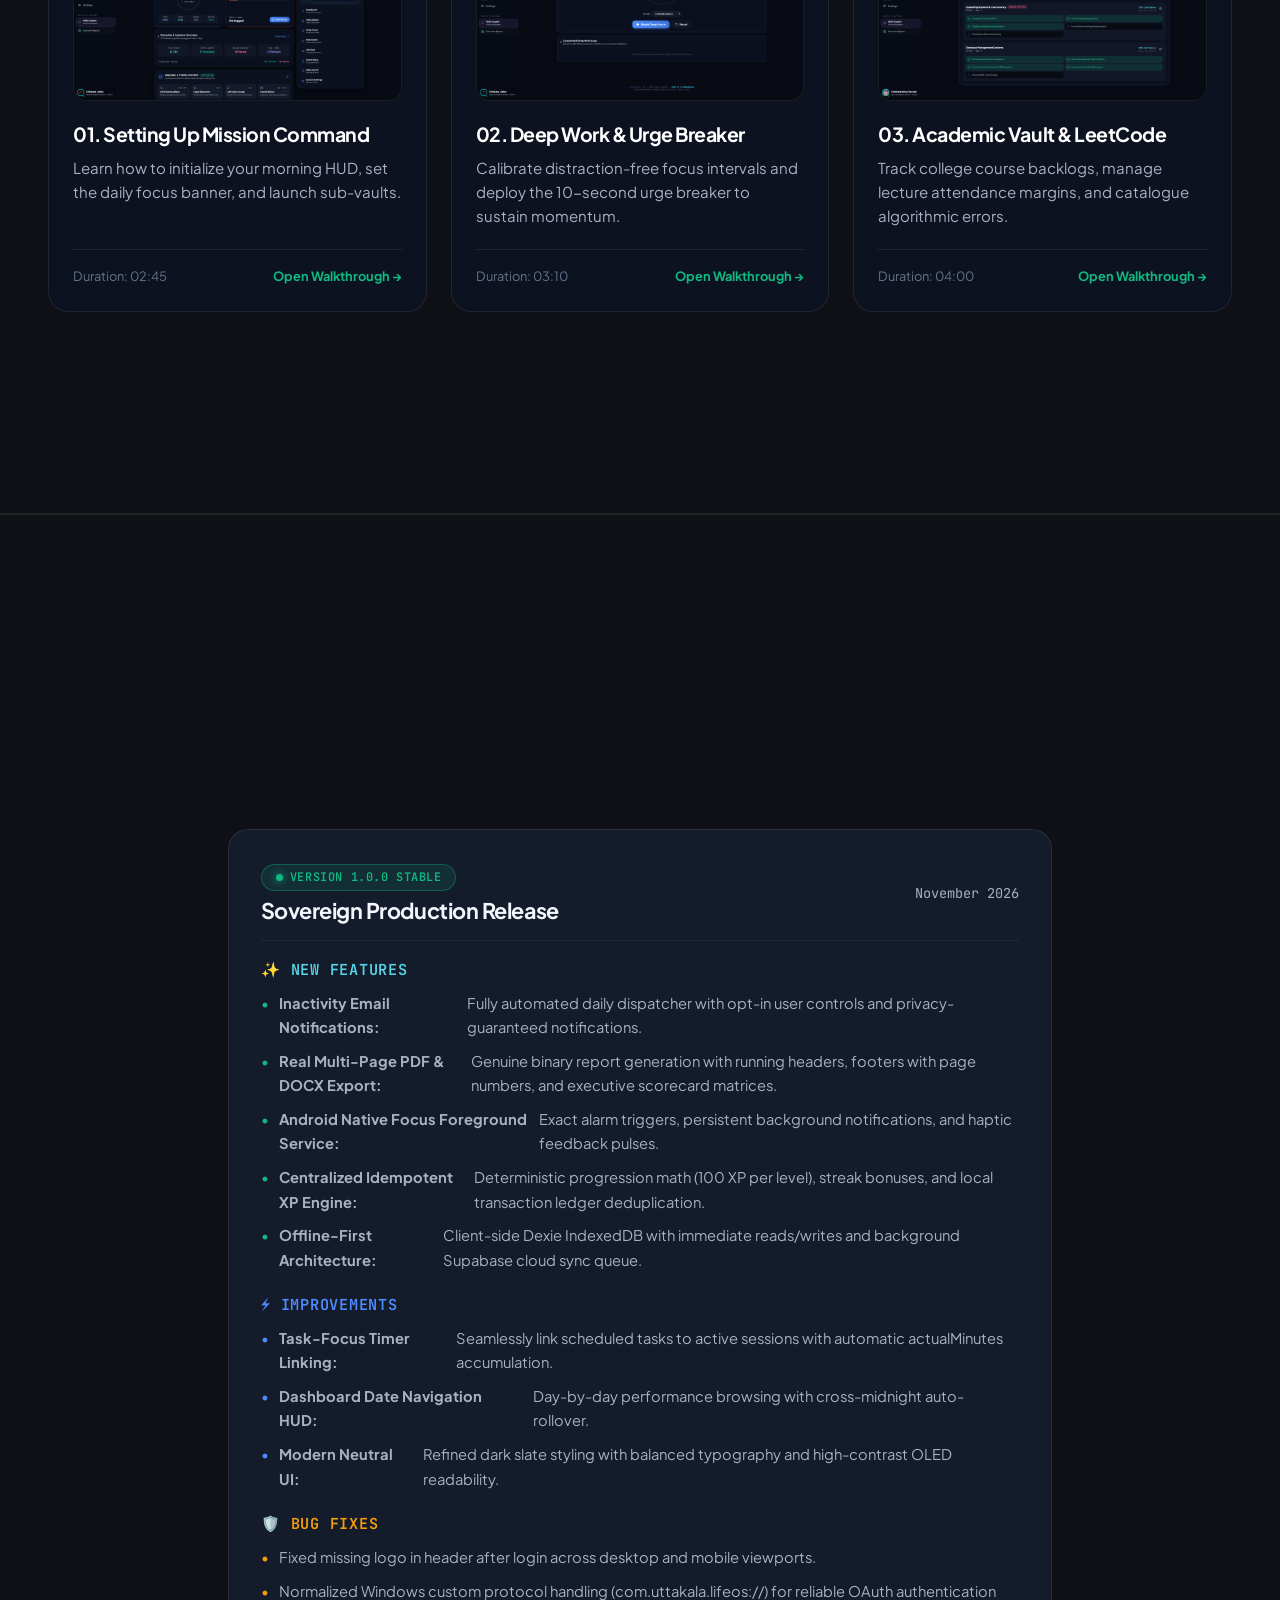
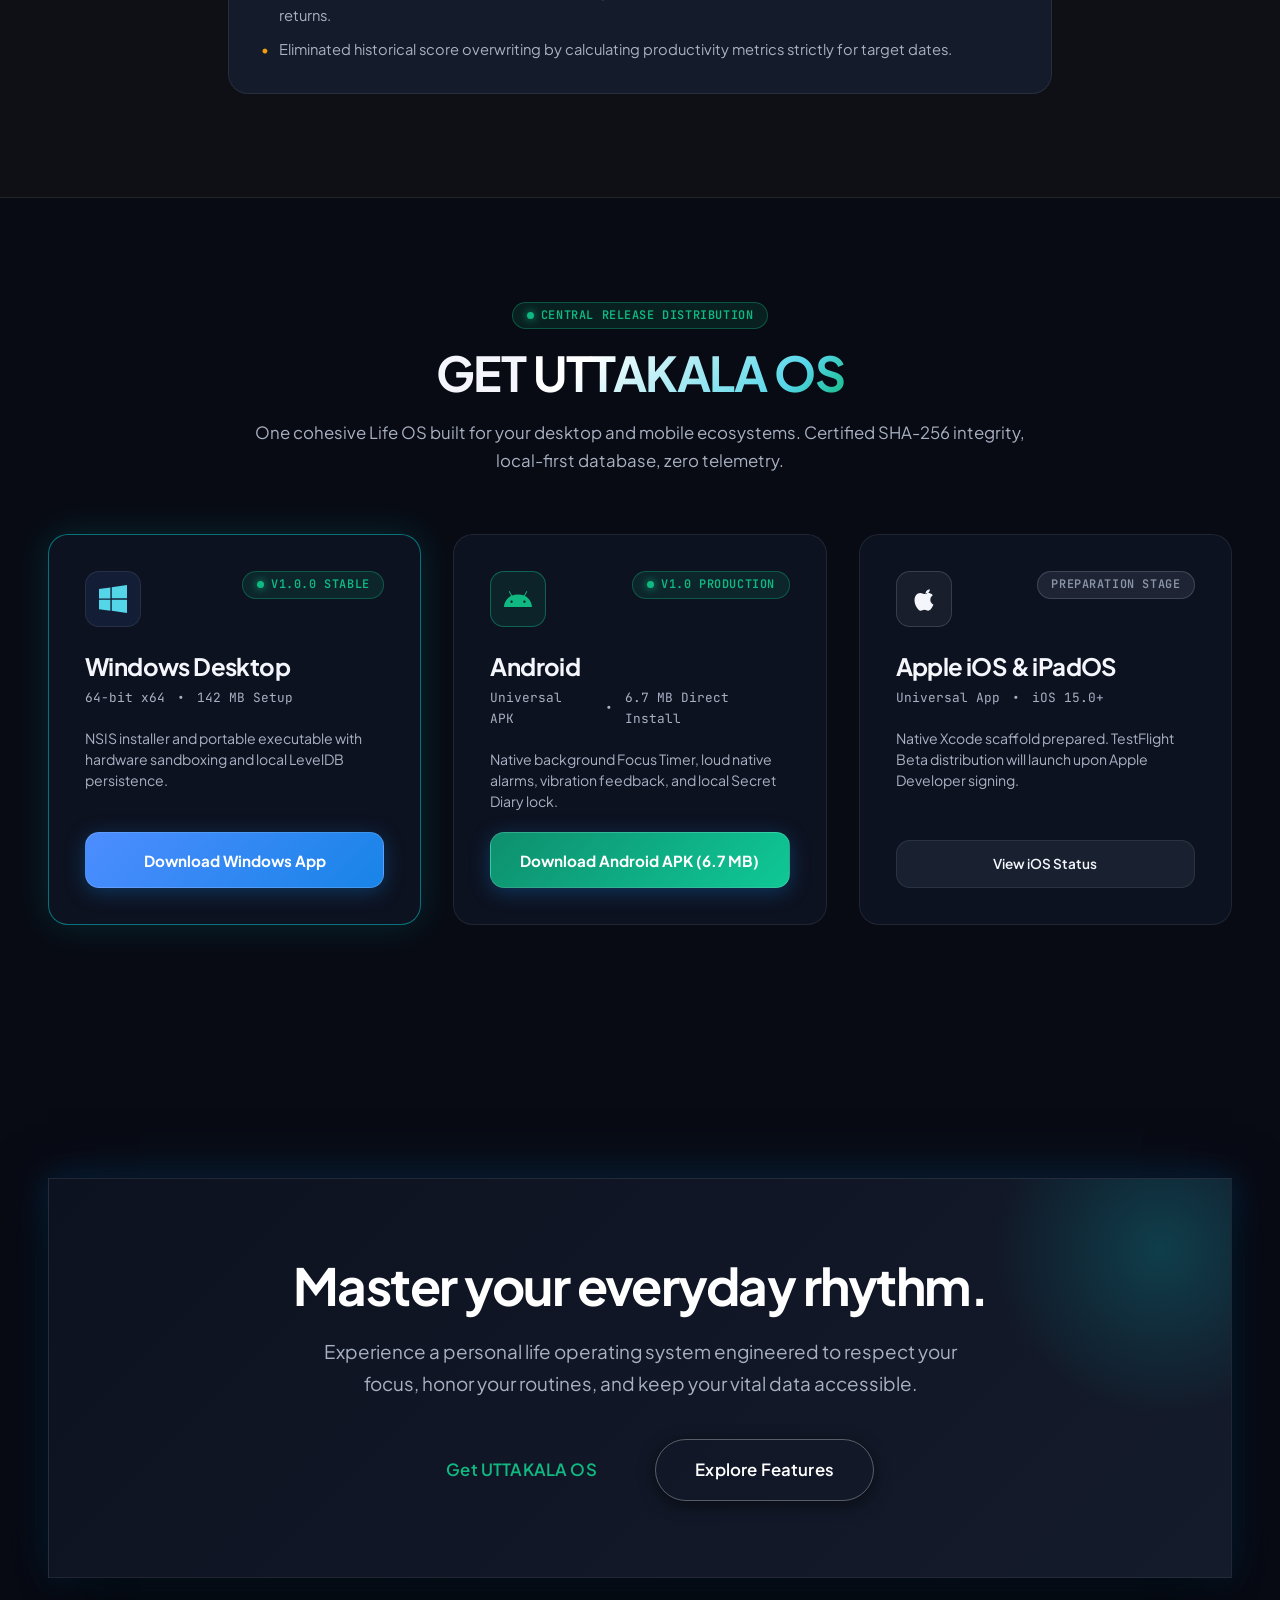
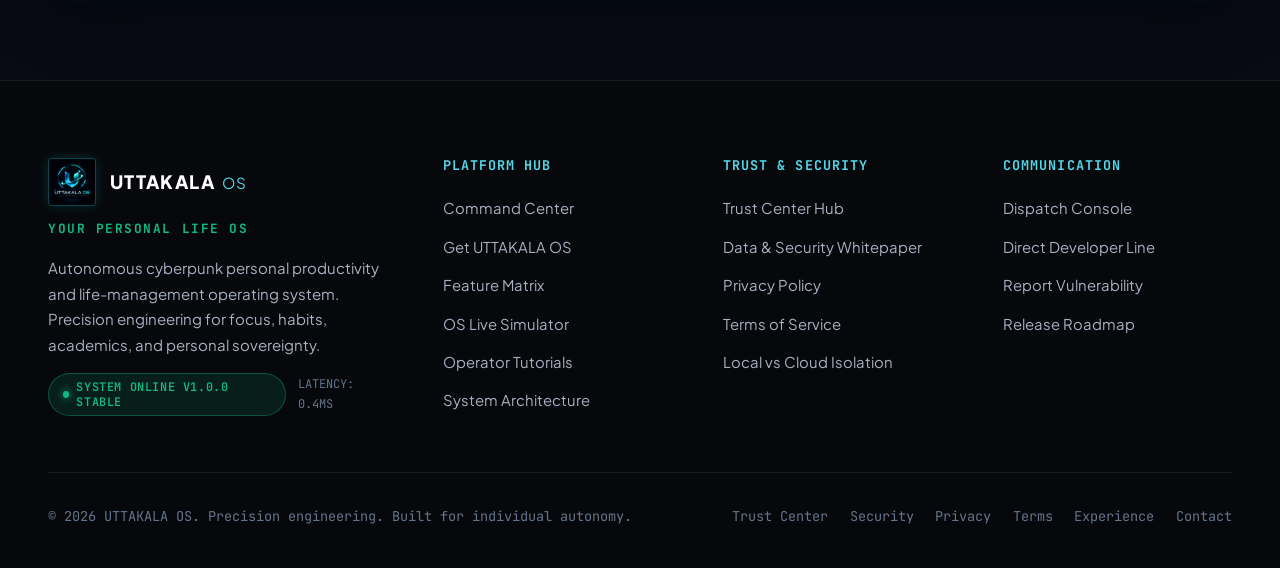
==== commit f59333d5: "fix: publish verified Android downloads and repair download links" ====
--- a/index.html
+++ b/index.html
@@ -940,7 +940,7 @@
               Native background Focus Timer, loud native alarms, vibration feedback, and local Secret Diary lock.
             </p>
             <div class="dl-actions">
-              <a href="./download.html#downloads" class="btn-download-primary" style="background: linear-gradient(135deg, #0e8f6e, #0fc896);">Download Android APK</a>
+              <a href="./assets/downloads/UTTAKALA-OS-v1.0.apk" class="btn-download-primary" style="background: linear-gradient(135deg, #0e8f6e, #0fc896);" download="UTTAKALA-OS-v1.0.apk">Download Android APK (6.7 MB)</a>
             </div>
           </div>
 
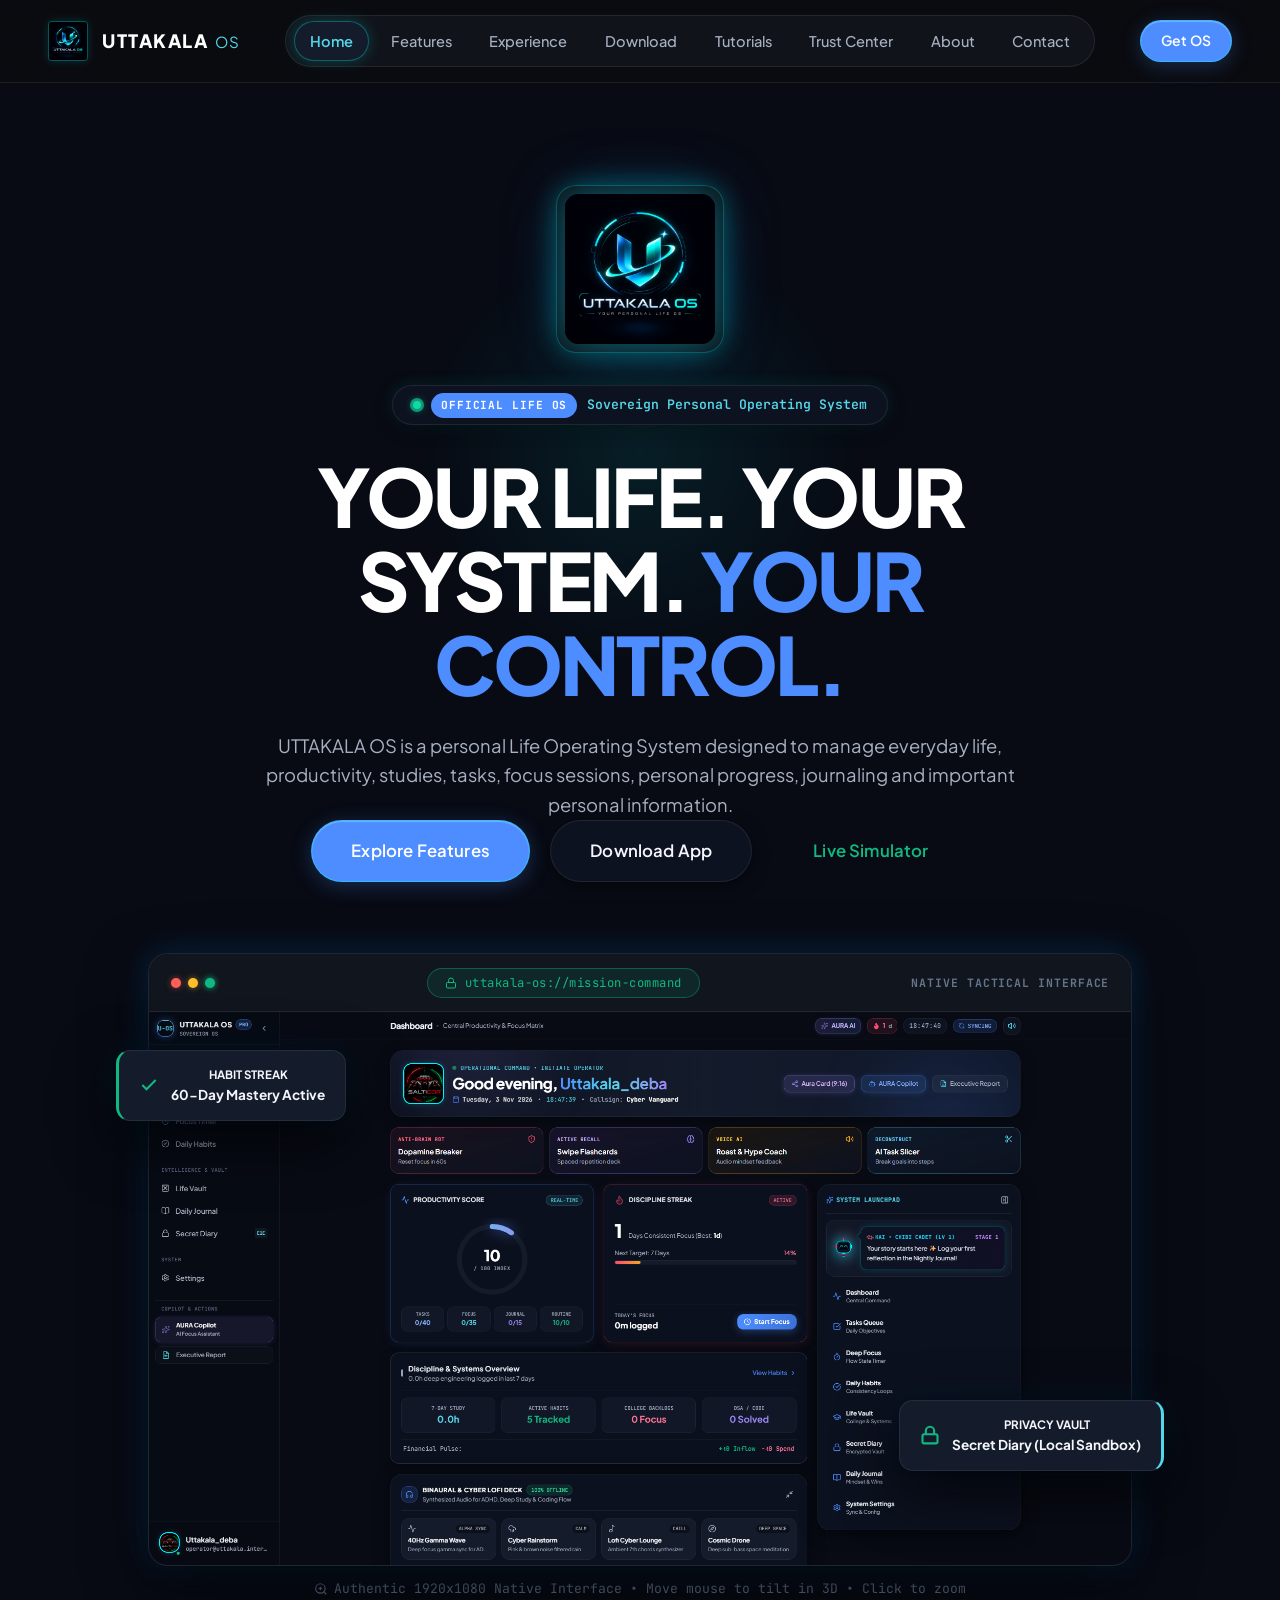
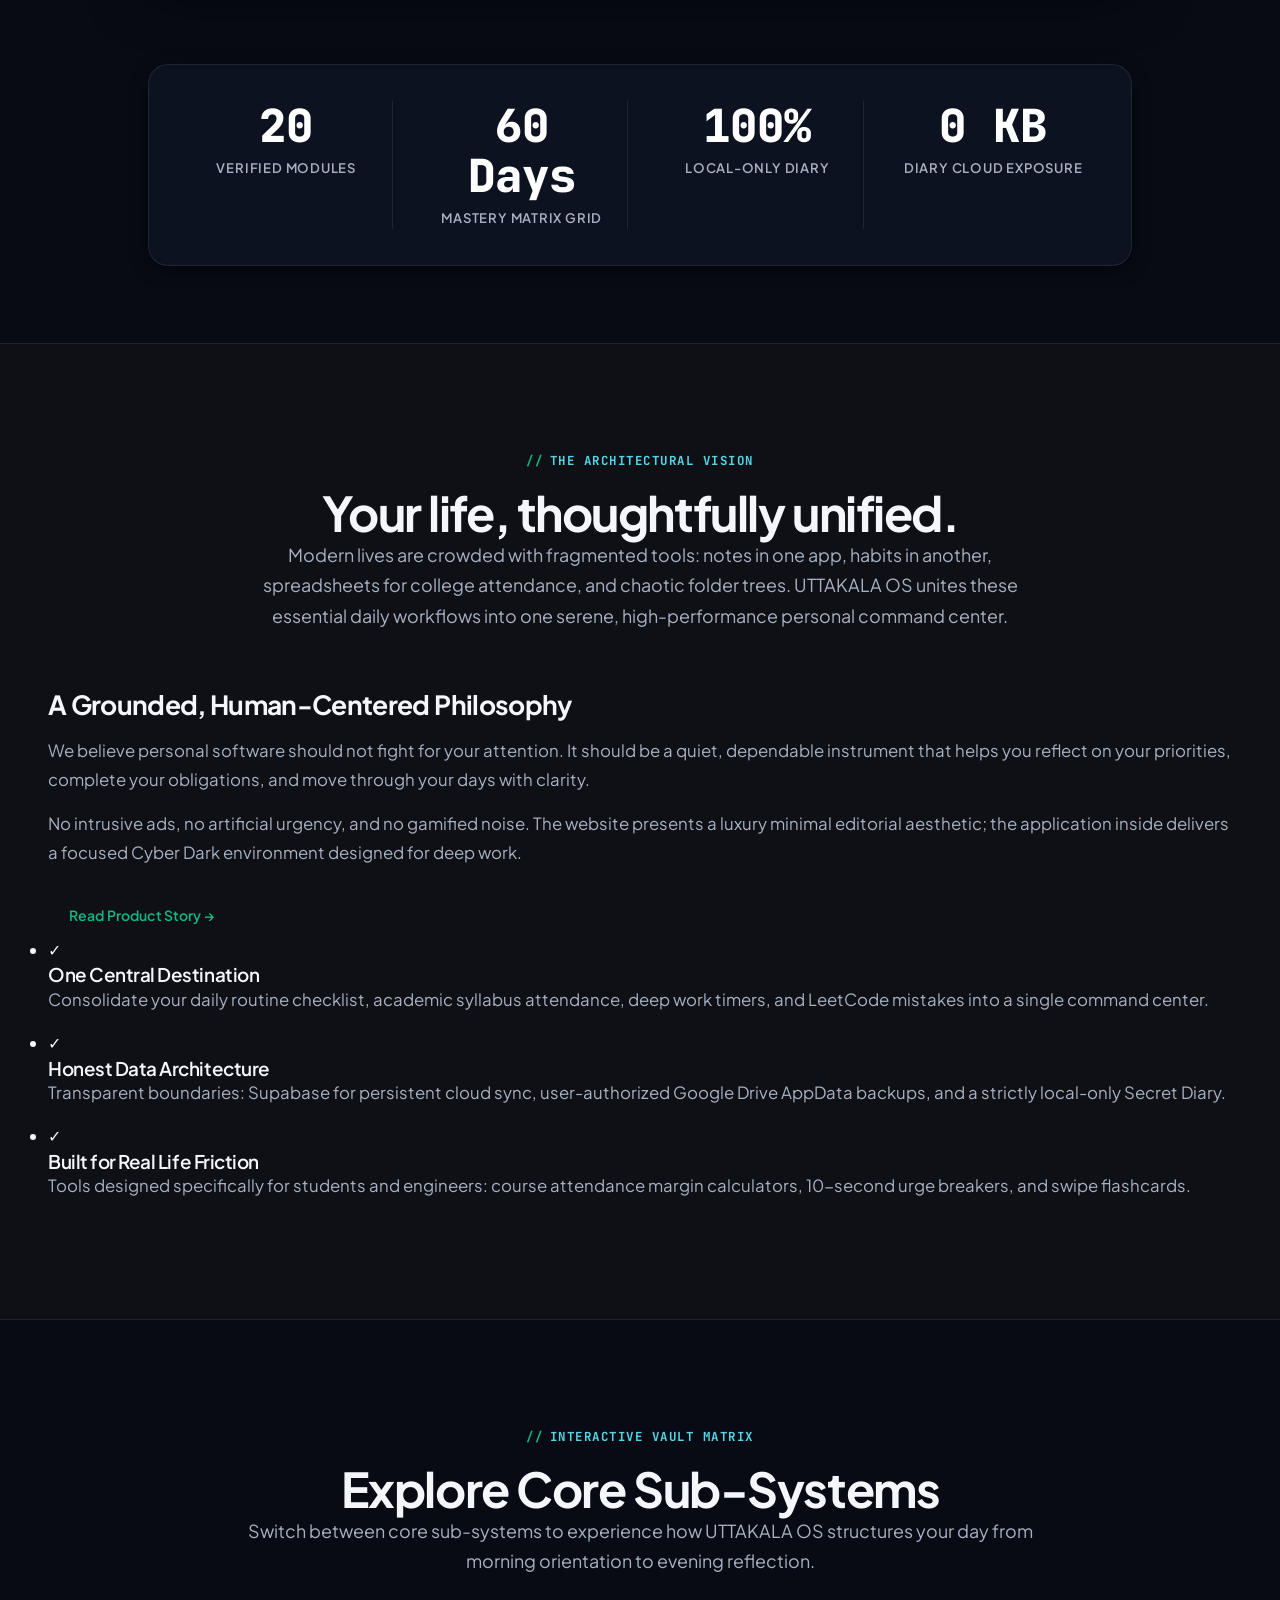
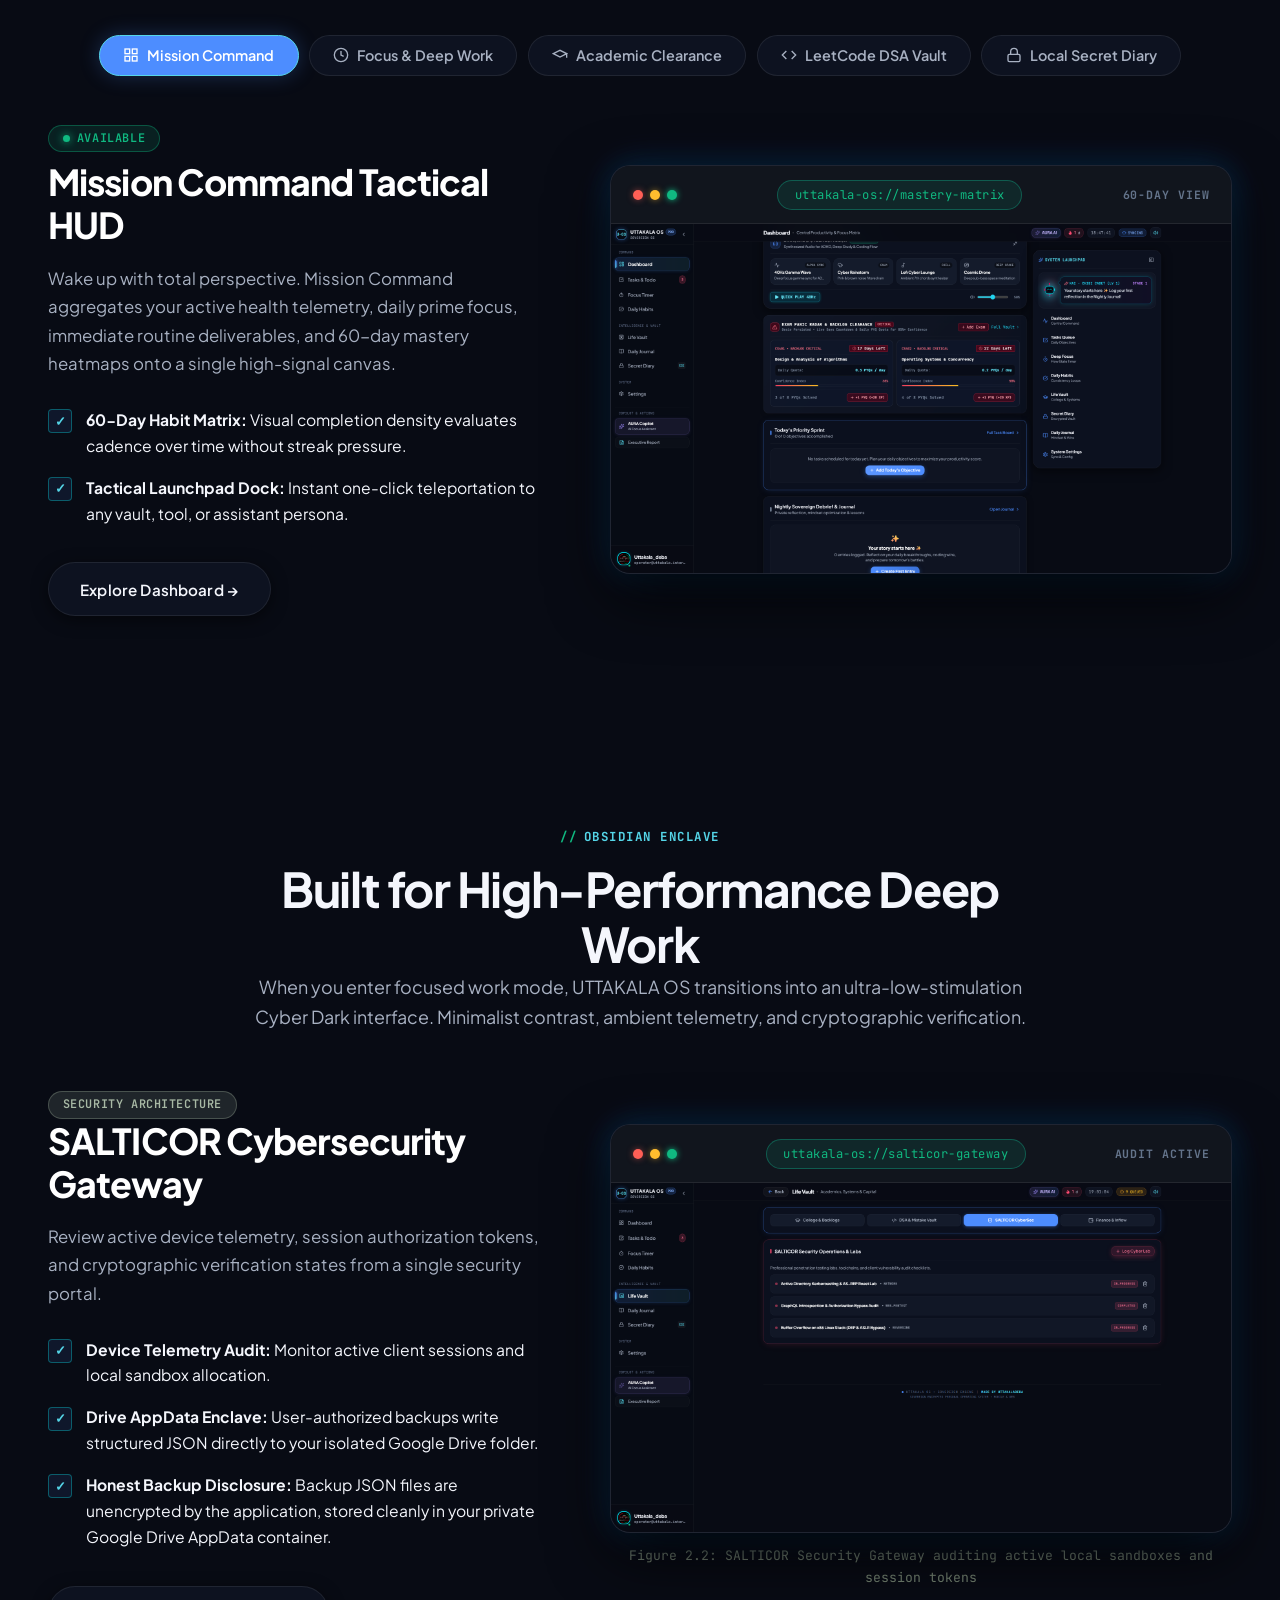
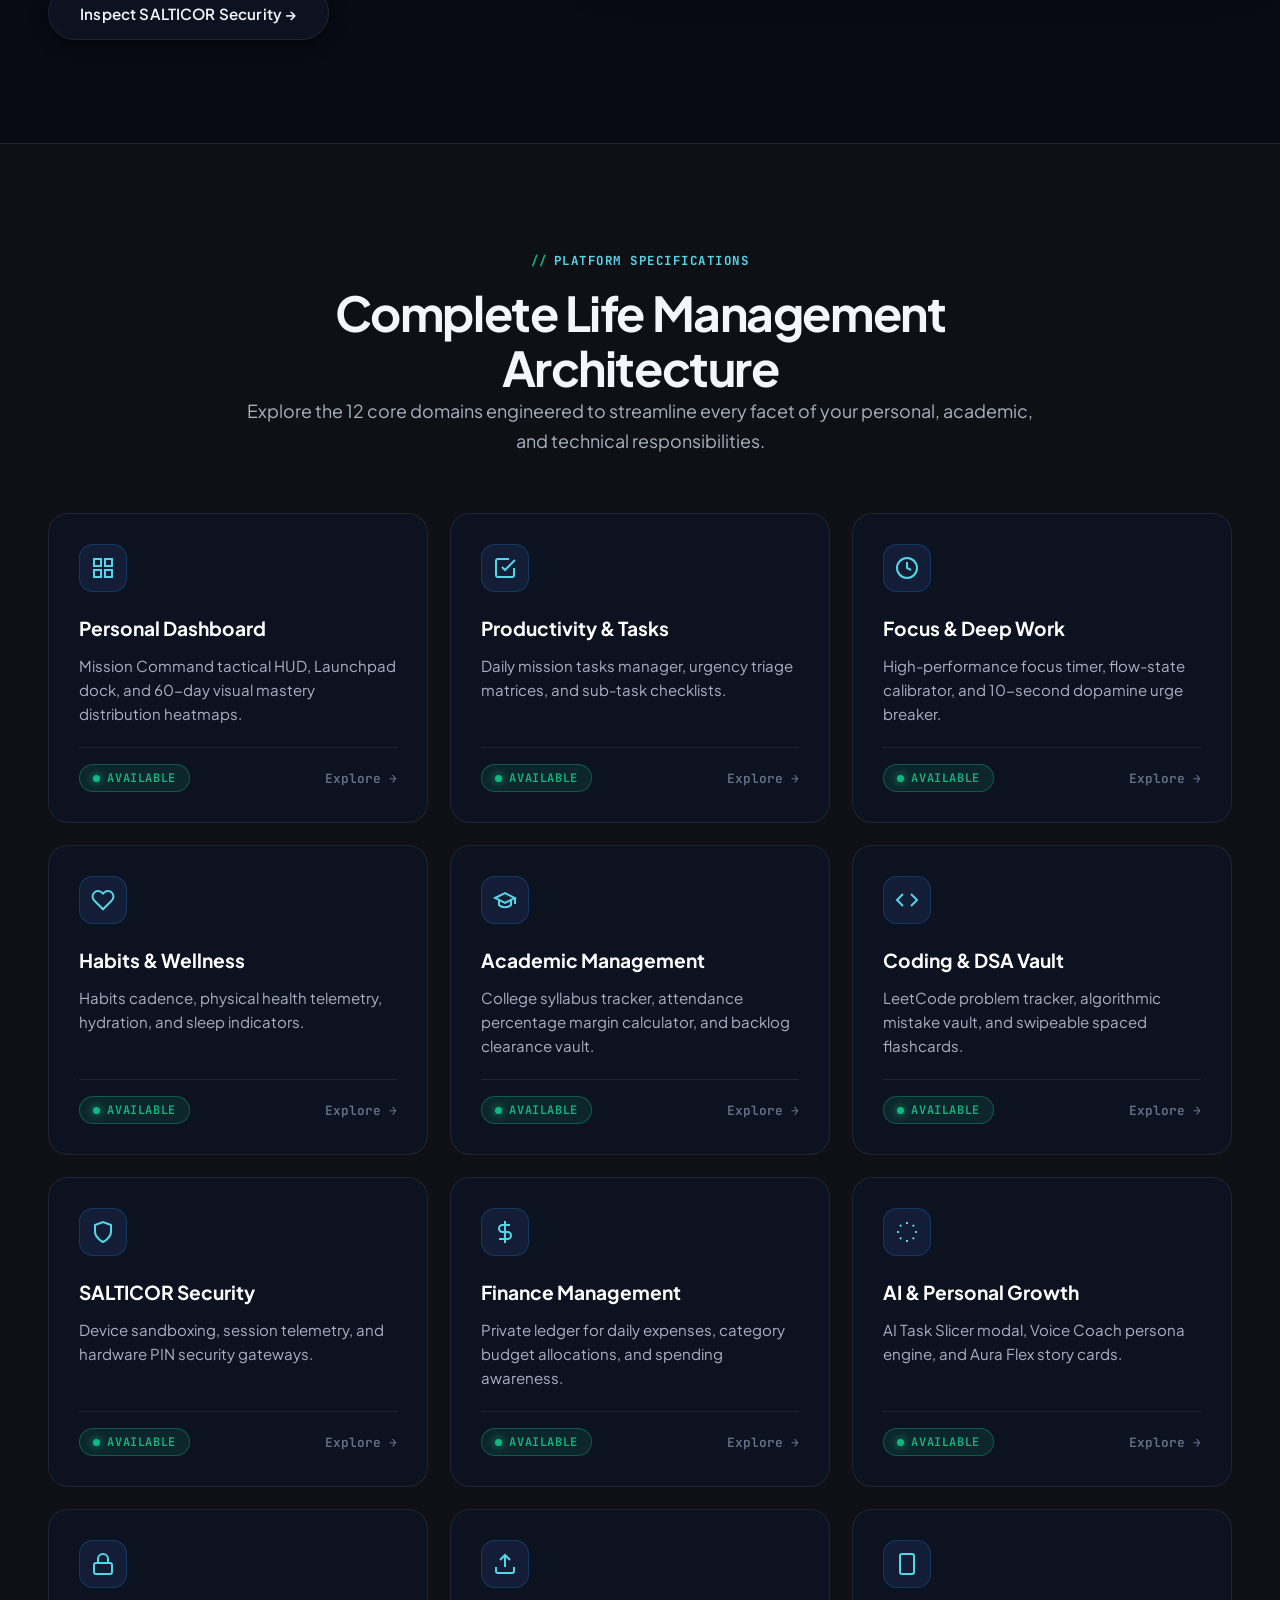
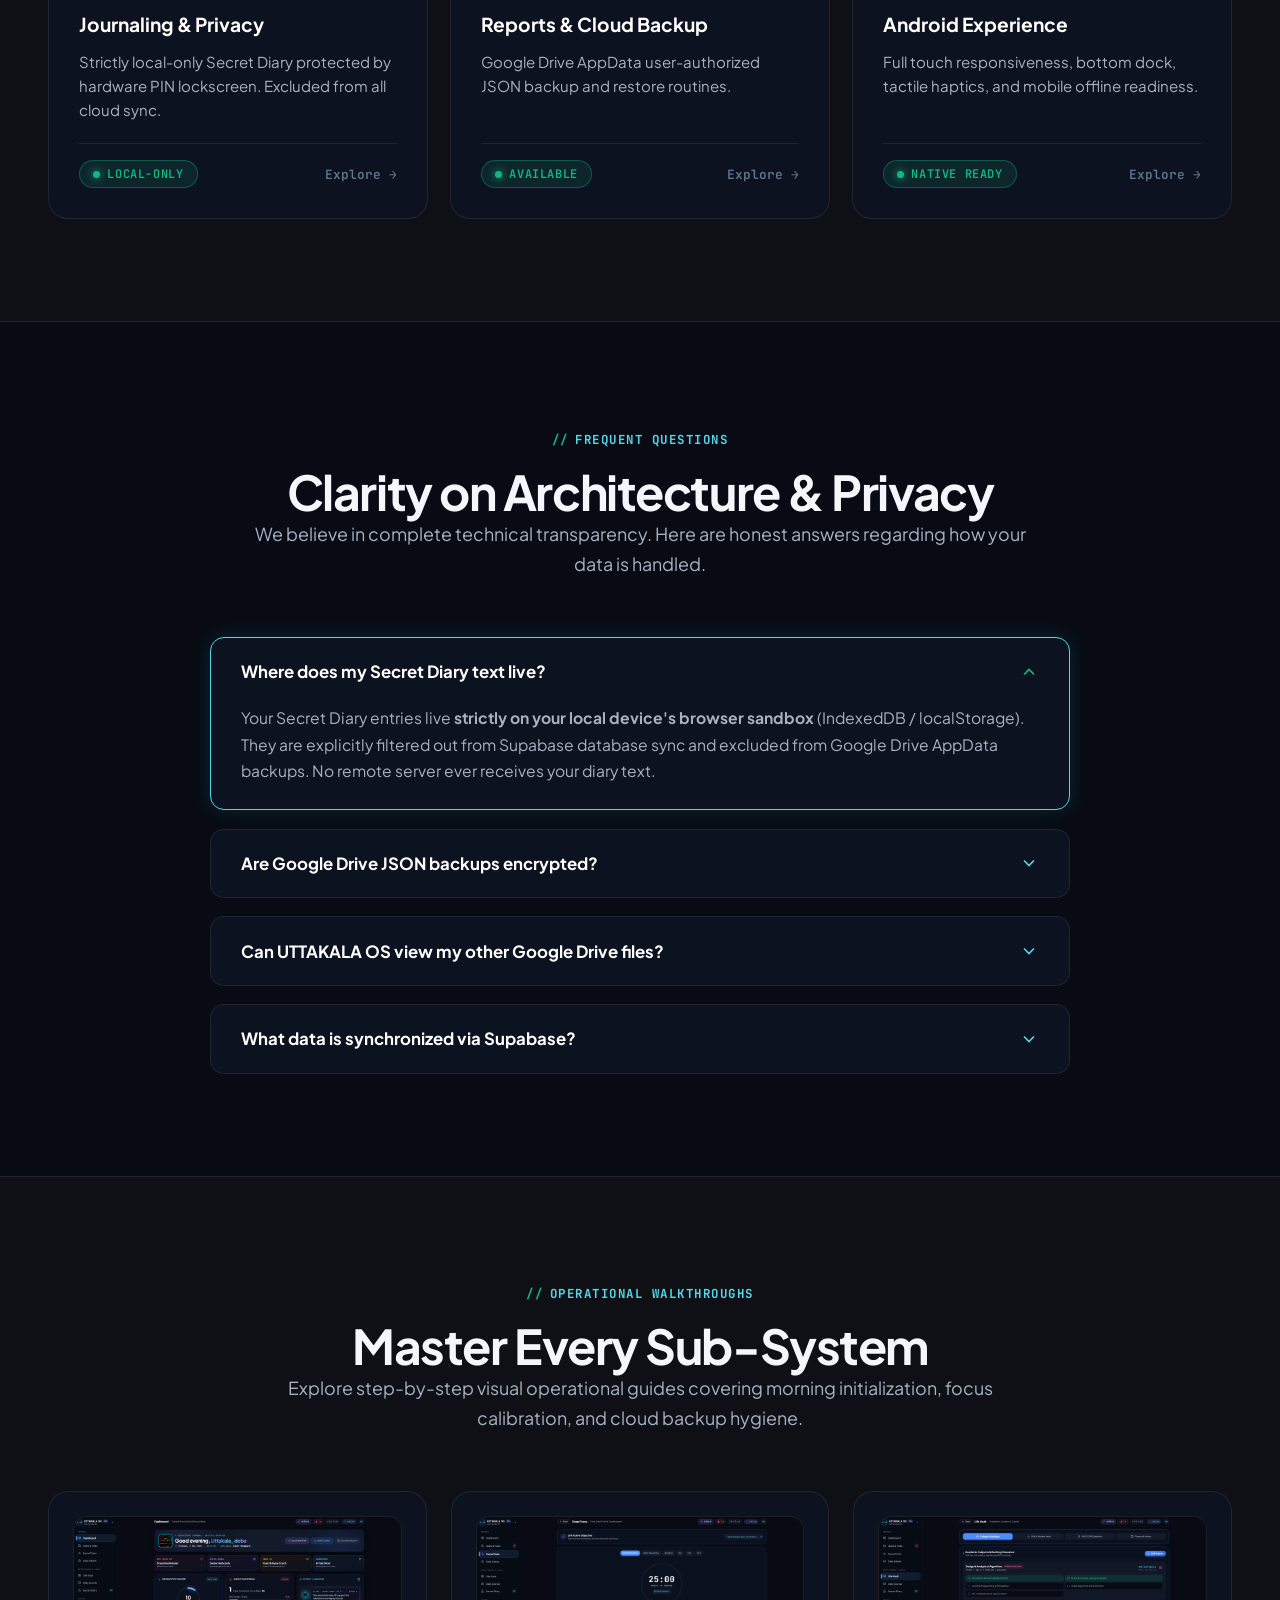
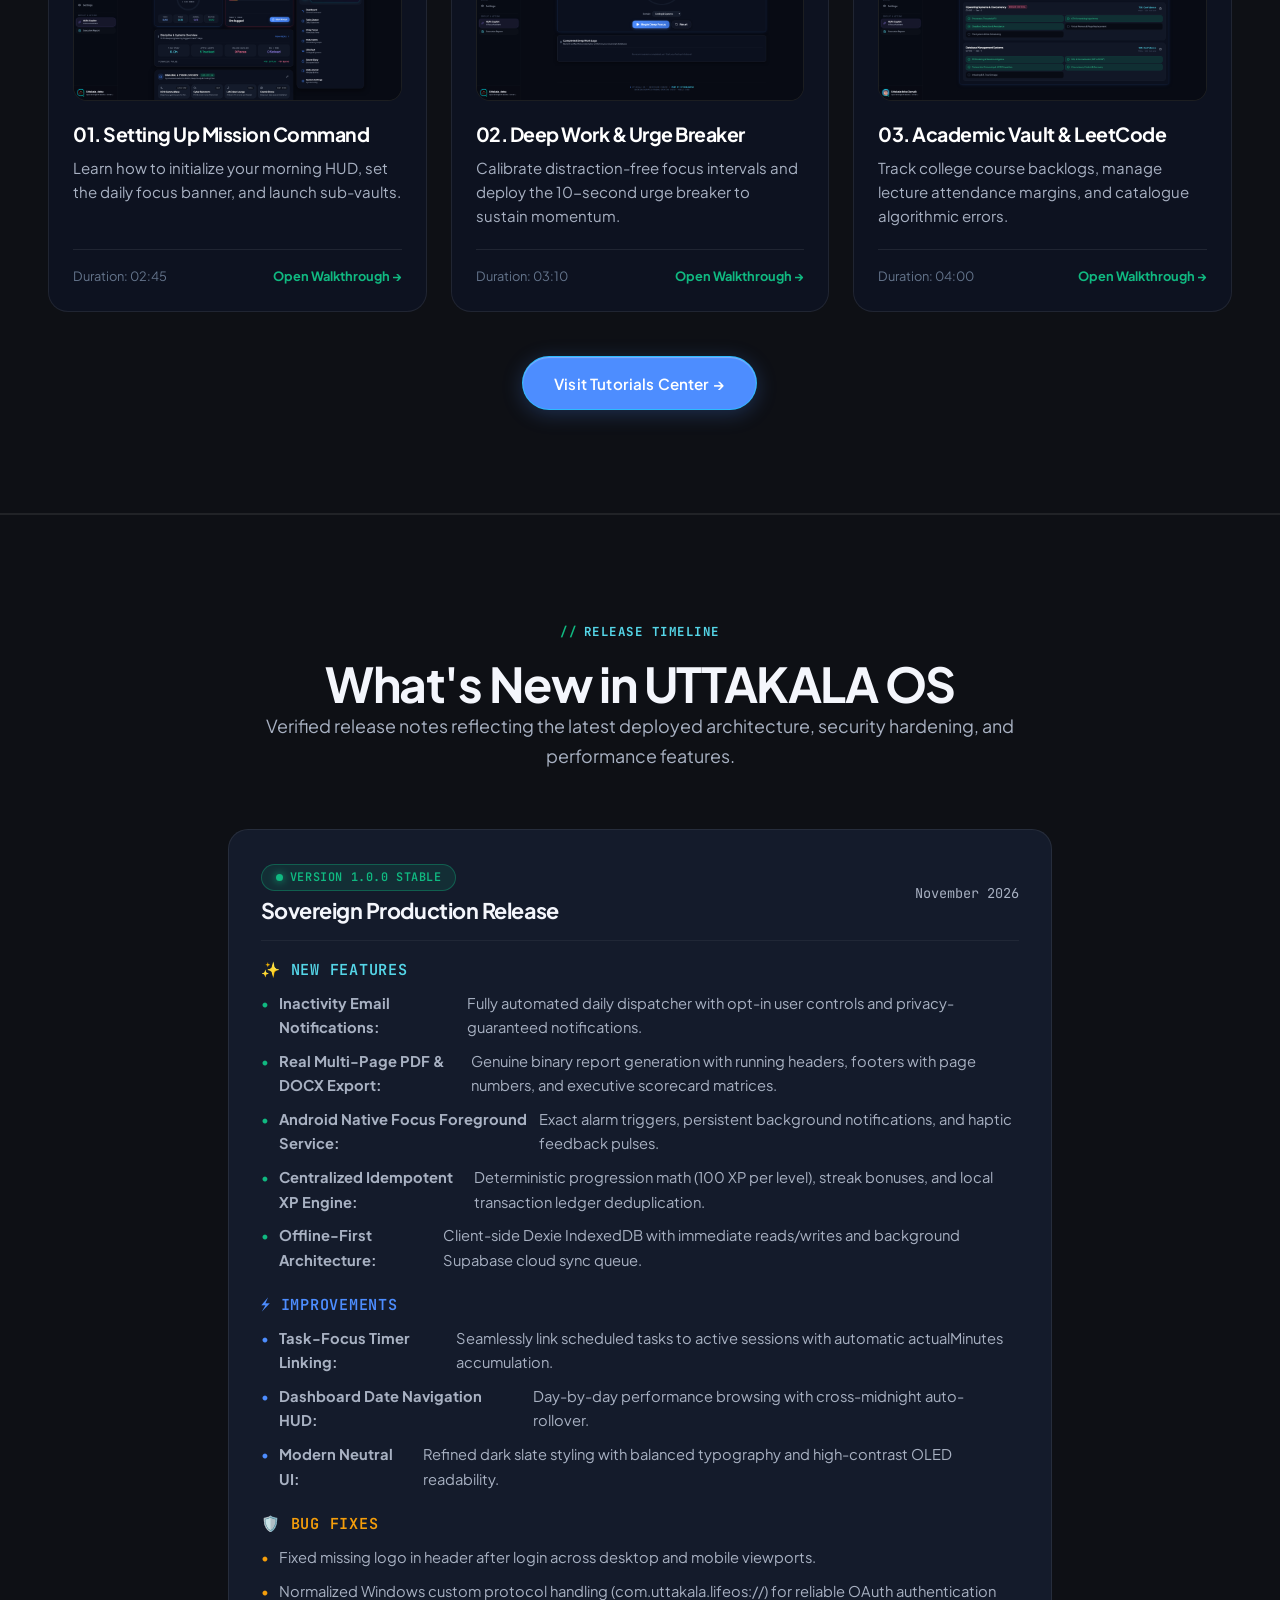
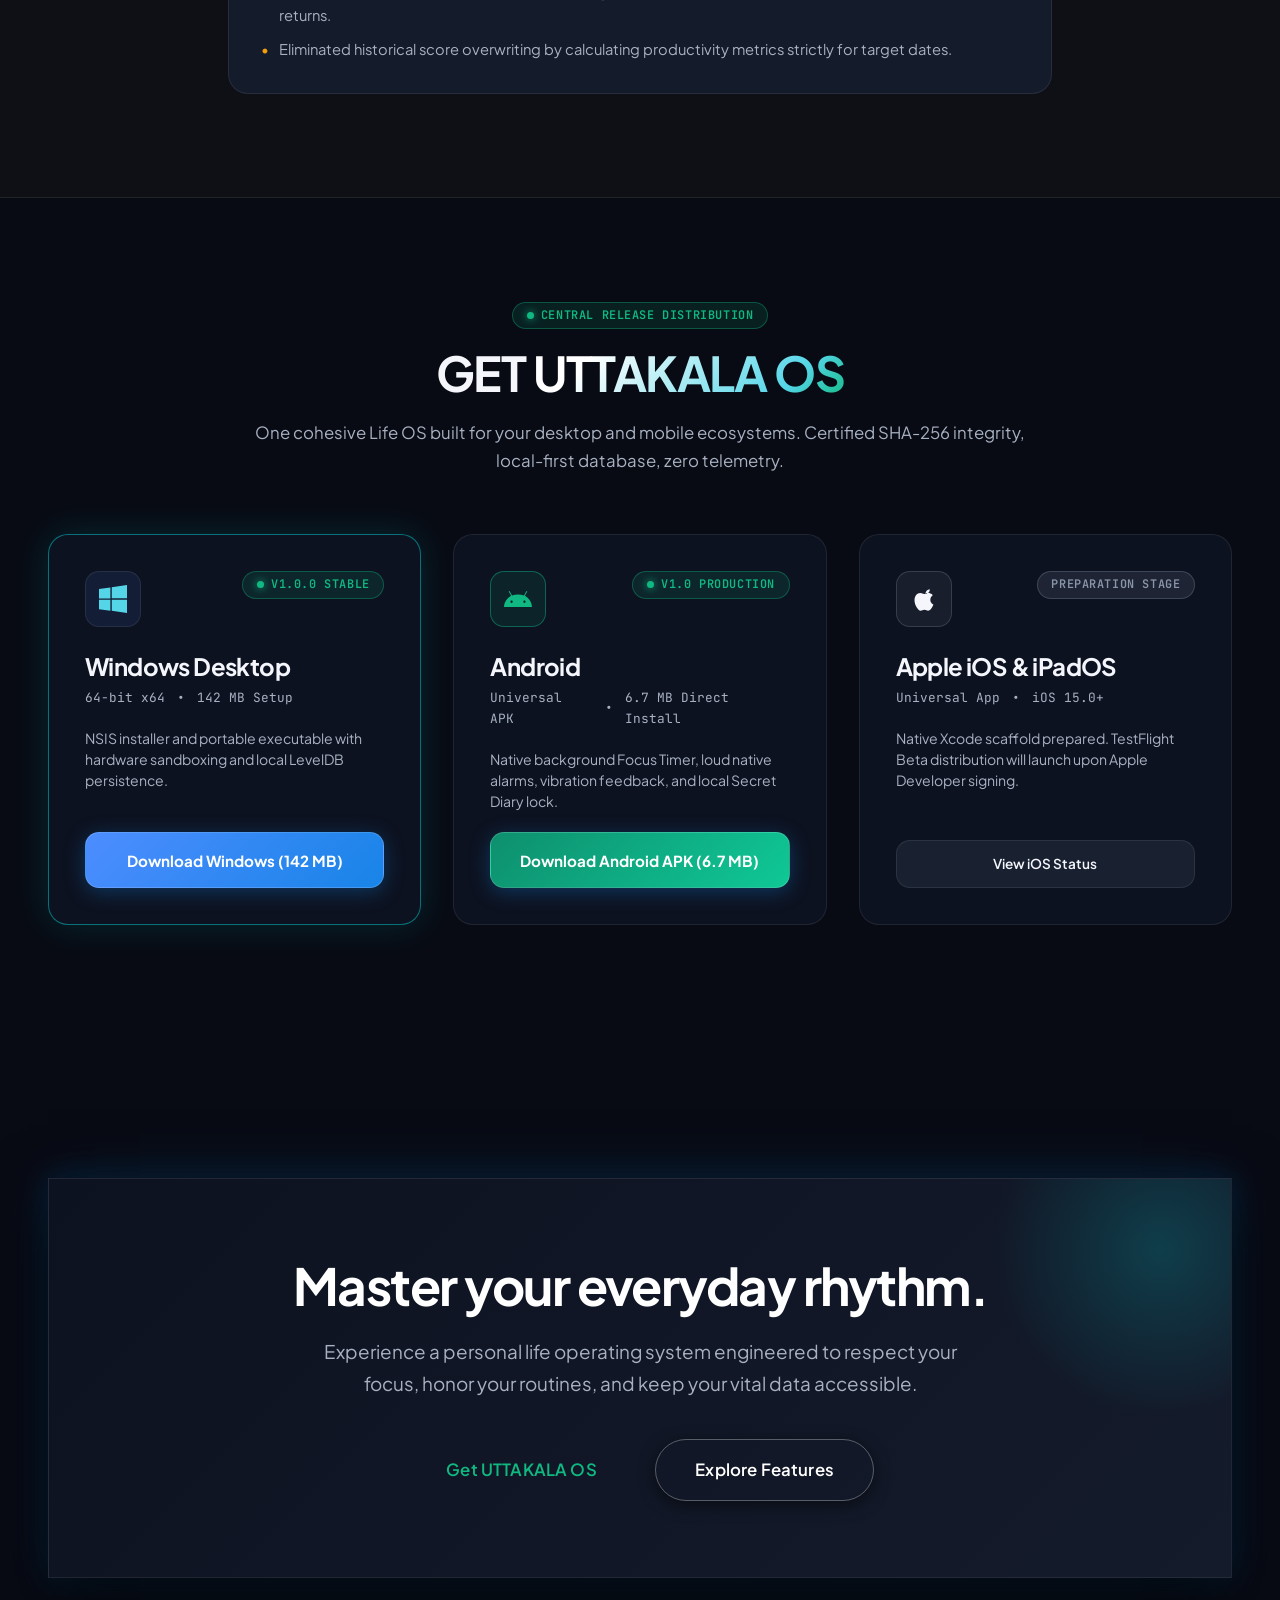
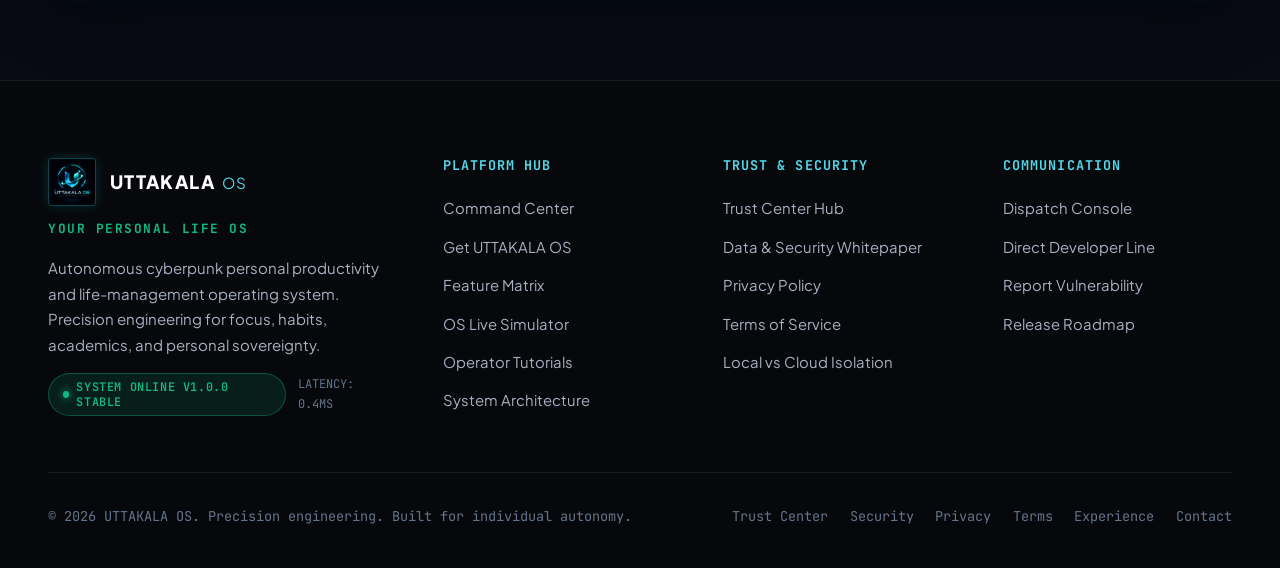
==== commit 0e0bb3ef: "feat: enable Windows installer downloads" ====
--- a/index.html
+++ b/index.html
@@ -920,7 +920,7 @@
               NSIS installer and portable executable with hardware sandboxing and local LevelDB persistence.
             </p>
             <div class="dl-actions">
-              <a href="./download.html#downloads" class="btn-download-primary">Download Windows App</a>
+              <a href="https://github.com/uttakaladebagarnaik/uttakalaos-website/releases/download/v1.0.0/UTTAKALA.OS-Setup-1.0.0.exe" class="btn-download-primary" download="UTTAKALA.OS-Setup-1.0.0.exe">Download Windows (142 MB)</a>
             </div>
           </div>
 
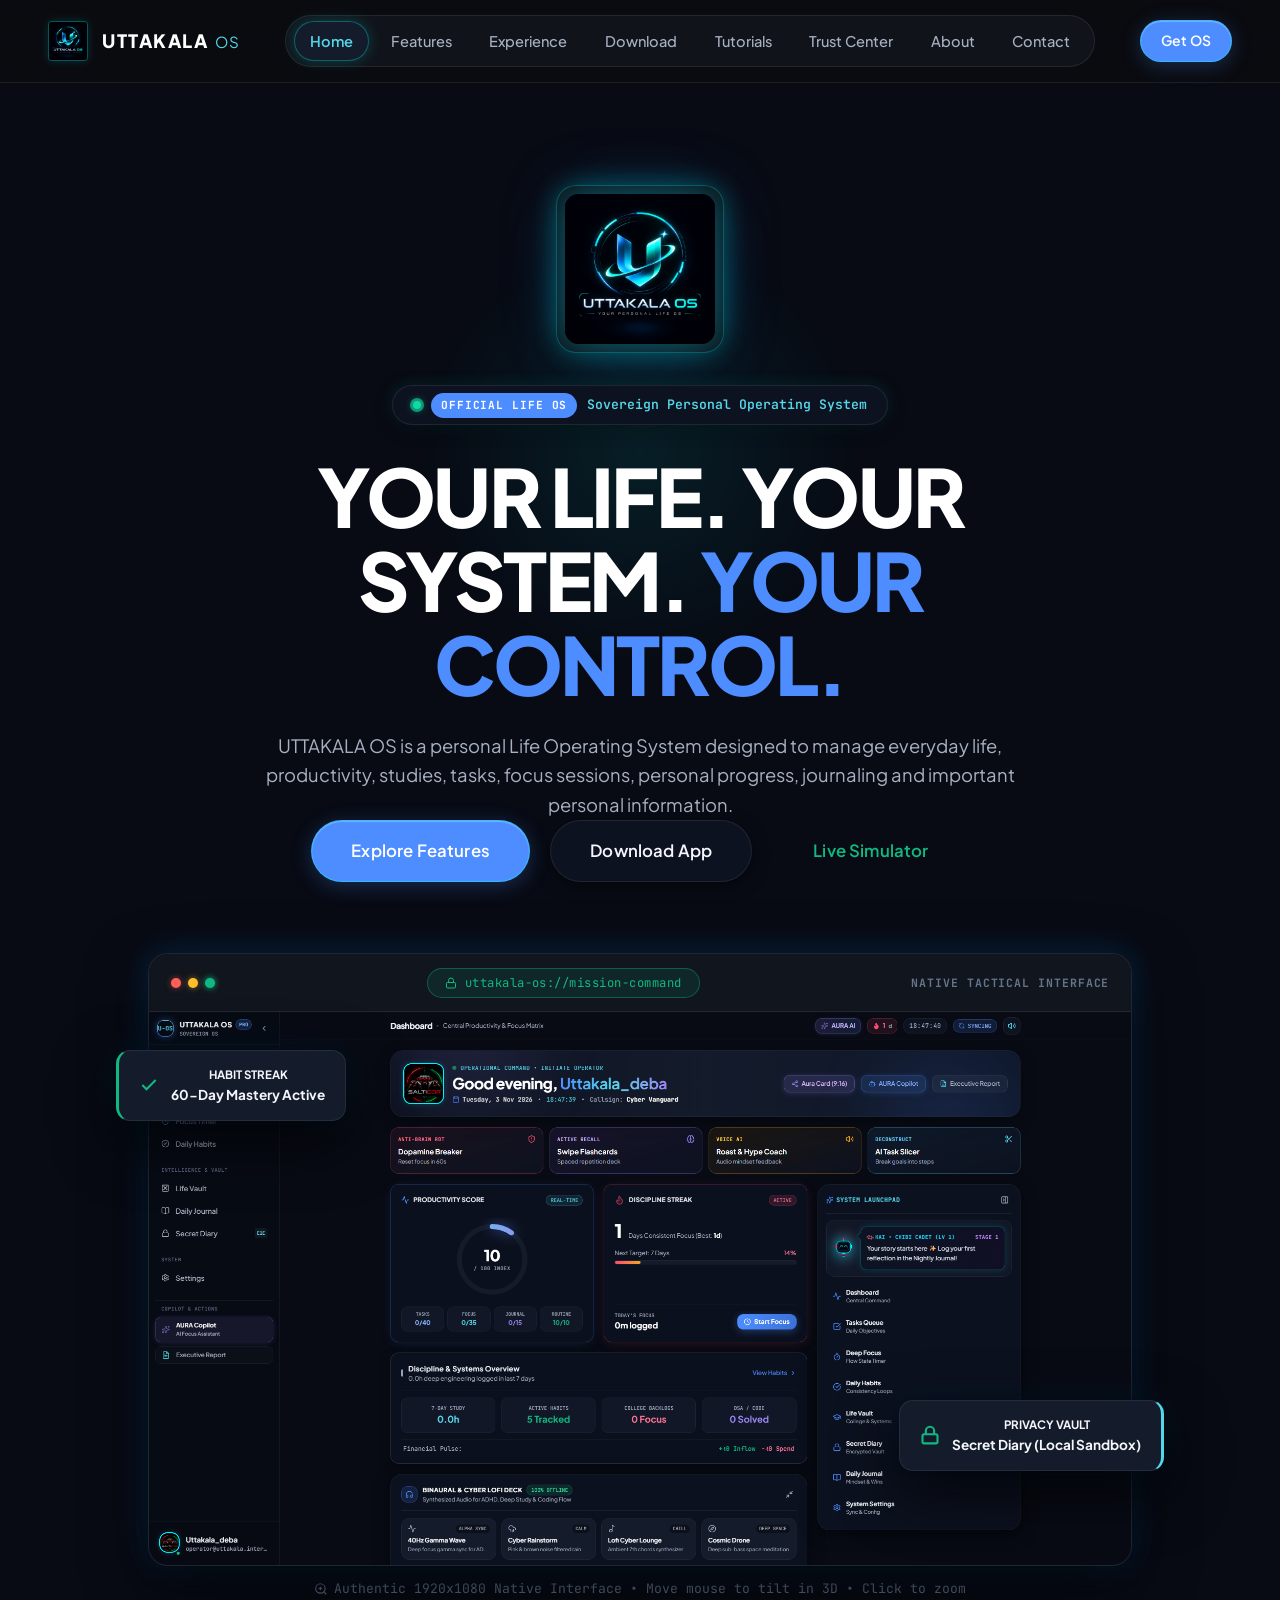
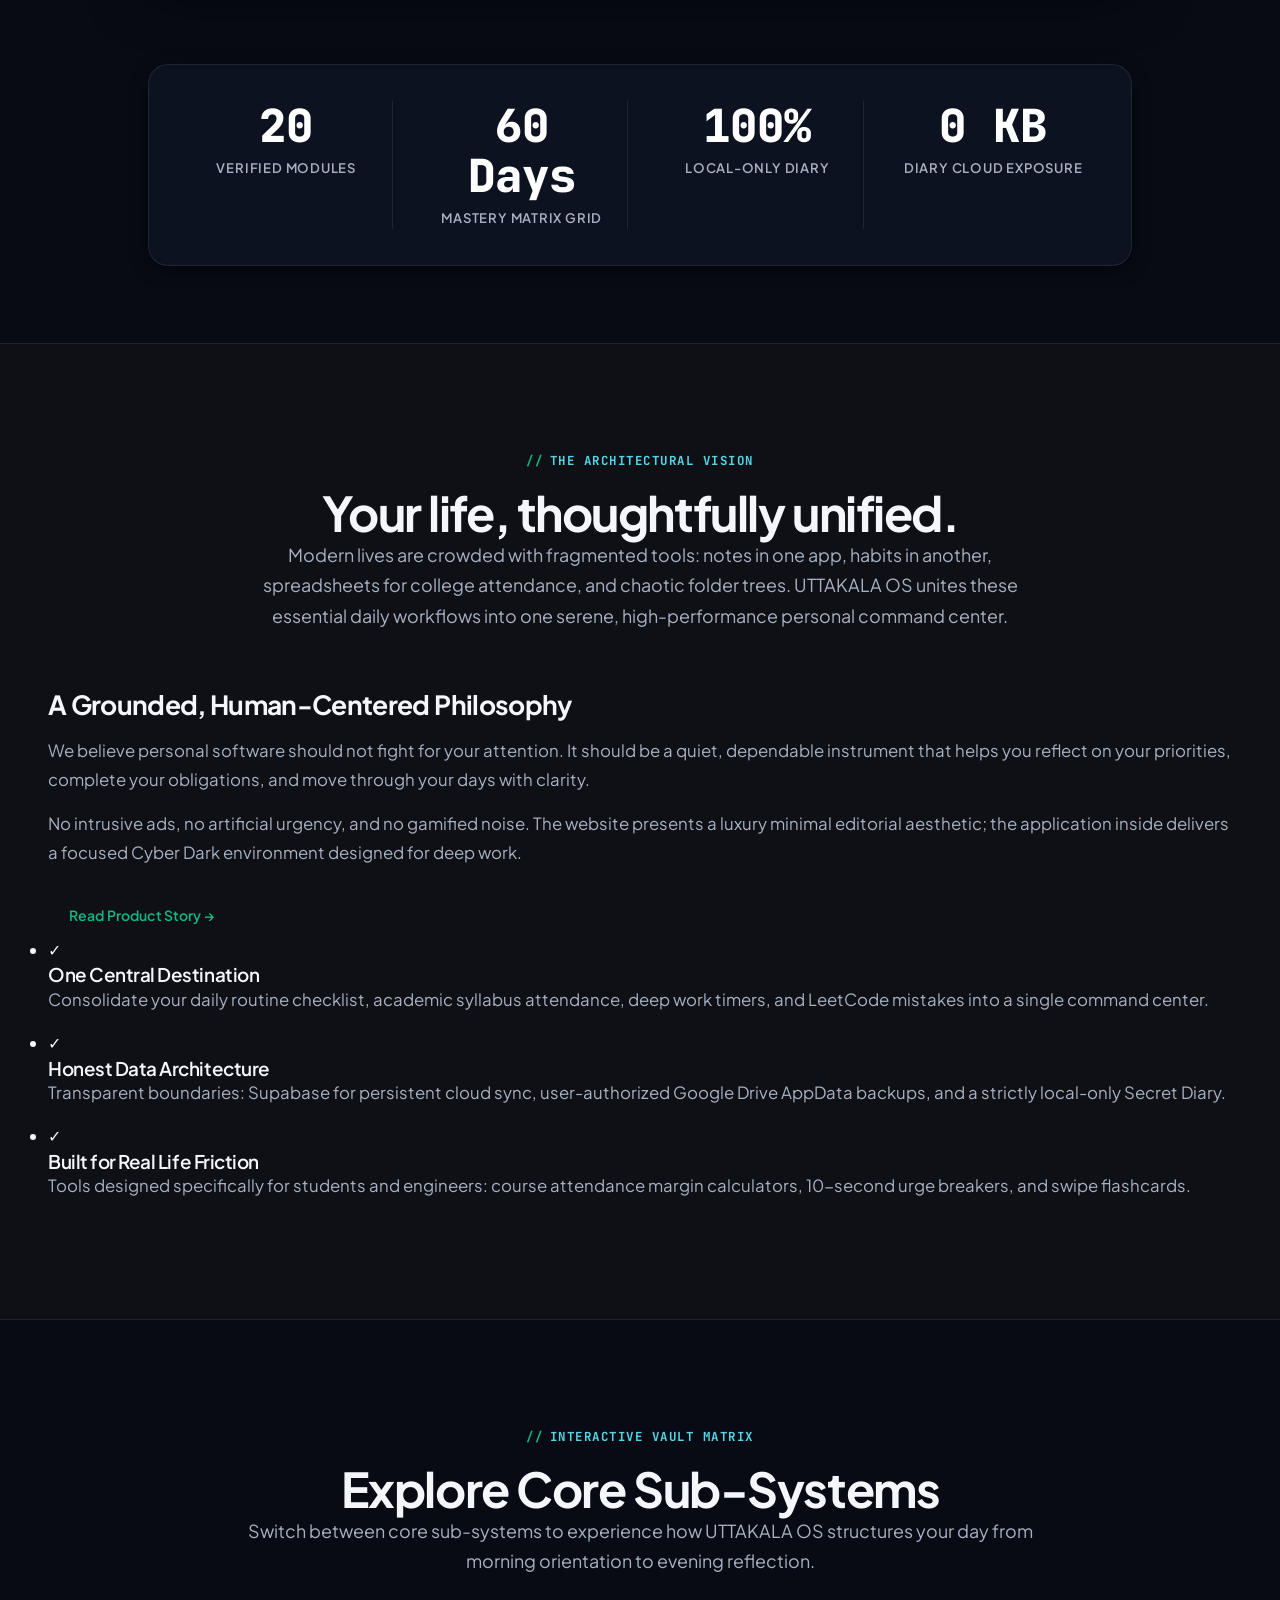
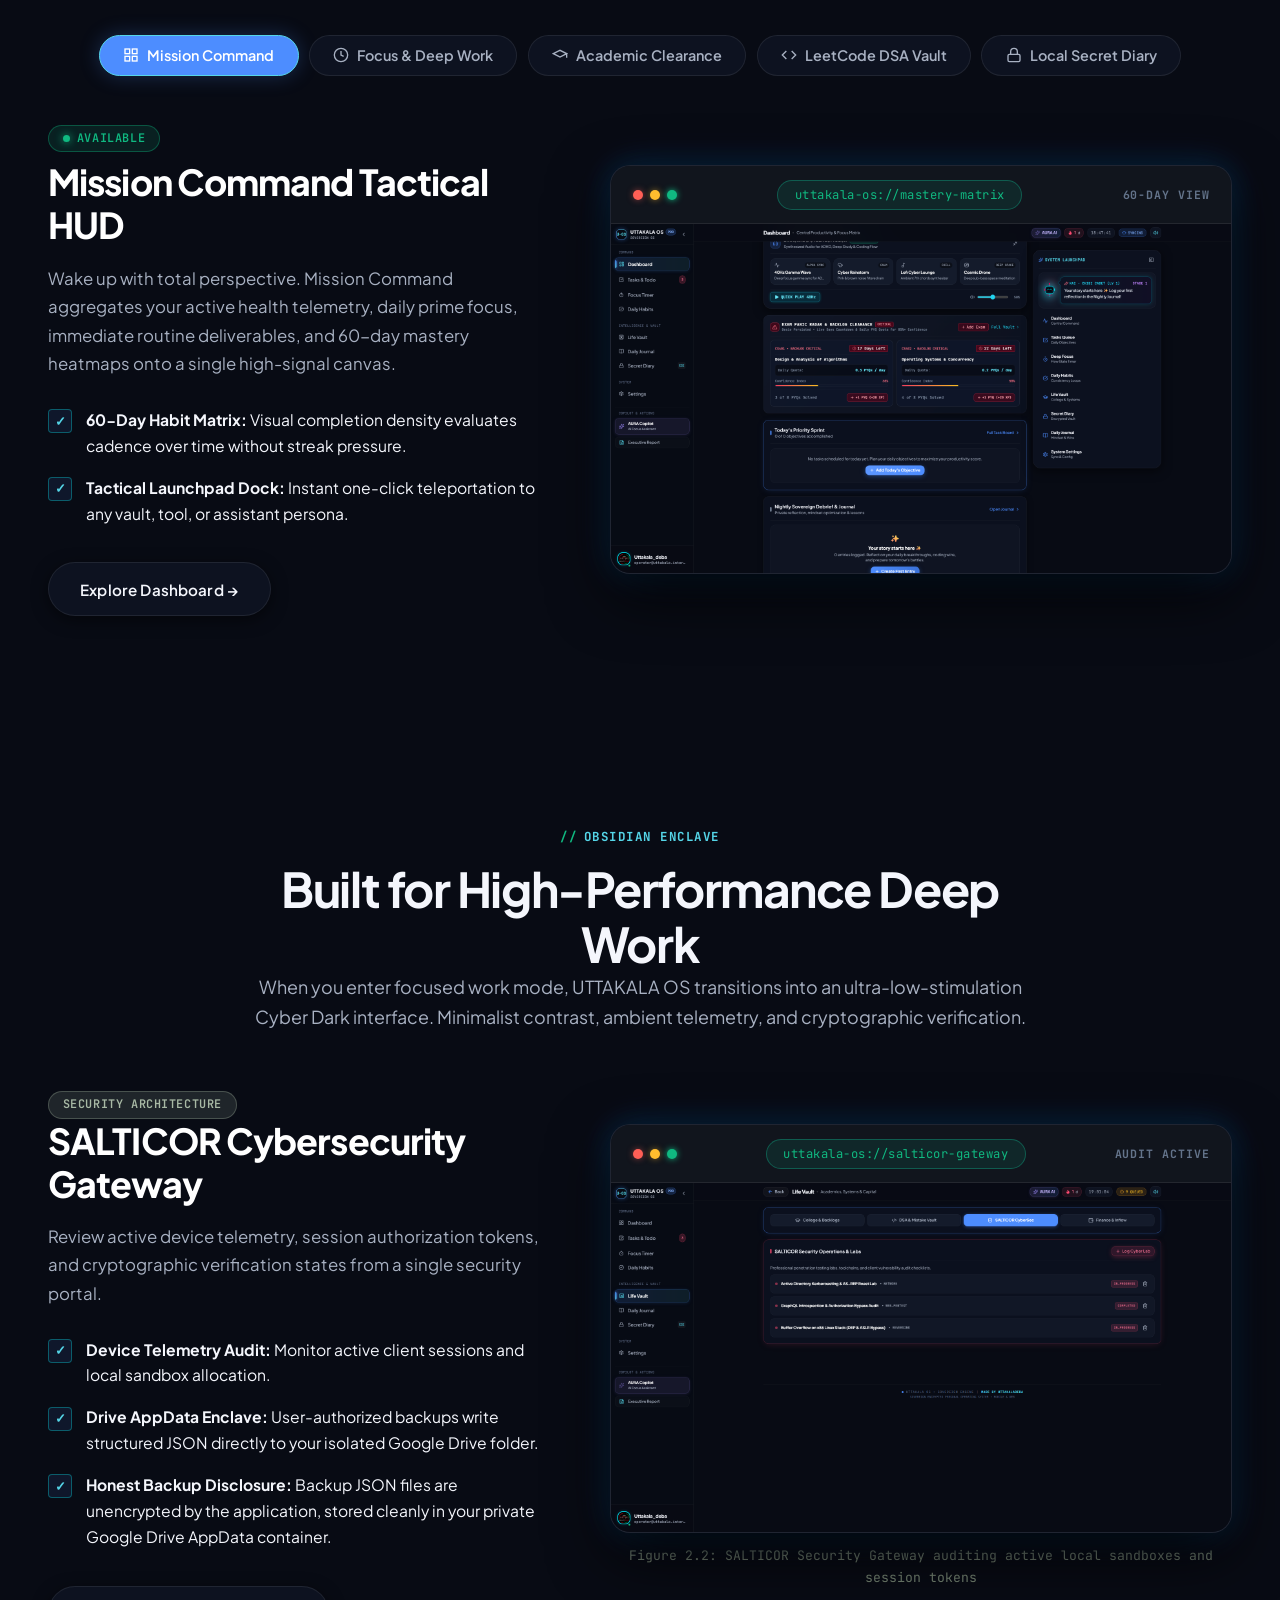
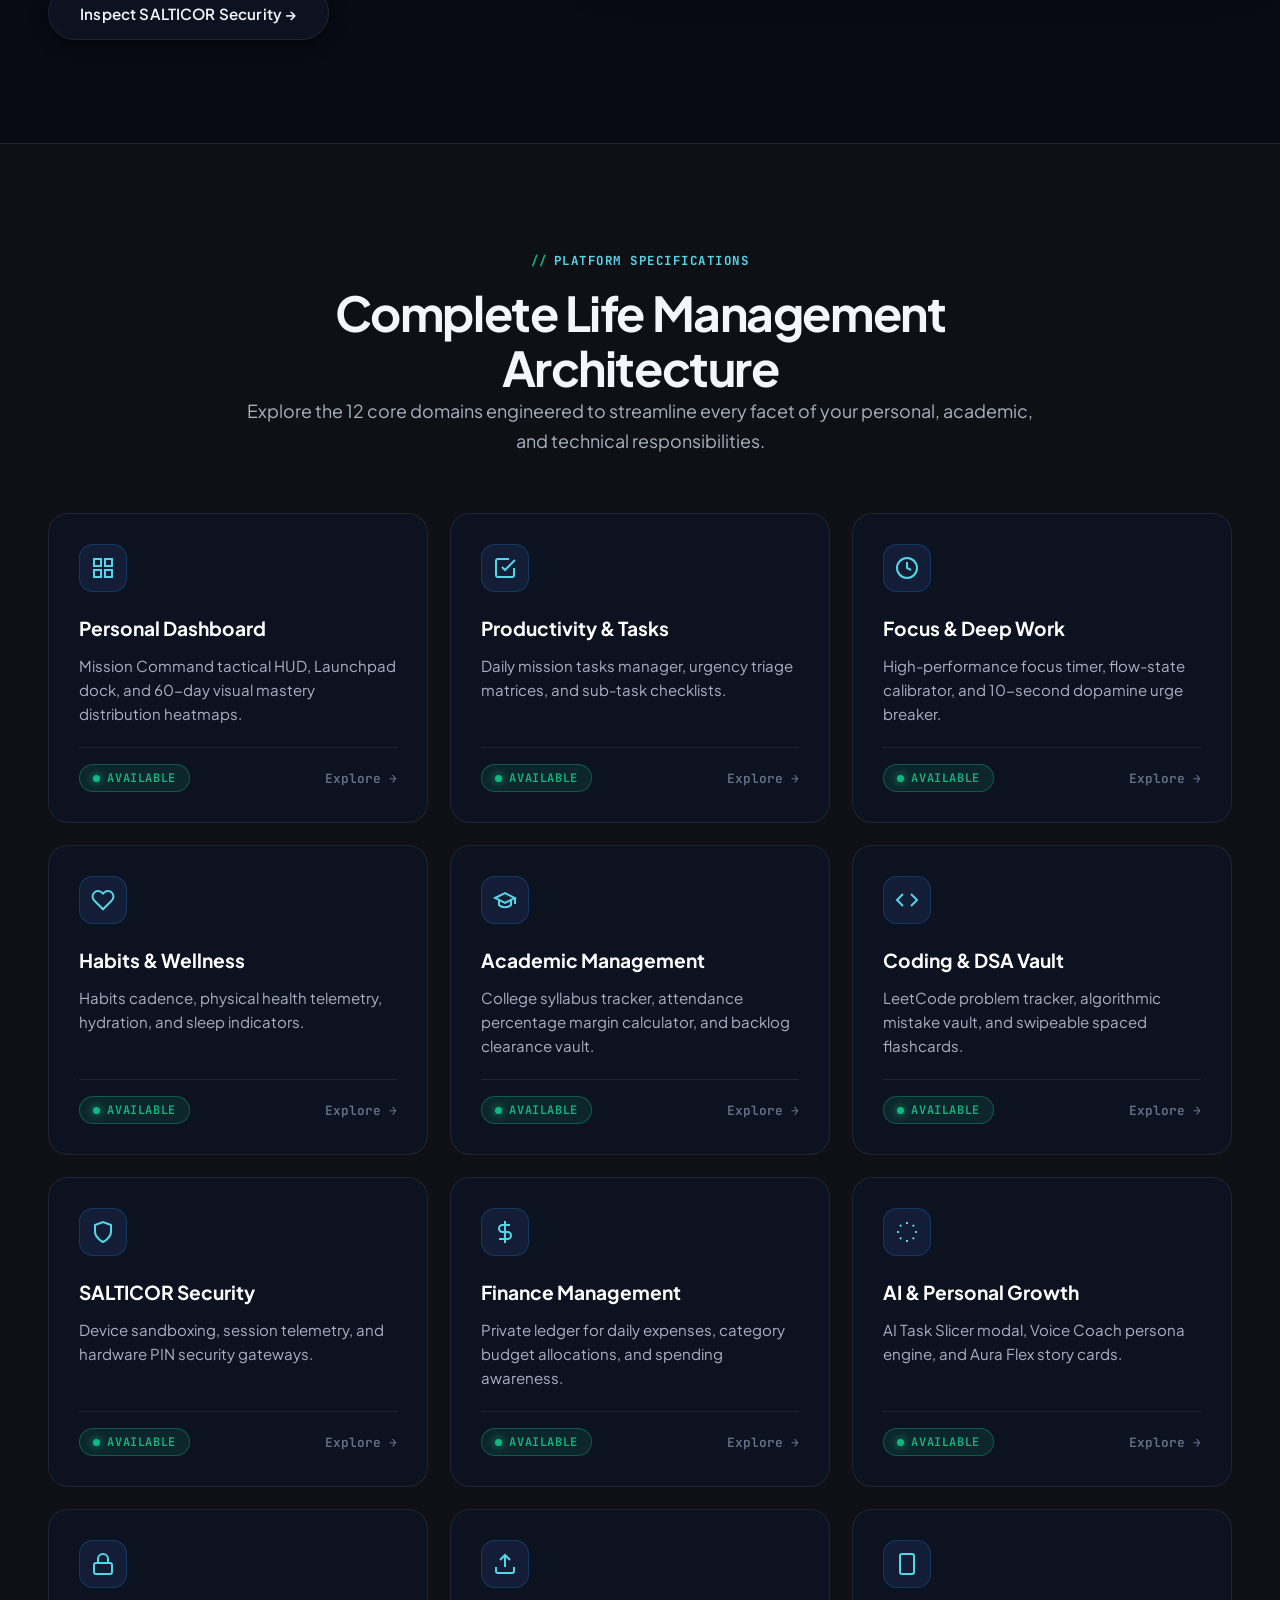
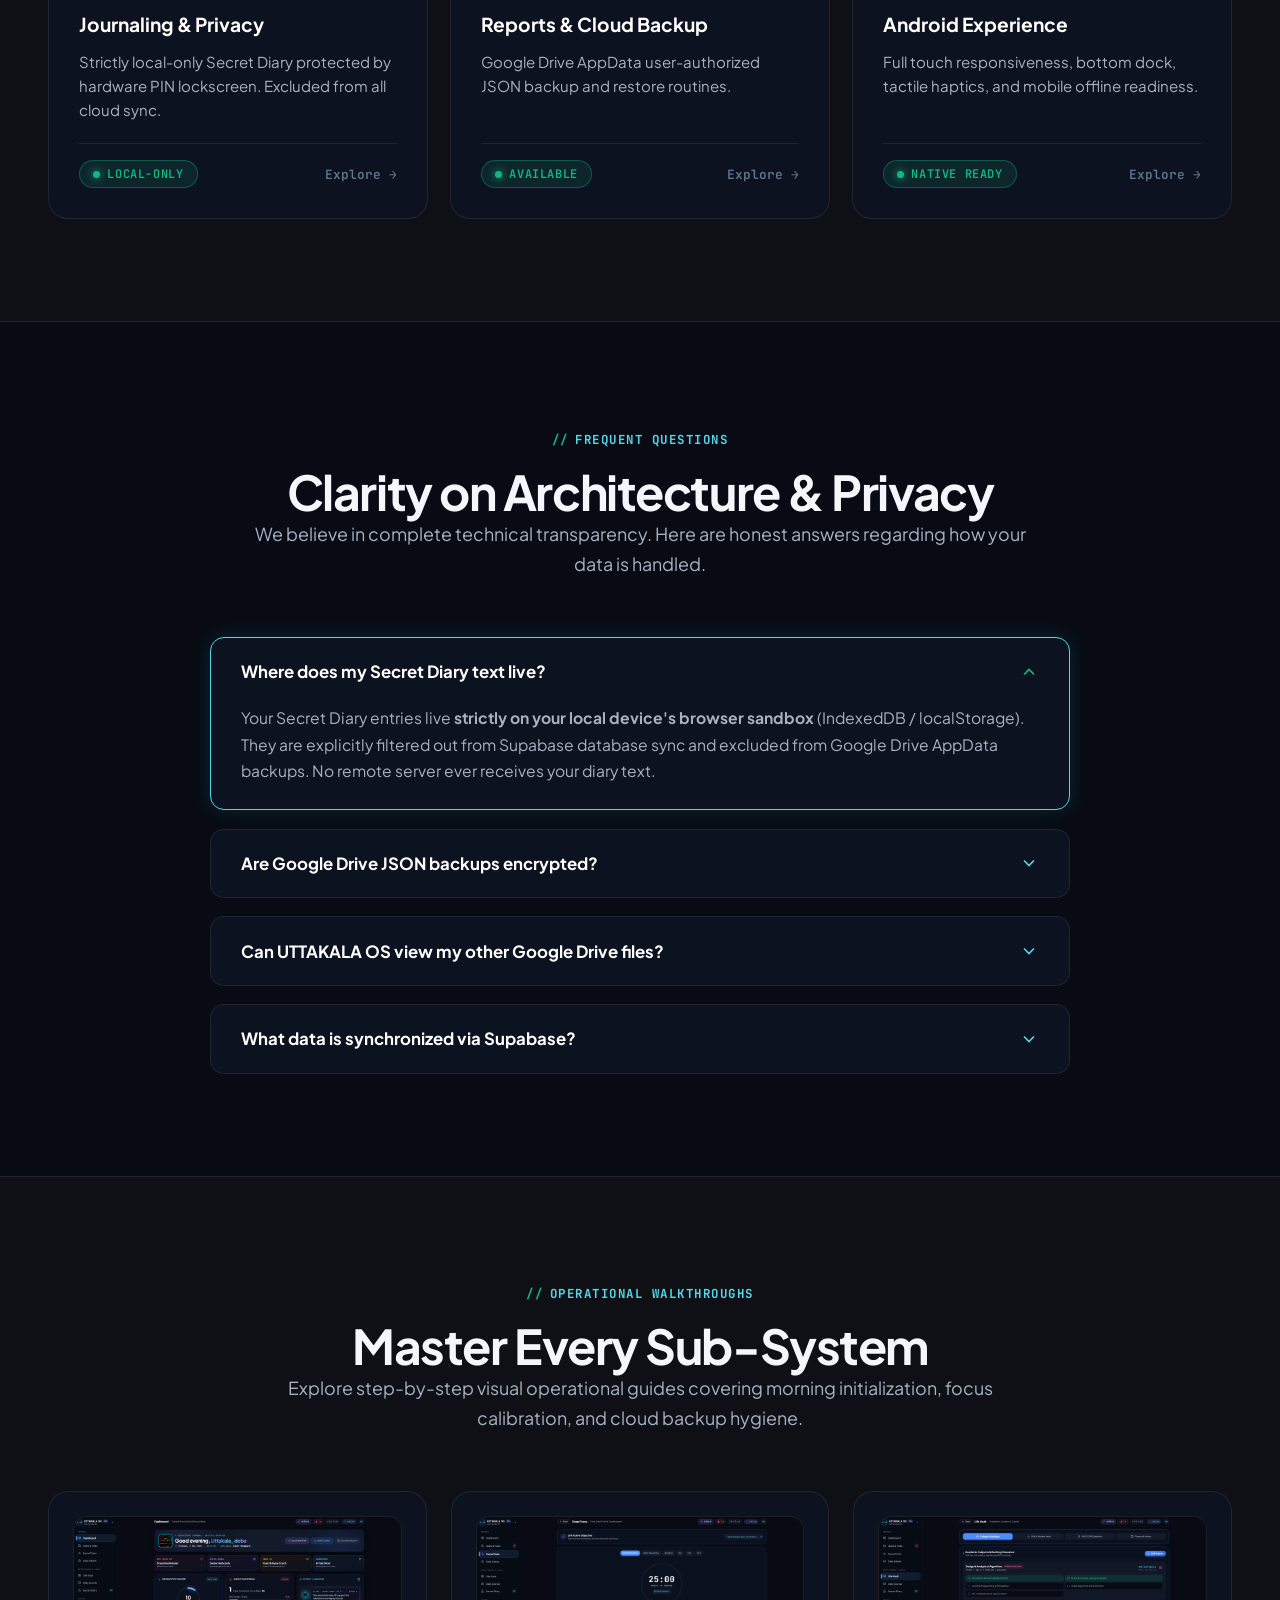
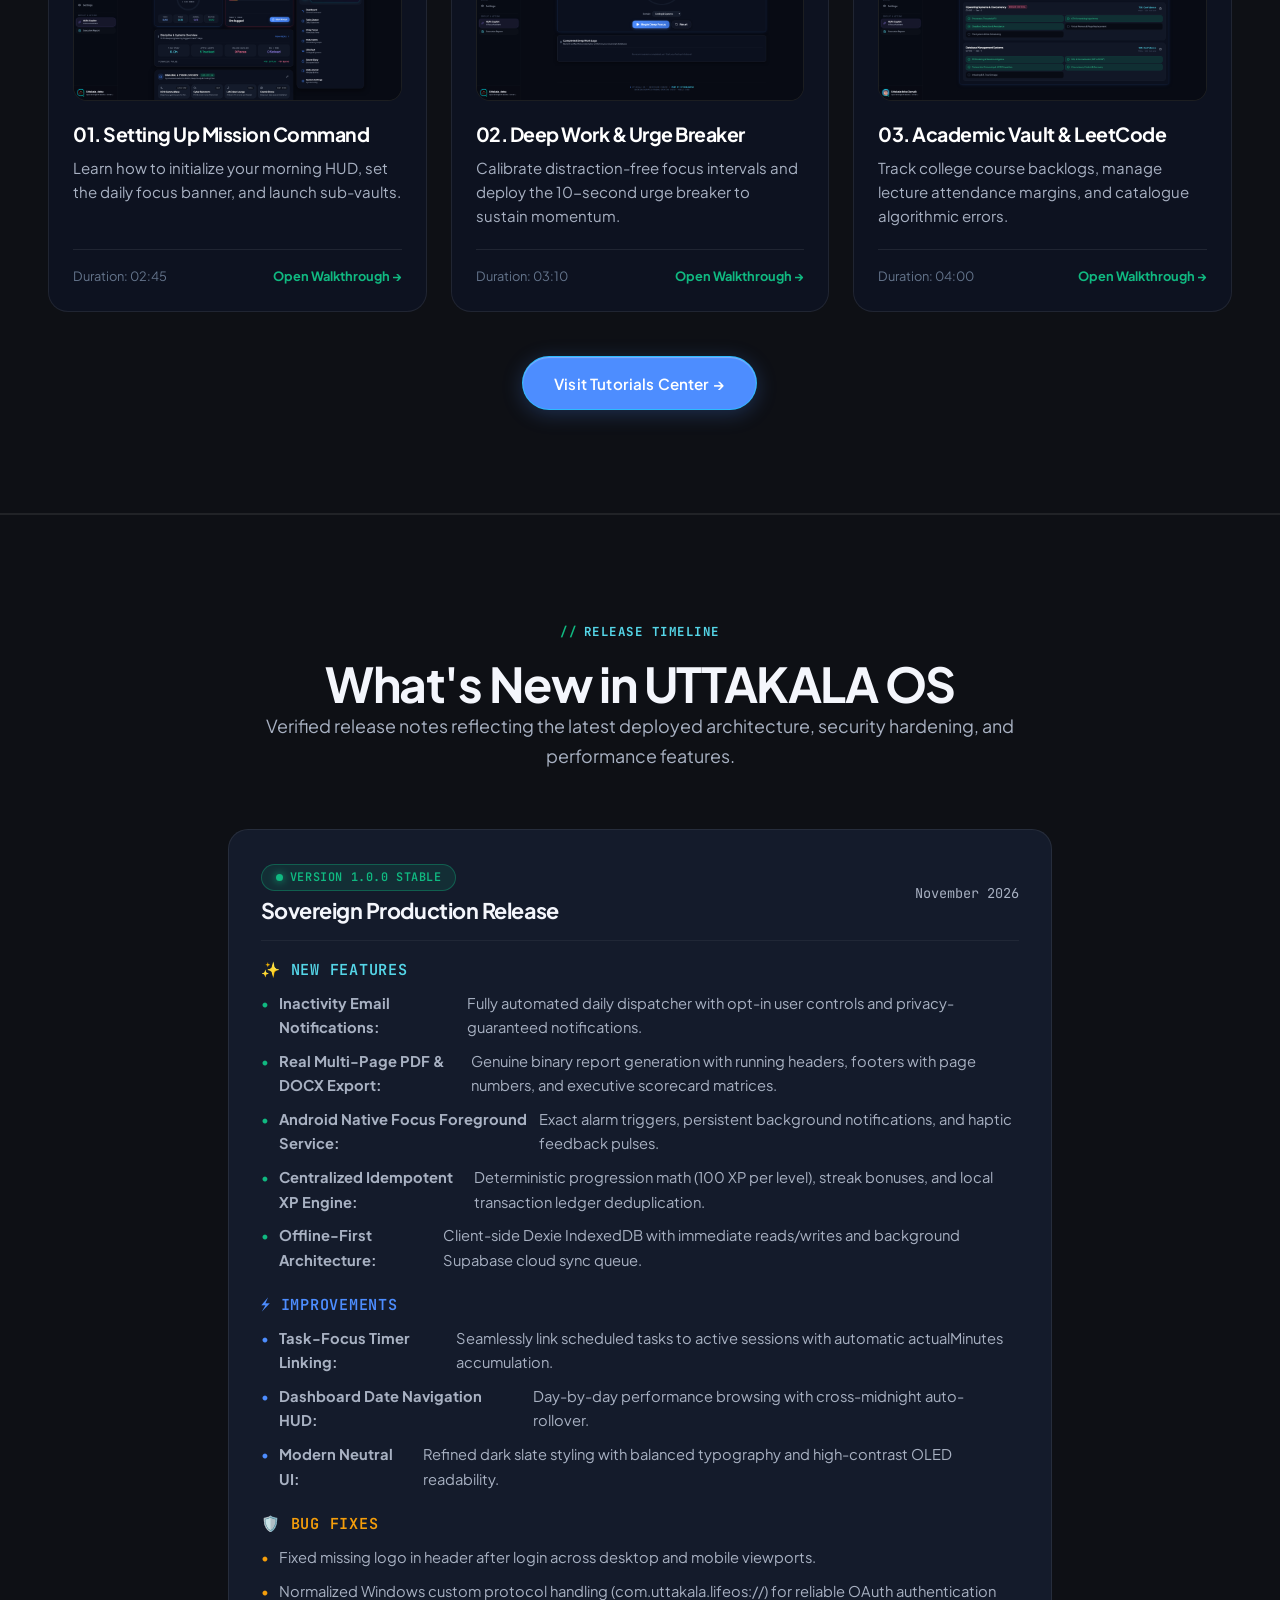
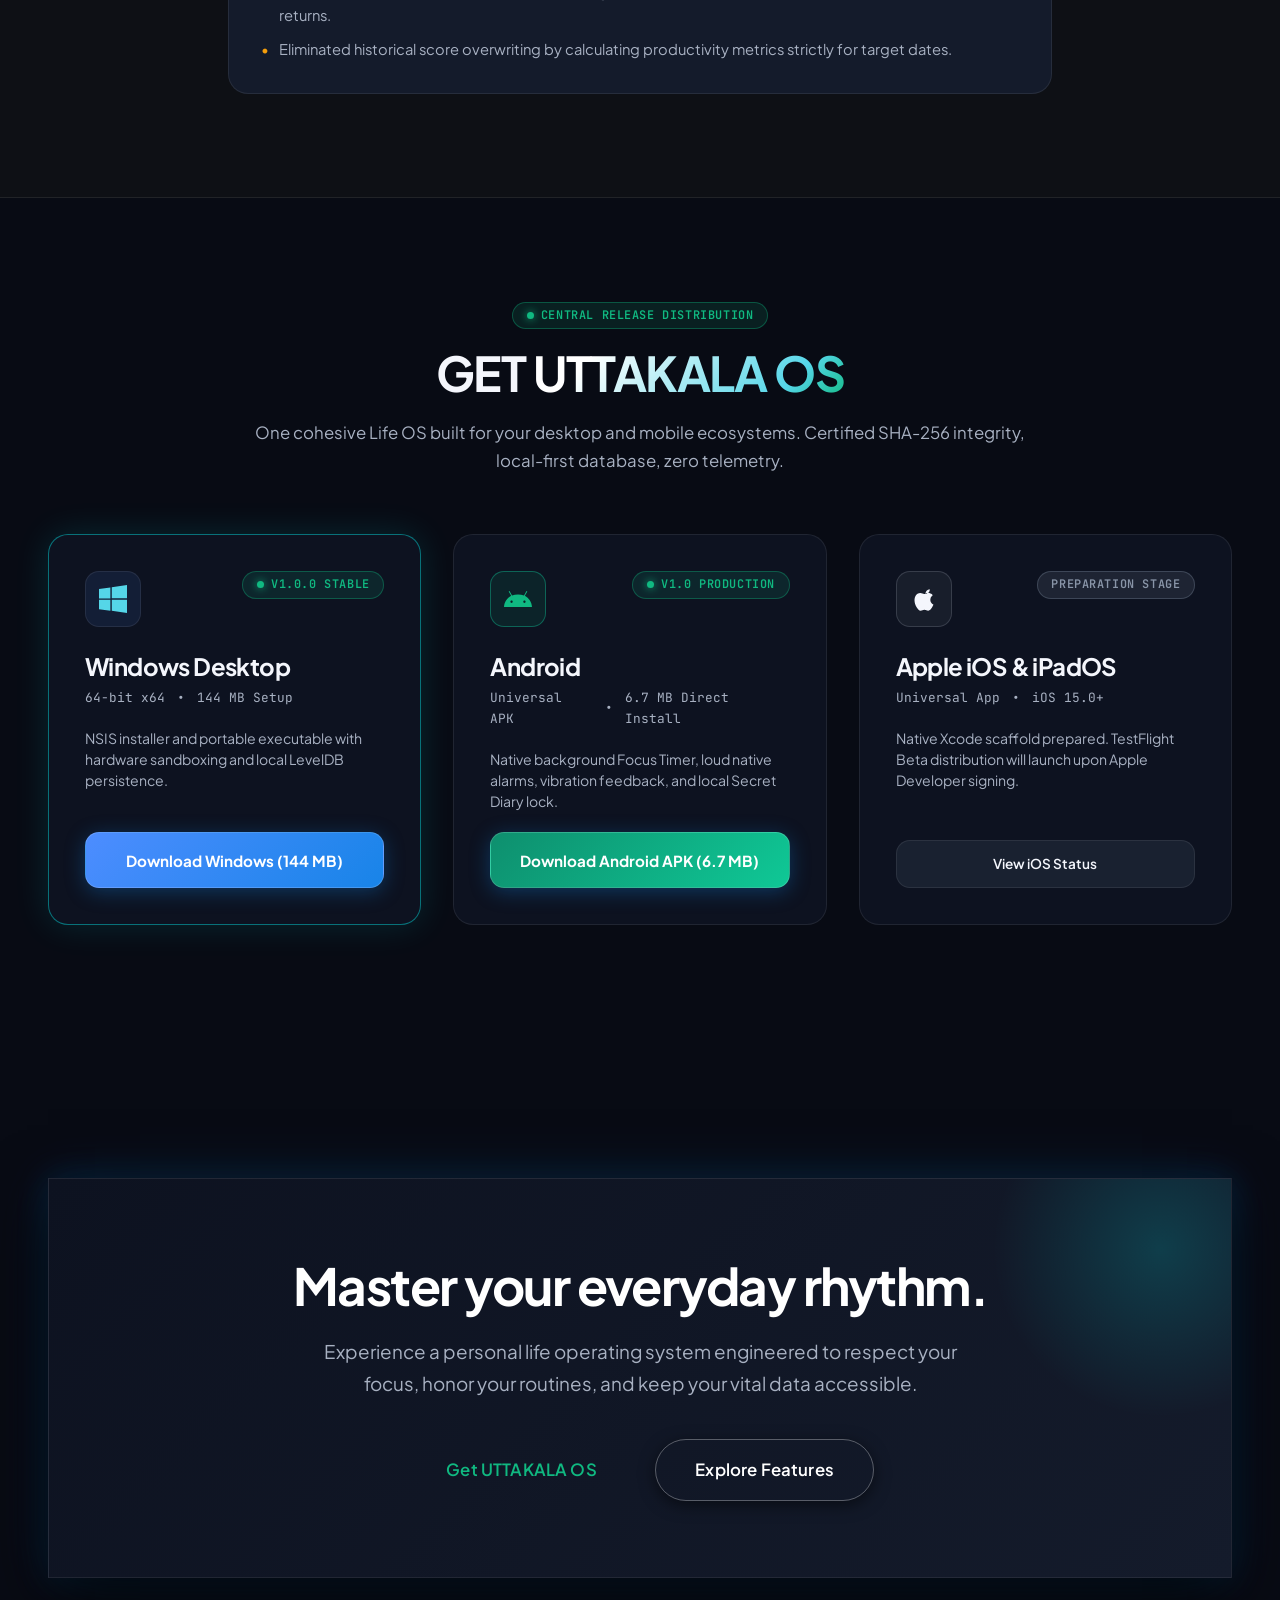
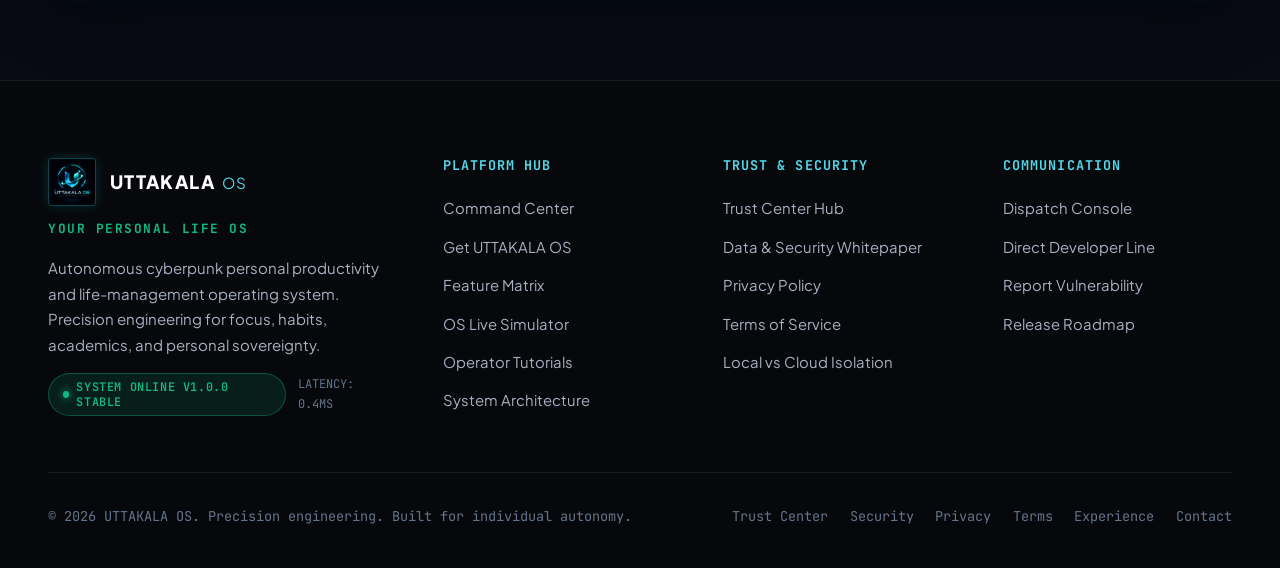
==== commit ab288359: "feat(release): link latest Windows EXEs and update contact email to uttakalaos@gmail.com" ====
--- a/index.html
+++ b/index.html
@@ -915,12 +915,12 @@
               <span class="badge badge-available"><span class="badge-dot"></span> v1.0.0 Stable</span>
             </div>
             <h3 class="dl-title">Windows Desktop</h3>
-            <div class="dl-version-tag"><span>64-bit x64</span><span>•</span><span>142 MB Setup</span></div>
+            <div class="dl-version-tag"><span>64-bit x64</span><span>•</span><span>144 MB Setup</span></div>
             <p style="font-size: 0.88rem; color: var(--text-secondary); line-height: 1.5; margin-bottom: 1.25rem;">
               NSIS installer and portable executable with hardware sandboxing and local LevelDB persistence.
             </p>
             <div class="dl-actions">
-              <a href="https://github.com/uttakaladebagarnaik/uttakalaos-website/releases/download/v1.0.0/UTTAKALA.OS-Setup-1.0.0.exe" class="btn-download-primary" download="UTTAKALA.OS-Setup-1.0.0.exe">Download Windows (142 MB)</a>
+              <a href="https://github.com/uttakaladebagarnaik/uttakalaos-website/releases/download/windows-v1.0.0/UTTAKALA.OS-Setup-1.0.0.exe" class="btn-download-primary" download="UTTAKALA.OS-Setup-1.0.0.exe">Download Windows (144 MB)</a>
             </div>
           </div>
 
@@ -1040,7 +1040,7 @@
           <h4>Communication</h4>
           <ul class="footer-links">
             <li><a href="./contact.html">Dispatch Console</a></li>
-            <li><a href="mailto:uttakaladeba.codes@gmail.com">Direct Developer Line</a></li>
+            <li><a href="mailto:uttakalaos@gmail.com">Direct Developer Line</a></li>
             <li><a href="./contact.html#security-report">Report Vulnerability</a></li>
             <li><a href="./about.html#roadmap">Release Roadmap</a></li>
           </ul>
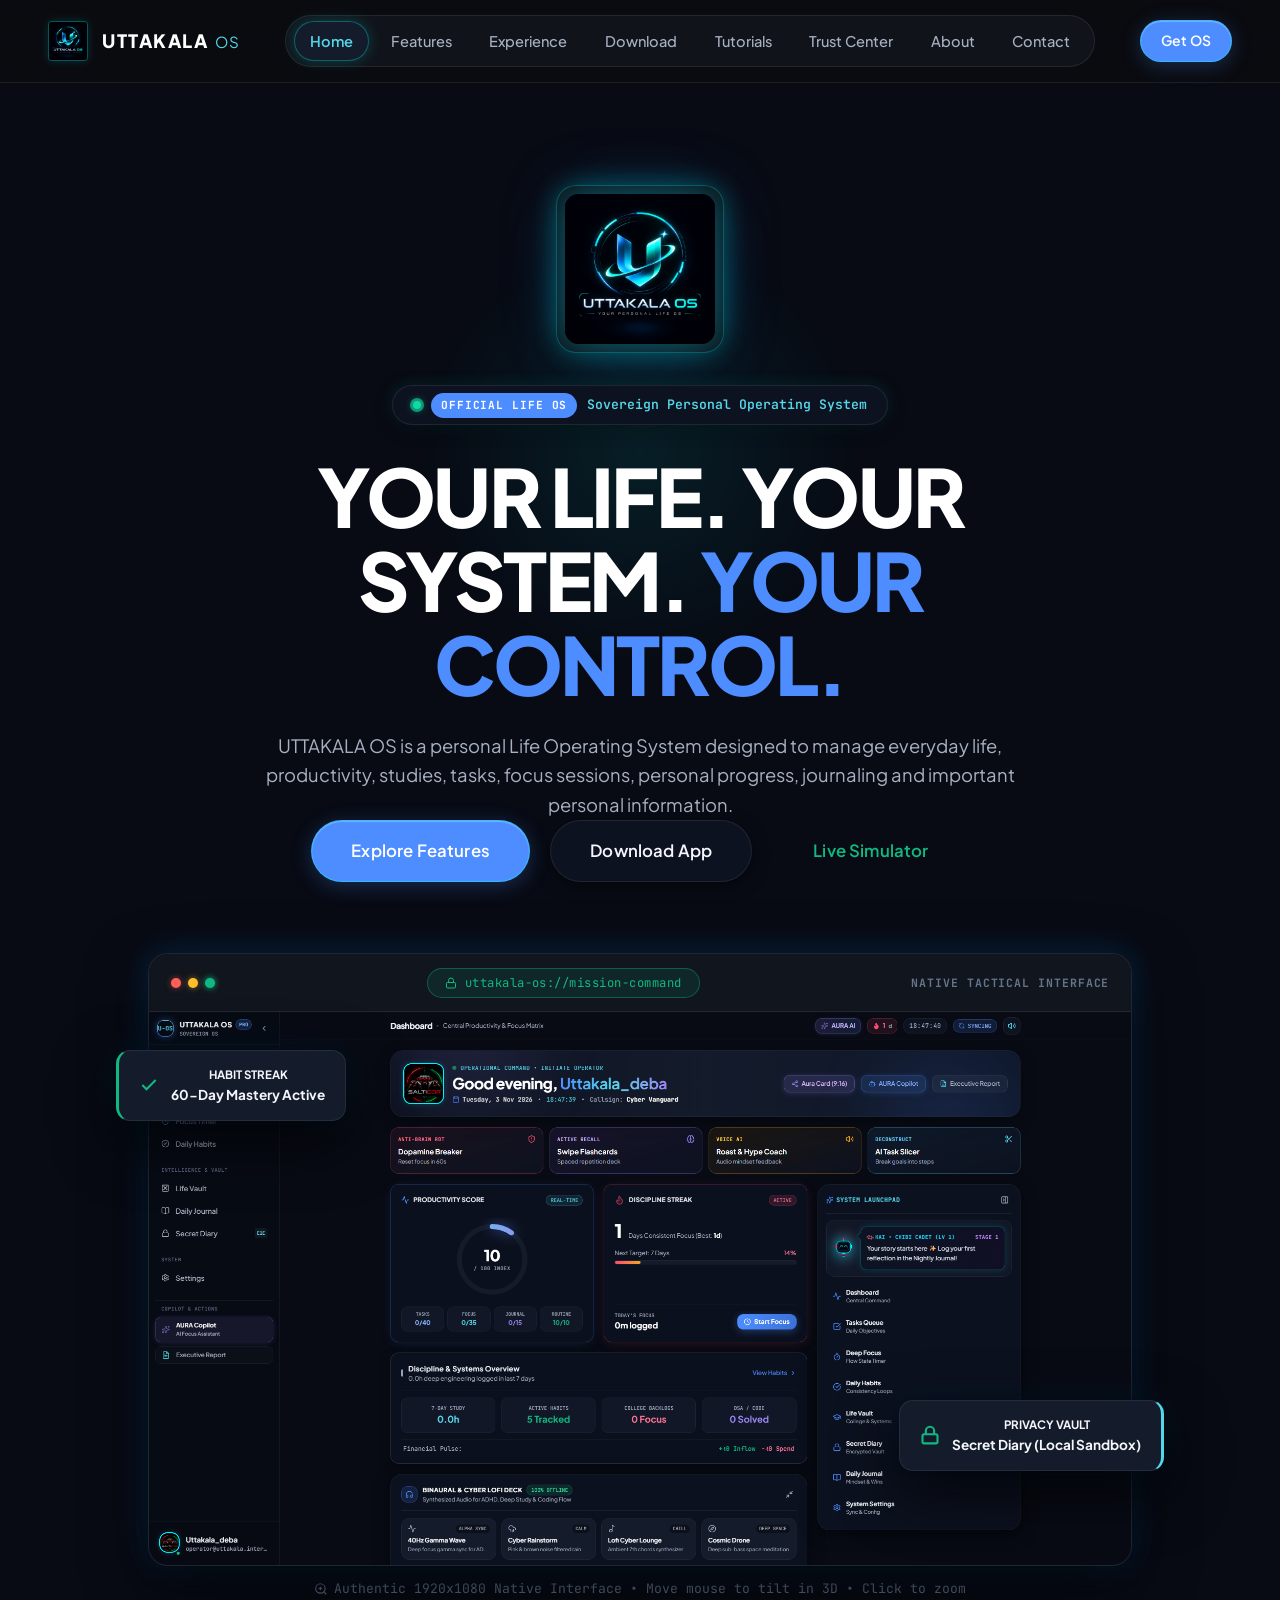
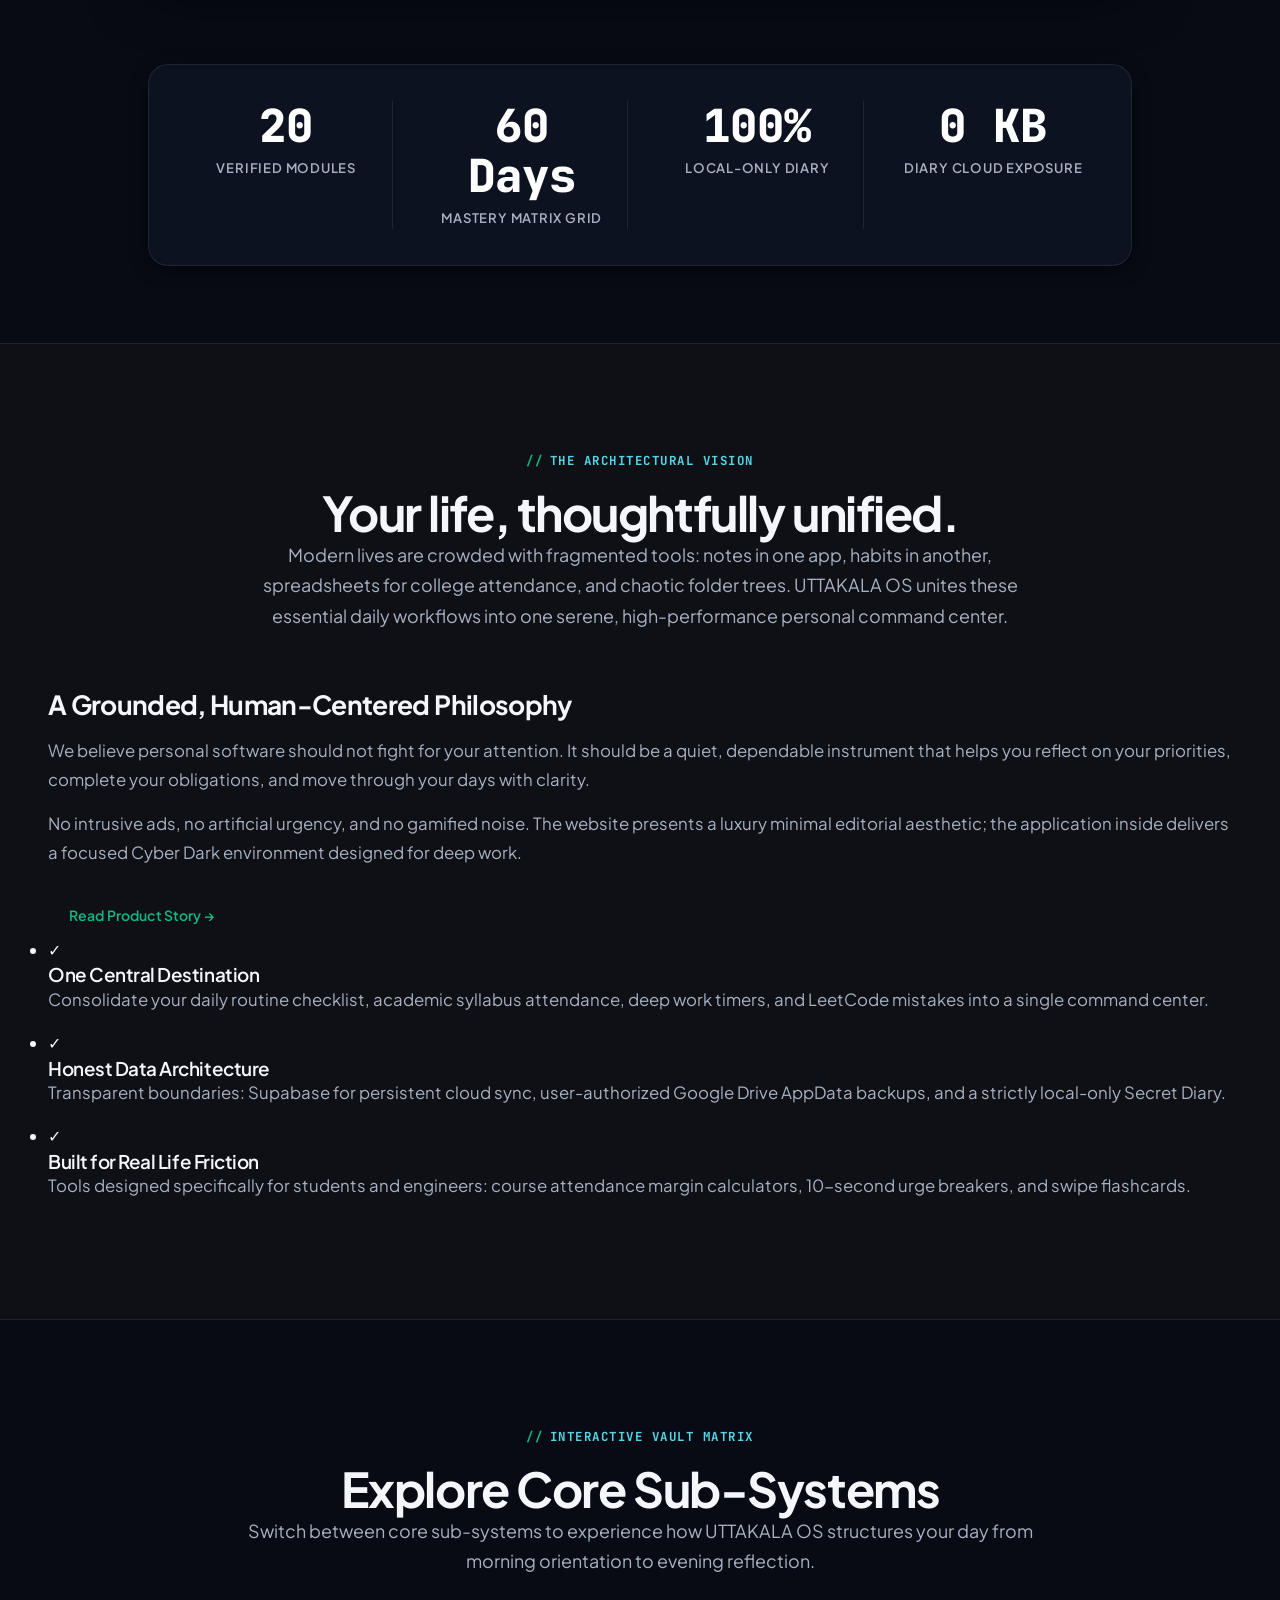
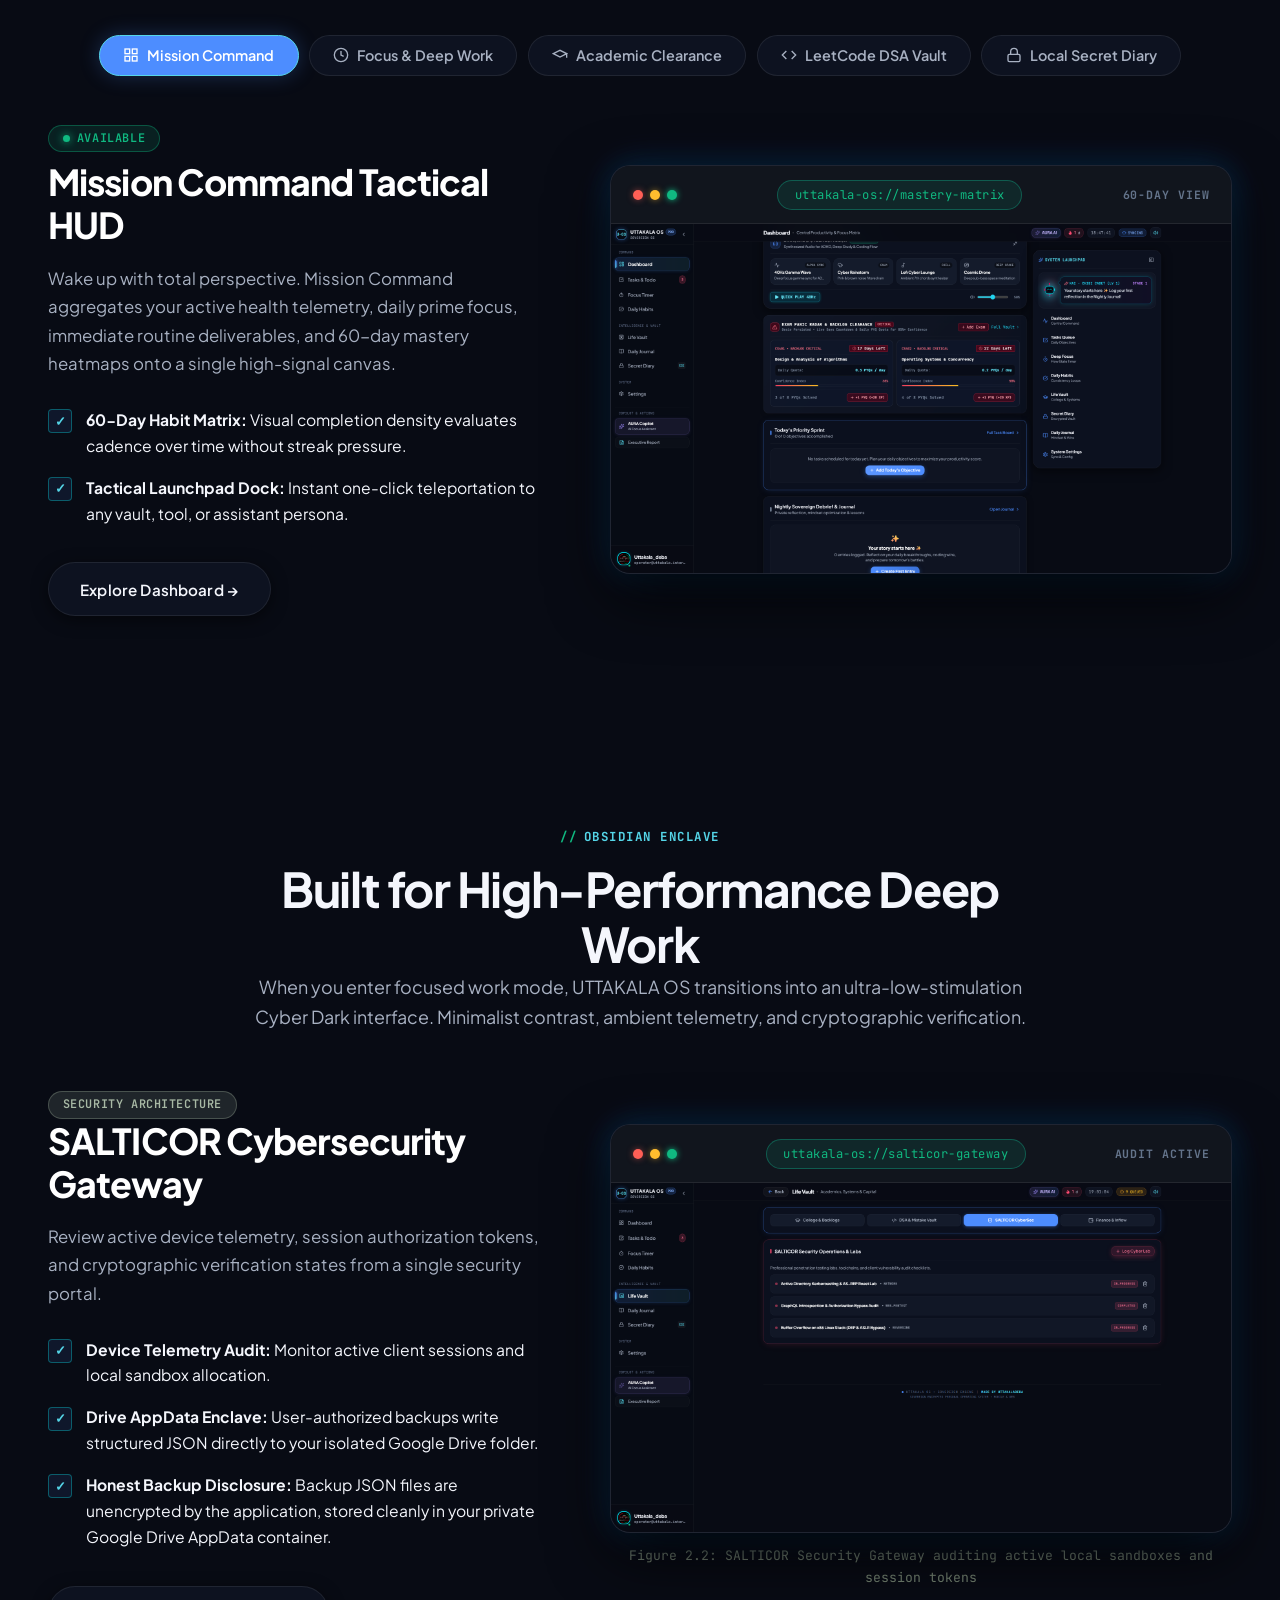
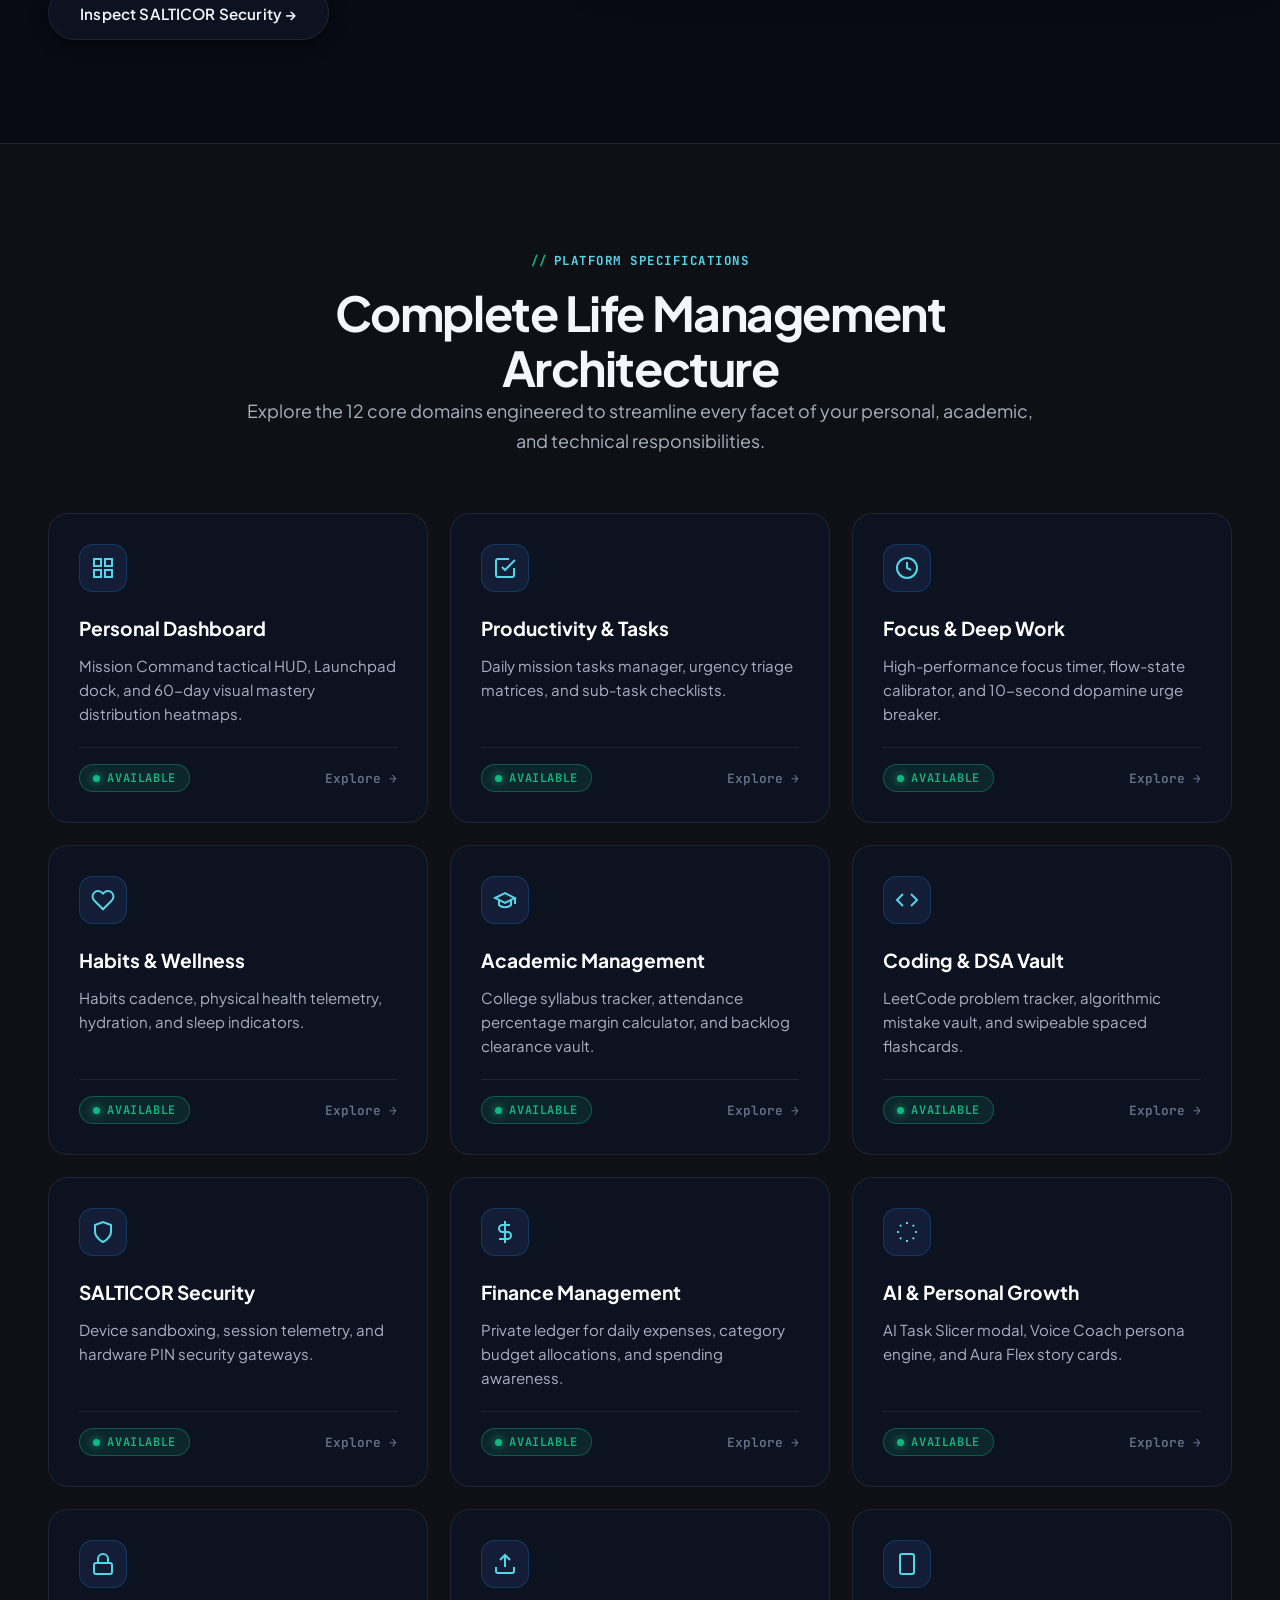
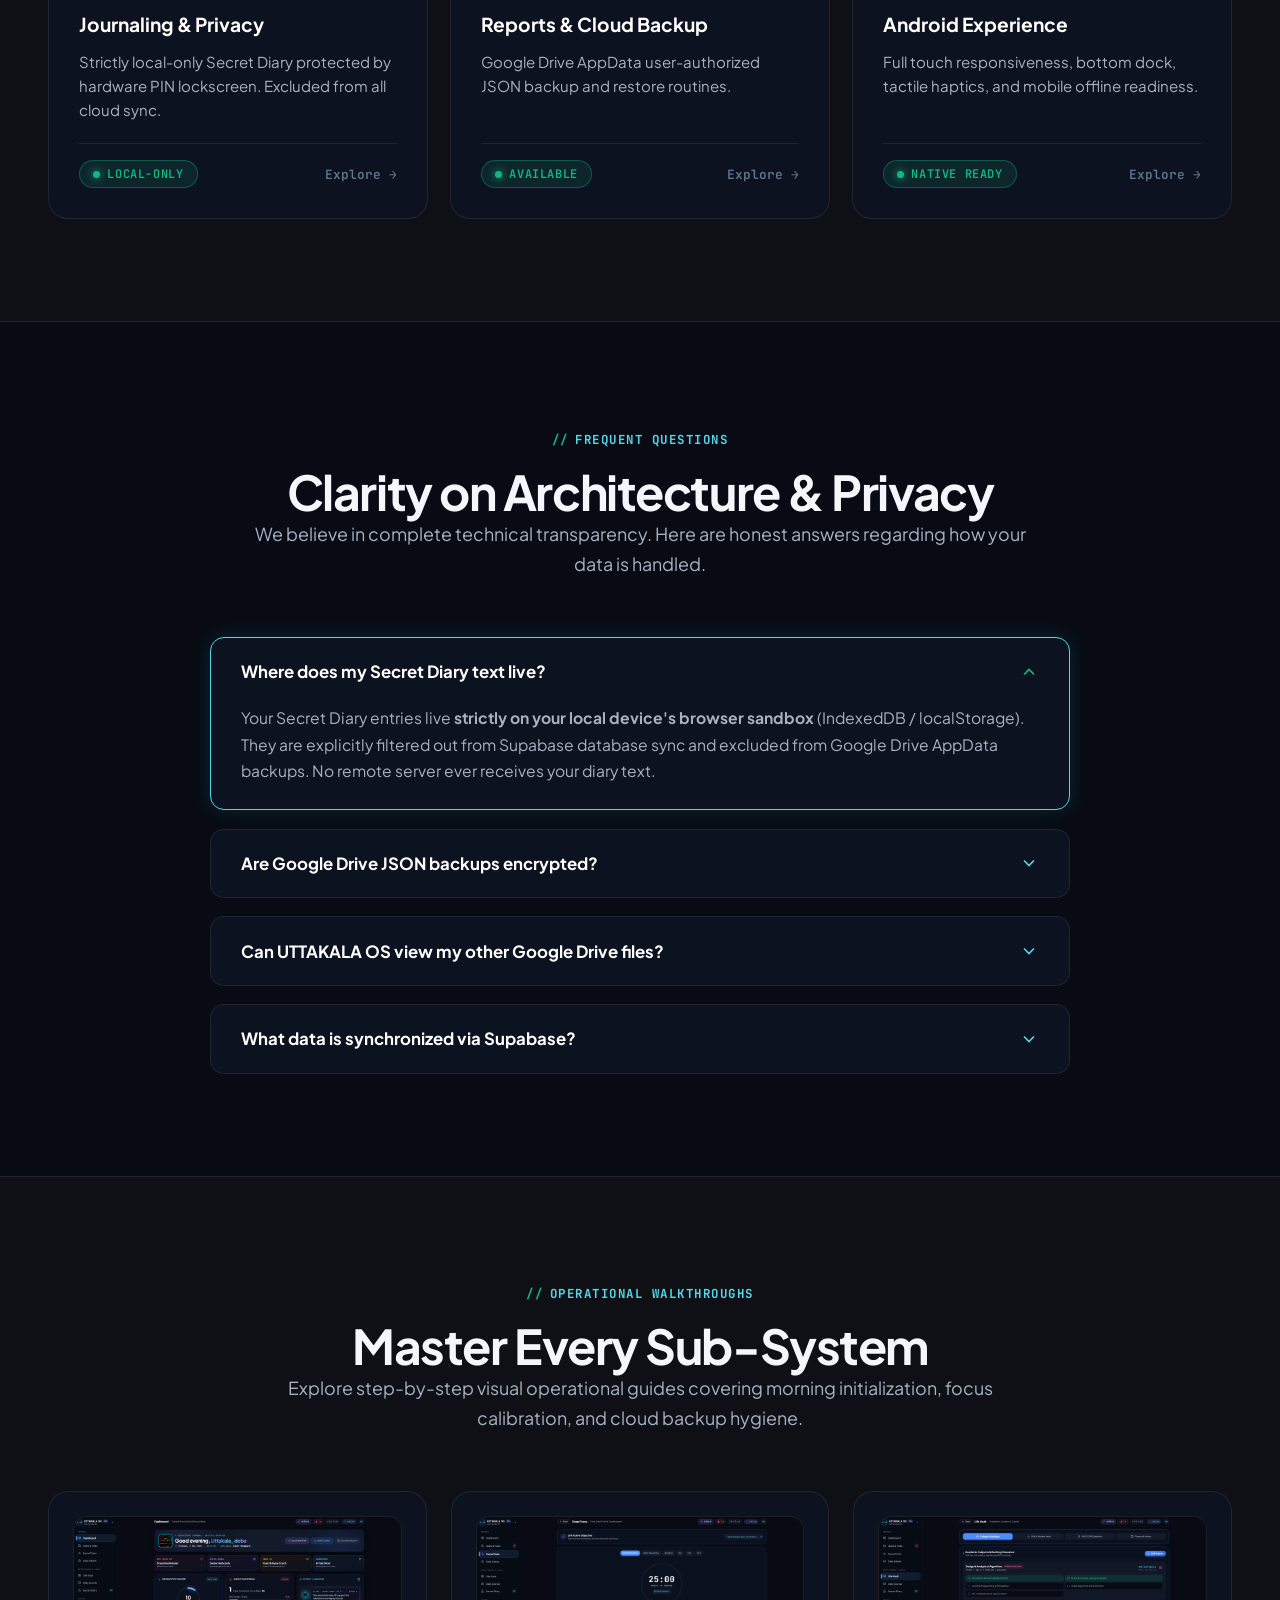
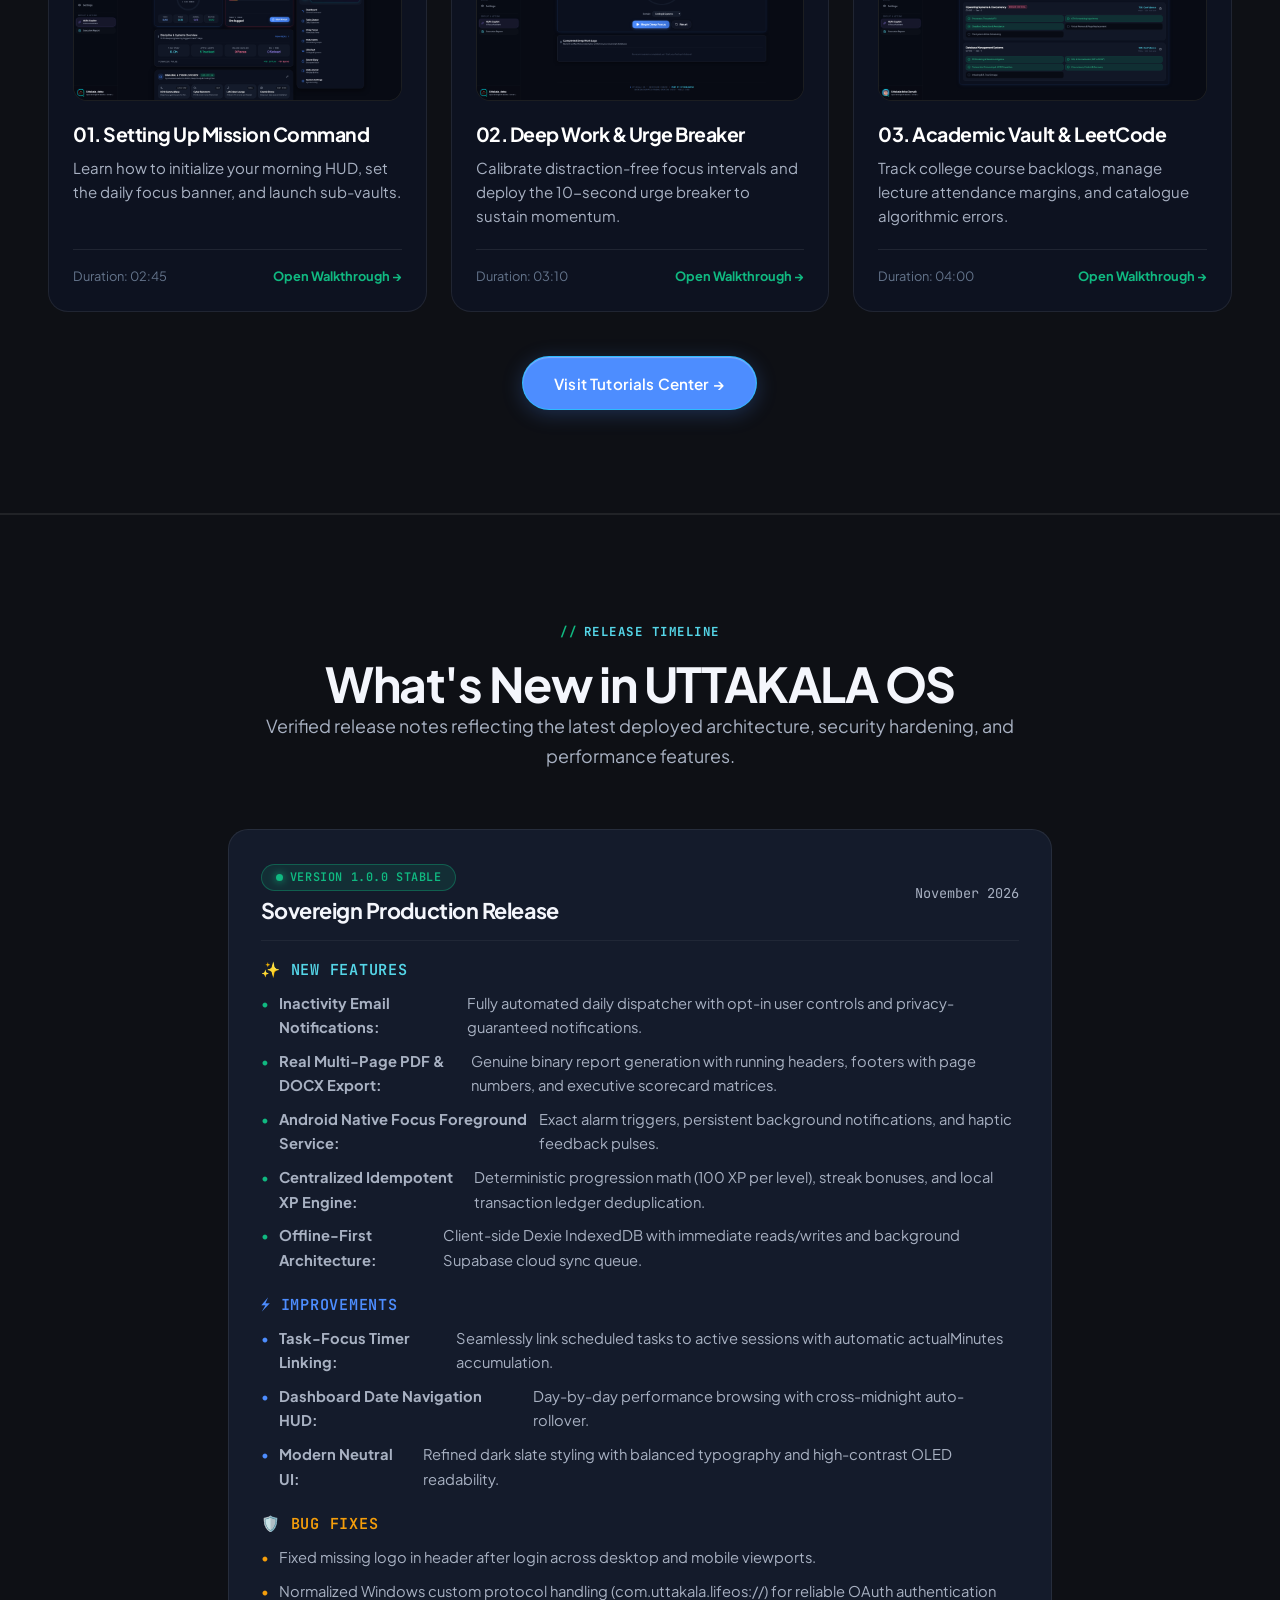
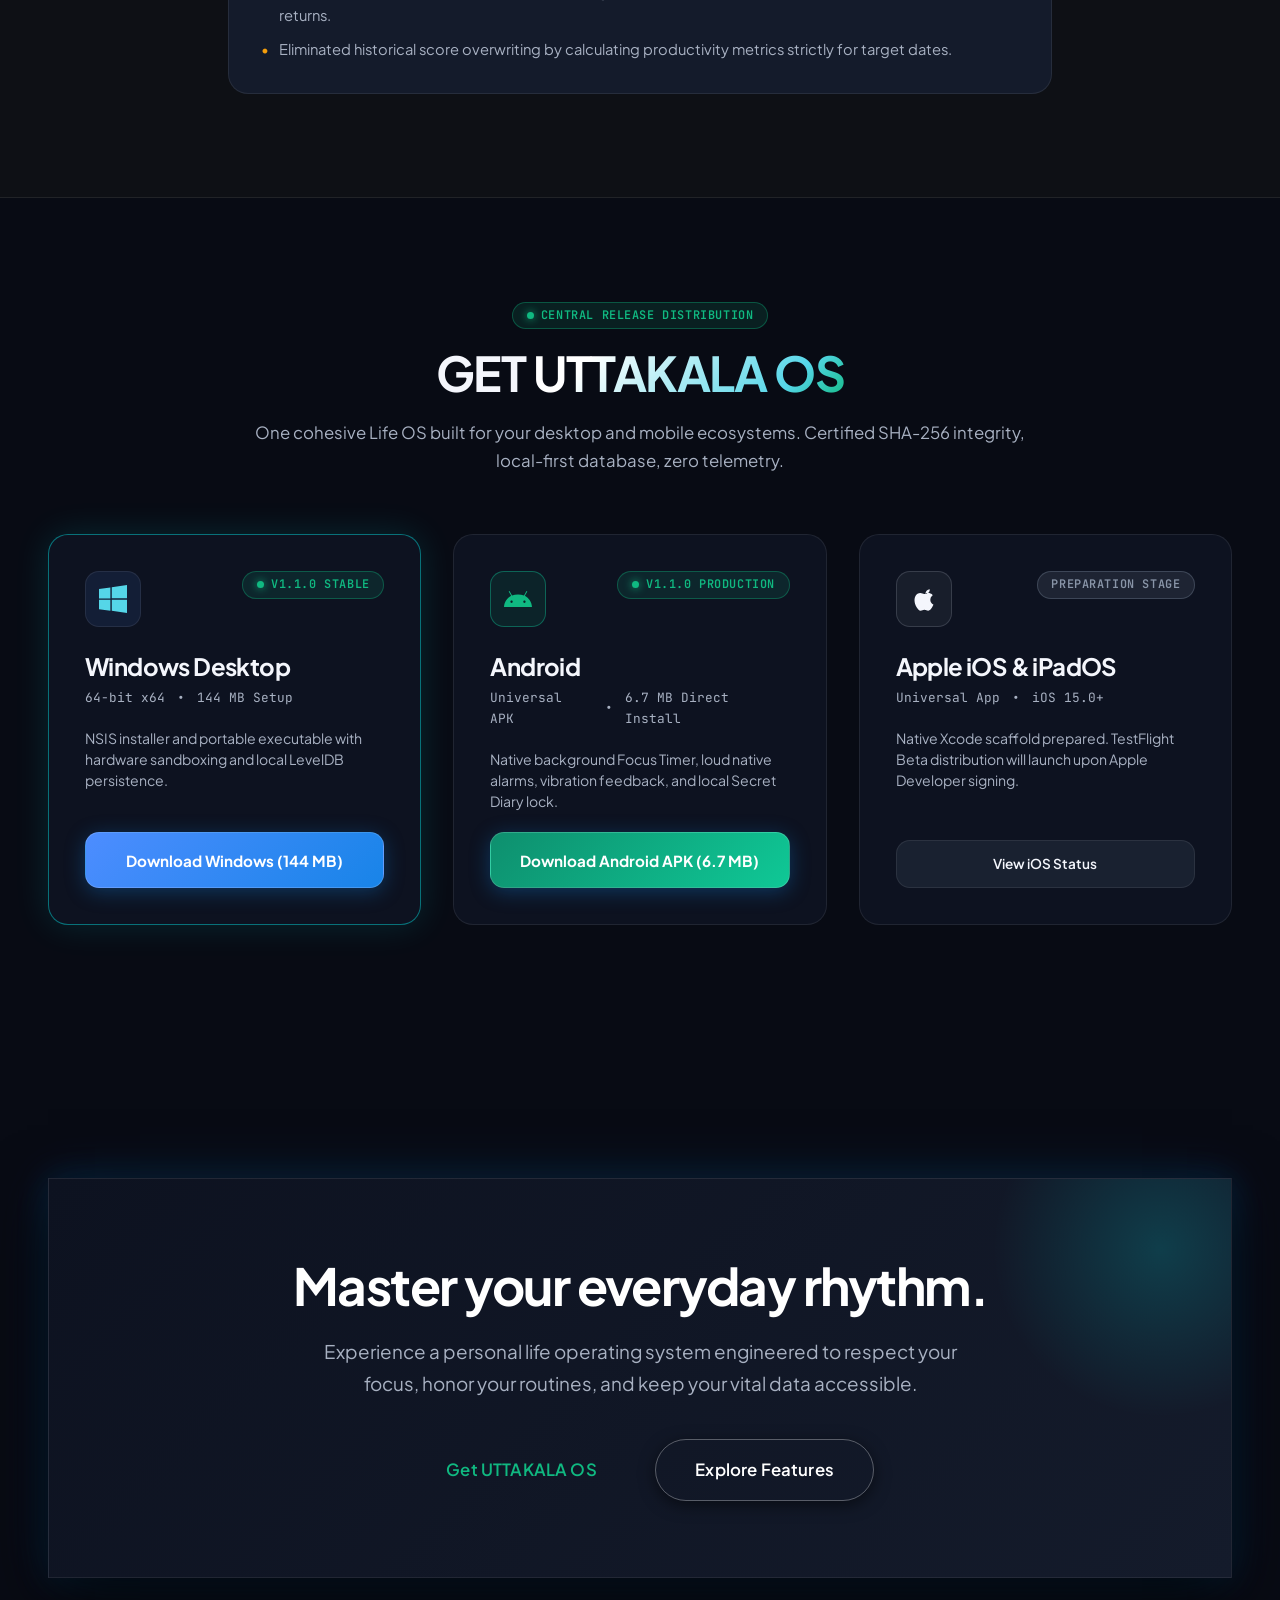
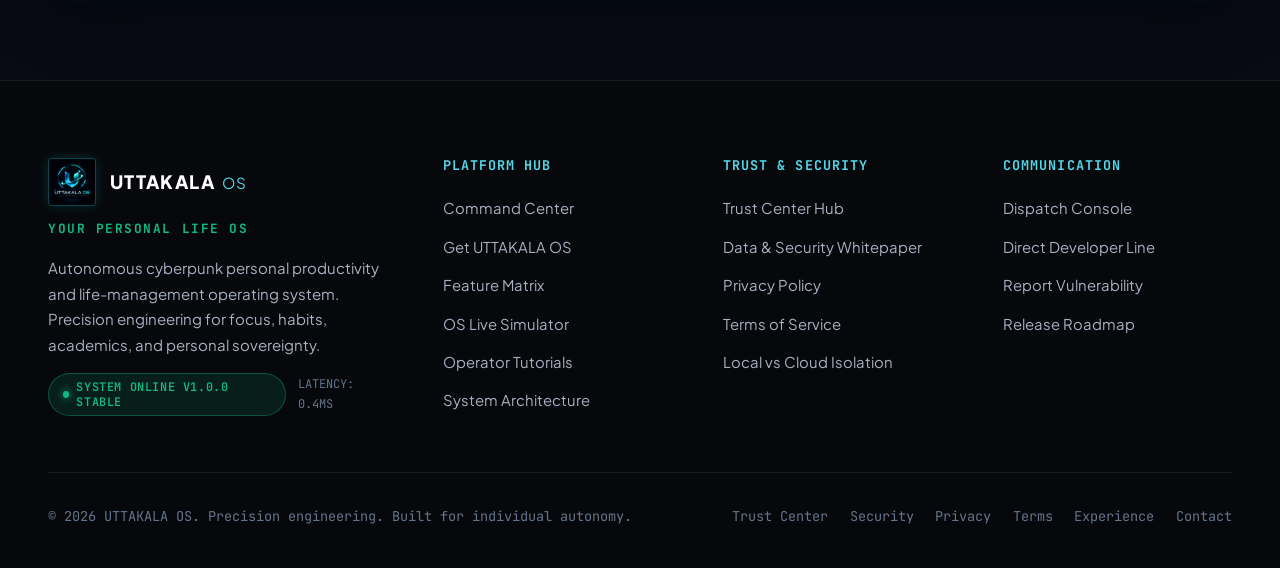
==== commit 5a524660: "feat(release): update download portals and release artifacts for v1.1.0" ====
--- a/index.html
+++ b/index.html
@@ -8,13 +8,13 @@
   
   <!-- Canonical Placeholder -->
   <!-- Note: Replace uttakaladebagarnaik with your actual GitHub username upon repository deployment -->
-  <link rel="canonical" href="https://uttakaladebagarnaik.github.io/uttakala-os-website/" />
+  <link rel="canonical" href="https://uttakaladebagarnaik.github.io/uttakalaos-website/" />
 
   <!-- Open Graph / Meta -->
   <meta property="og:type" content="website" />
   <meta property="og:title" content="UTTAKALA OS — Your Life. Better Organized." />
   <meta property="og:description" content="One intelligent space to organize your goals, focus, habits, academics, and personal growth." />
-  <meta property="og:url" content="https://uttakaladebagarnaik.github.io/uttakala-os-website/" />
+  <meta property="og:url" content="https://uttakaladebagarnaik.github.io/uttakalaos-website/" />
   <meta property="og:site_name" content="UTTAKALA OS" />
   <meta property="og:image" content="./assets/images/favicon.svg" />
   <meta name="twitter:card" content="summary_large_image" />
@@ -912,7 +912,7 @@
                   <path d="M0 3.449L9.75 2.1v9.451H0m10.949-9.602L24 0v11.4h-13.051M0 12.6h9.75v9.451L0 20.699M10.949 12.6H24V24l-13.051-1.951"/>
                 </svg>
               </div>
-              <span class="badge badge-available"><span class="badge-dot"></span> v1.0.0 Stable</span>
+              <span class="badge badge-available"><span class="badge-dot"></span> v1.1.0 Stable</span>
             </div>
             <h3 class="dl-title">Windows Desktop</h3>
             <div class="dl-version-tag"><span>64-bit x64</span><span>•</span><span>144 MB Setup</span></div>
@@ -920,7 +920,7 @@
               NSIS installer and portable executable with hardware sandboxing and local LevelDB persistence.
             </p>
             <div class="dl-actions">
-              <a href="https://github.com/uttakaladebagarnaik/uttakalaos-website/releases/download/windows-v1.0.0/UTTAKALA.OS-Setup-1.0.0.exe" class="btn-download-primary" download="UTTAKALA.OS-Setup-1.0.0.exe">Download Windows (144 MB)</a>
+              <a href="https://github.com/uttakaladebagarnaik/uttakalaos-website/releases/download/windows-v1.1.0/UTTAKALA.OS-Setup-1.1.0.exe" class="btn-download-primary" download="UTTAKALA.OS-Setup-1.1.0.exe">Download Windows (144 MB)</a>
             </div>
           </div>
 
@@ -932,7 +932,7 @@
                   <path d="M17.523 15.3414c-.5511 0-.9993-.4486-.9993-.9997s.4482-.9993.9993-.9993c.551 0 .9993.4482.9993.9993.0001.5511-.4482.9997-.9993.9997m-11.046 0c-.5511 0-.9993-.4486-.9993-.9997s.4482-.9993.9993-.9993c.551 0 .9993.4482.9993.9993 0 .5511-.4483.9997-.9993.9997m11.4045-6.02l1.9973-3.4592a.416.416 0 00-.1521-.5676.416.416 0 00-.5676.1521l-2.0223 3.503C15.5902 8.4116 13.8533 8.1 12 8.1s-3.5902.3116-5.1367.8497L4.841 5.4467a.4161.4161 0 00-.5677-.1521.4157.4157 0 00-.1521.5676l1.9973 3.4592C2.6889 11.1867.3432 14.6589 0 18.761h24c-.3432-4.1021-2.6889-7.5743-6.1185-9.4396"/>
                 </svg>
               </div>
-              <span class="badge badge-available"><span class="badge-dot"></span> v1.0 Production</span>
+              <span class="badge badge-available"><span class="badge-dot"></span> v1.1.0 Production</span>
             </div>
             <h3 class="dl-title">Android</h3>
             <div class="dl-version-tag"><span>Universal APK</span><span>•</span><span>6.7 MB Direct Install</span></div>
@@ -940,7 +940,7 @@
               Native background Focus Timer, loud native alarms, vibration feedback, and local Secret Diary lock.
             </p>
             <div class="dl-actions">
-              <a href="./assets/downloads/UTTAKALA-OS-v1.0.apk" class="btn-download-primary" style="background: linear-gradient(135deg, #0e8f6e, #0fc896);" download="UTTAKALA-OS-v1.0.apk">Download Android APK (6.7 MB)</a>
+              <a href="./assets/downloads/UTTAKALA-OS-v1.1.0.apk" class="btn-download-primary" style="background: linear-gradient(135deg, #0e8f6e, #0fc896);" download="UTTAKALA-OS-v1.1.0.apk">Download Android APK (6.7 MB)</a>
             </div>
           </div>
 
